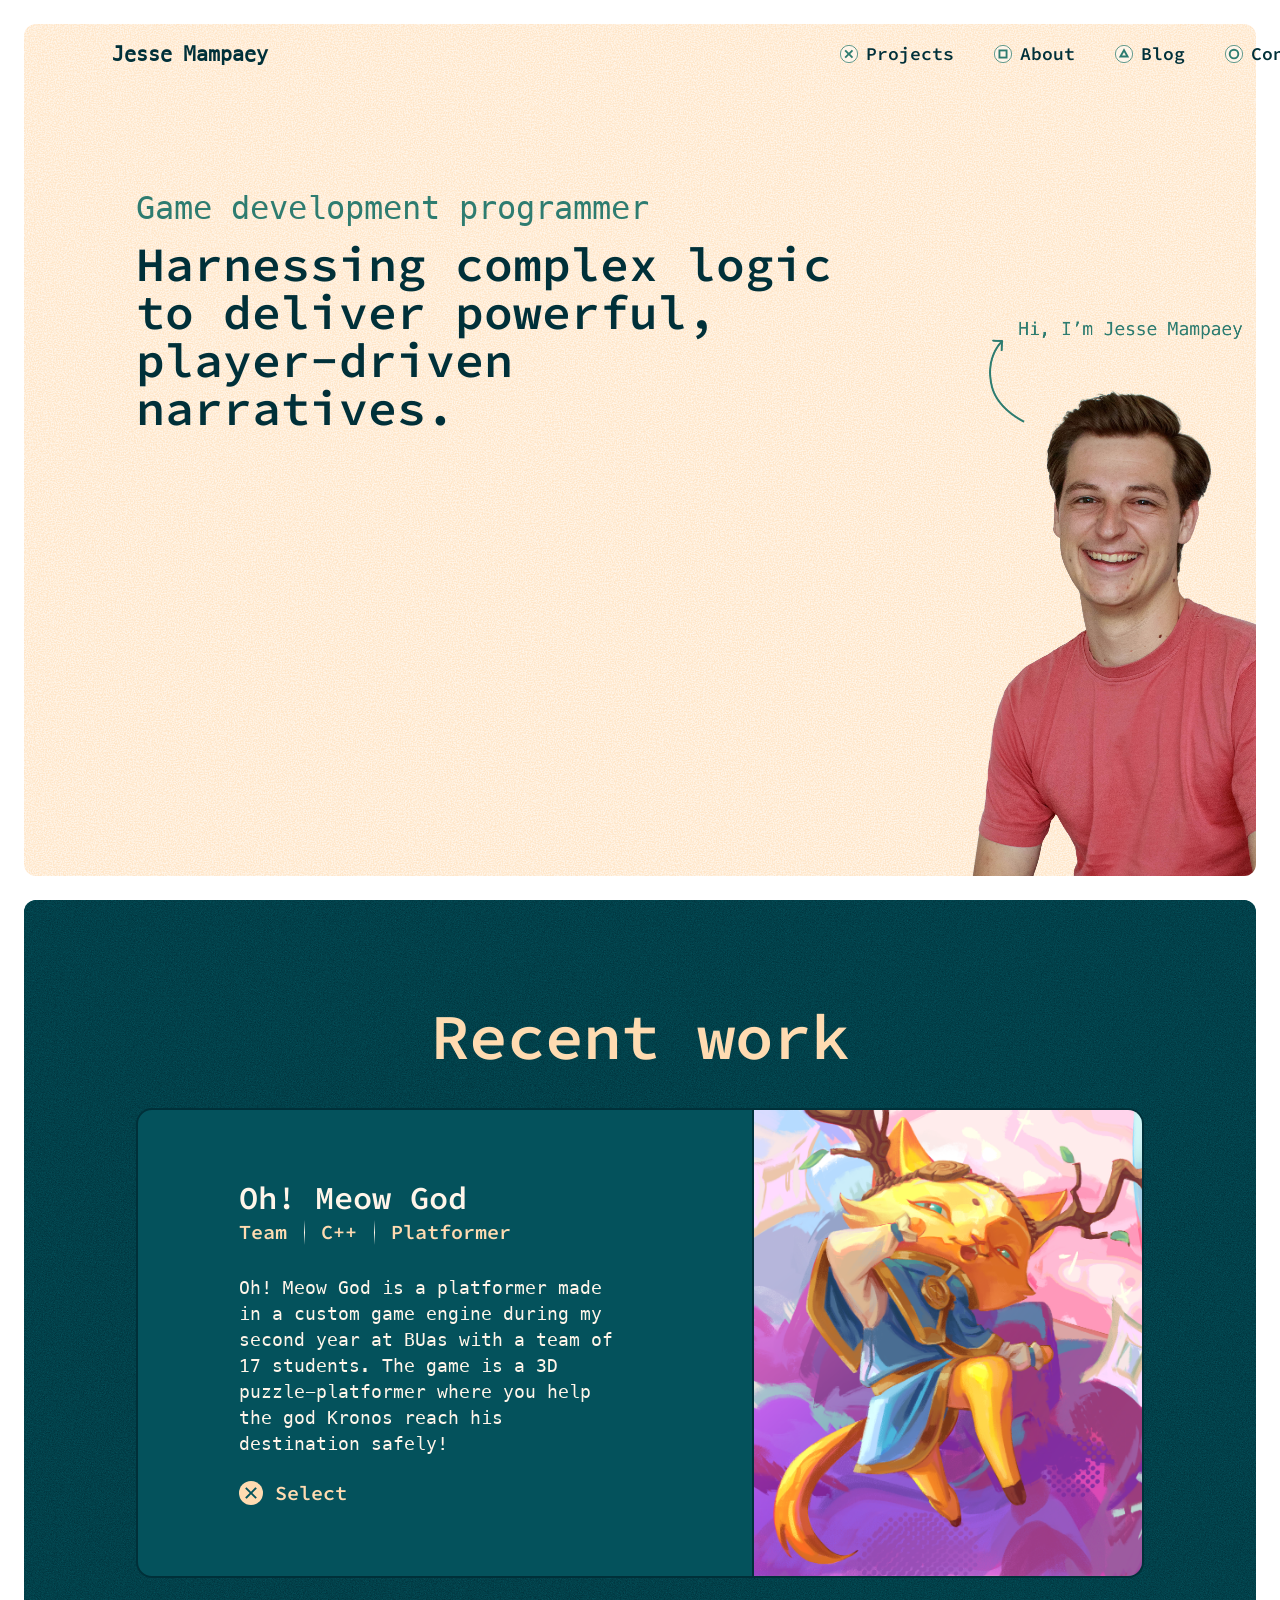
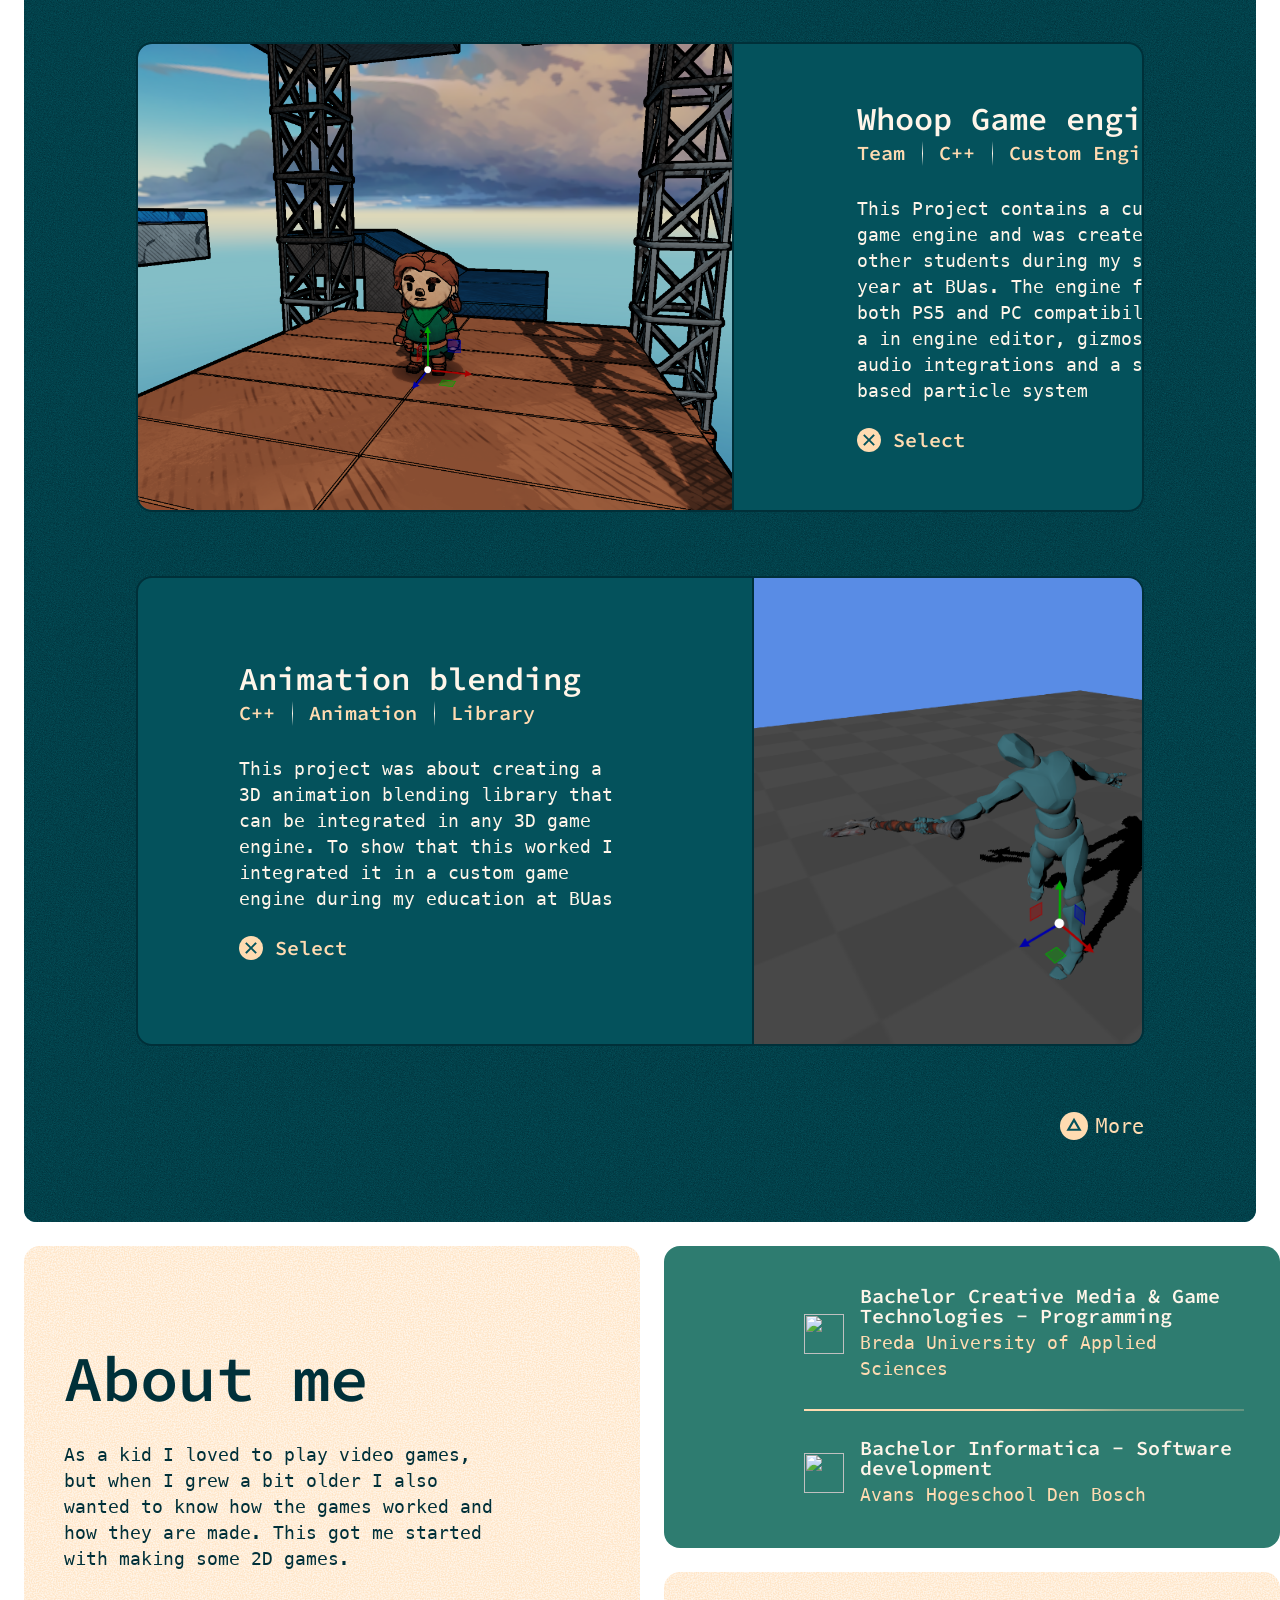
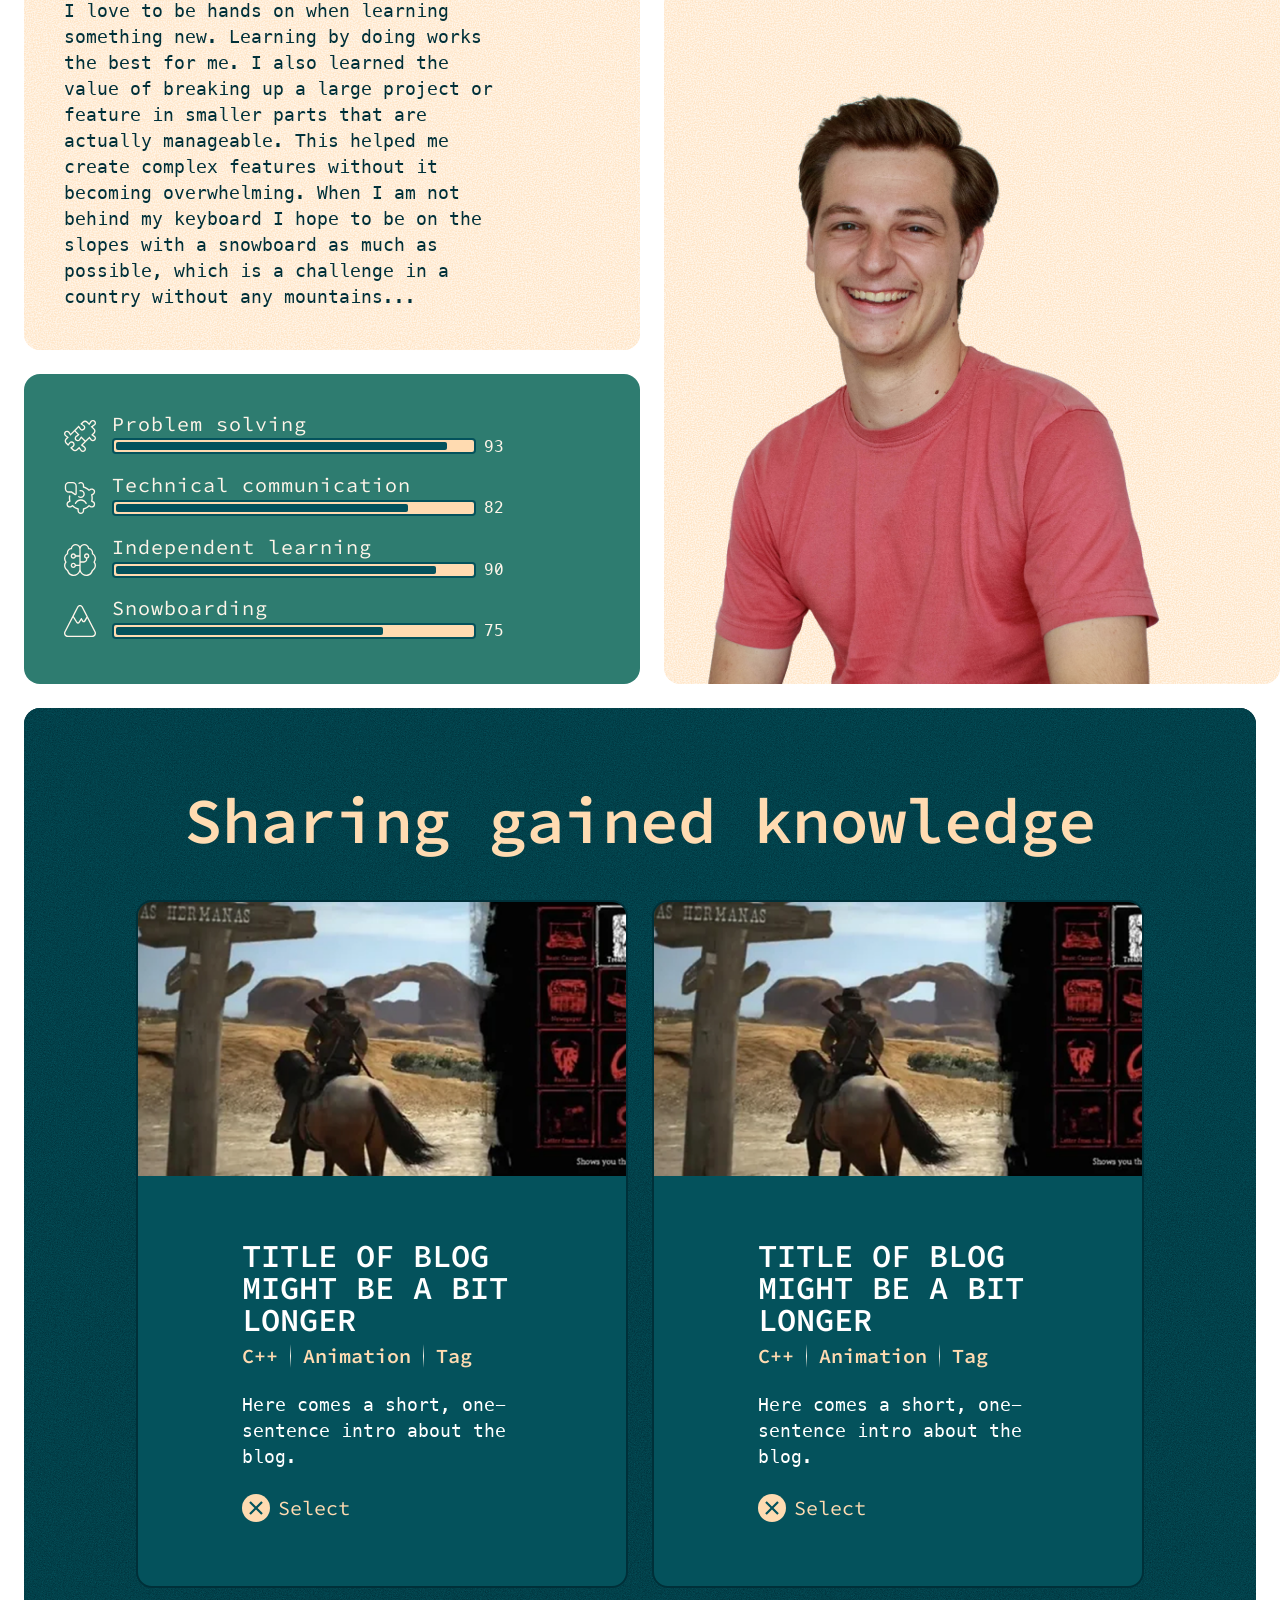
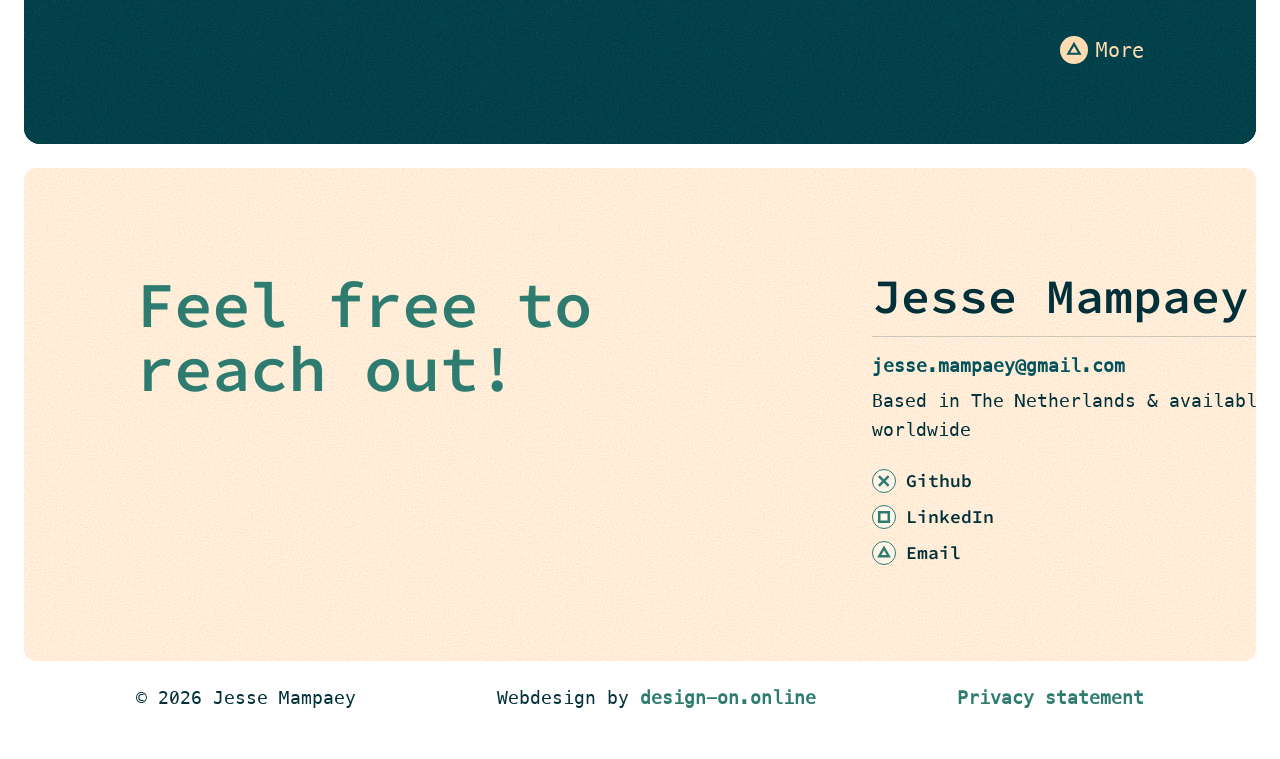
==== index.html @ 80bd66d3 "Updated icons" ====
<!DOCTYPE html>
<html lang="en">

<head>
    <meta charset="UTF-8">
    <meta name="viewport" content="width=device-width, initial-scale=1.0">
    <meta name="description" content="Game Programming Portfolio Jesse Mampaey">
    <title>Jesse Mampaey | Game Programmer</title>
    <link rel="stylesheet" href="css/style.css">
</head>

<body>
    <section class="homepage-wrapper noise-light">
        <nav class="main-nav">
            <div class="container">
                <a href="index.html" class="nav-logo col-6">Jesse Mampaey</a>
                <button class="nav-hamburger" aria-label="Toggle navigation" aria-expanded="false">
                    <span class="nav-hamburger-label">
                        <span class="nav-hamburger-label-text nav-hamburger-label-text--menu">Menu</span>
                        <span class="nav-hamburger-label-text nav-hamburger-label-text--close">Close</span>
                    </span>
                </button>
                <ul class="nav-links col-6">
                    <li>
                        <a href="projects.html">
                            <img src="assets/images/icons/x-button.svg" alt="" class="nav-icon">
                            Projects
                        </a>
                    </li>
                    <li>
                        <a href="#about">
                            <img src="assets/images/icons/square-button.svg" alt="" class="nav-icon">
                            About
                        </a>
                    </li>
                    <li>
                        <a href="#blog">
                            <img src="assets/images/icons/triangle-button.svg" alt="" class="nav-icon">
                            Blog
                        </a>
                    </li>
                    <li>
                        <a href="#contact">
                            <img src="assets/images/icons/circle-button.svg" alt="" class="nav-icon">
                            Contact
                        </a>
                    </li>
                </ul>
            </div>
        </nav>

        <section class="hero">
            <div class="container">
                <div class="hero-content col-7">
                    <h3>Game development programmer</h3>
                    <h2>
                        Harnessing complex logic to deliver powerful, player-driven narratives.
                    </h2>
                </div>
                <div class="col-1"></div>
                <div class="hero-image col-4">
                    <img src="assets/images/thumbnails/image-jesse2.png" alt="Jesse Mampaey">
                </div>
            </div>
        </section>
    </section>

    <section class="recent-work-wrapper noise">
        <div class="container">

            <h1>Recent work</h1>

            <div class="project">
                <a href="projects/oh_meow_god.html" class="project-link"></a>
                <div class="col-1"></div>
                <div class="project-content col-4">
                    <h2>Oh! Meow God</h2>
                    <div class="project-tags">
                        <div class="project-tag">
                            Team
                        </div>
                        <div class="project-tag">
                            C++
                        </div>
                        <div class="project-tag">
                            Platformer
                        </div>
                    </div>
                    <p>
                        Oh! Meow God is a platformer made in a custom game engine during my second year at BUas with a team of 17 students. The game is a 3D puzzle-platformer where you help the god Kronos reach his destination safely!
                    </p>
                    <a href="projects/oh_meow_god.html" class="select-project-button">Select</a>
                </div>
                <div class="col-1"></div>
                <div class="project-image-right col-6">
                    <img src="assets/images/projects/ohmeowgod/splash_art.png" alt="Oh! Meow God">
                </div>
            </div>


            <div class="project">
                <a href="projects/whoop_game_engine.html" class="project-link"></a>
                <div class="project-image-left col-6">
                    <img src="assets/images/projects/whoop/splash_art.png" alt="Whoop Game engine">
                </div>
                <div class="col-1"></div>
                <div class="project-content col-4">
                    <h2>Whoop Game engine</h2>
                    <div class="project-tags">
                        <div class="project-tag">
                            Team
                        </div>
                        <div class="project-tag">
                            C++
                        </div>
                        <div class="project-tag">
                            Custom Engine
                        </div>
                    </div>
                    <p>
                        This Project contains a custom 3D game engine and was created with 6 other students during my second year at BUas. The engine features both PS5 and PC compatibility with a in engine editor, gizmos, FMOD audio integrations and a sprite based particle system
                    </p>
                    <a href="projects/whoop_game_engine.html" class="select-project-button">Select</a>
                </div>
                <div class="col-1"></div>
            </div>


            <div class="project">
                <a href="projects/blendmotion.html" class="project-link"></a>
                <div class="col-1"></div>
                <div class="project-content col-4">
                    <h2>Animation blending</h2>
                    <div class="project-tags">
                        <div class="project-tag">
                            C++
                        </div>
                        <div class="project-tag">
                            Animation
                        </div>
                        <div class="project-tag">
                            Library
                        </div>
                    </div>
                    <p>
                        This project was about creating a 3D animation blending library that can be integrated in any 3D game engine. To show that this worked I integrated it in a custom game engine during my education at BUas
                    </p>
                    <a href="projects/blendmotion.html" class="select-project-button">Select</a>
                </div>
                <div class="col-1"></div>
                <div class="project-image-right col-6">
                    <img src="assets/images/projects/blendmotion/splash_art.png" alt="BlendMotion">
                </div>
            </div>

            <div class="blog-more-wrapper">
                <a href="projects.html" class="blog-more-btn">
                    More
                </a>
            </div>
        </div>
    </section>

    <section class="about-section" id="about">
        <div class="container about-debug-grid" aria-hidden="true"></div>
        <div class="half-container">
            <div class="about-content col-7 noise-light">
                <div class="half-container-left">

                    <h1>About me</h1>
                    <p>
                        As a kid I loved to play video games, but when I grew a bit older I also wanted to know how the games worked and how they are made. This got me started with making some 2D games.
                    </p>
                    <br>
                    <p>
                         I love to be hands on when learning something new. Learning by doing works the best for me. I also learned the value of breaking up a large project or feature in smaller parts that are actually manageable. This helped me create complex features without it becoming overwhelming. When I am not behind my keyboard I hope to be on the slopes with a snowboard as much as possible, which is a challenge in a country without any mountains...
                    </p>
                </div>
            </div>
            <div class="skills-card col-3">
                <div class="half-container-left">

                    <div class="skill-bar">
                        <img src="assets/icons/problem-solving.svg" alt="" class="skill-icon">
                        <div class="skill-content">
                            <span class="skill-name">Problem solving</span>
                            <div class="skill-bar-row">
                                <div class="progress-bar">
                                    <div class="progress-fill" style="width: 93%"></div>
                                </div>
                                <span class="skill-value">93</span>
                            </div>
                        </div>
                    </div>

                    <div class="skill-bar">
                        <img src="assets/icons/technical-comunication.svg" alt="" class="skill-icon">
                        <div class="skill-content">
                            <span class="skill-name">Technical communication</span>
                            <div class="skill-bar-row">
                                <div class="progress-bar">
                                    <div class="progress-fill" style="width: 82%"></div>
                                </div>
                                <span class="skill-value">82</span>
                            </div>
                        </div>
                    </div>

                    <div class="skill-bar">
                        <img src="assets/icons/independent-learner.svg" alt="" class="skill-icon">
                        <div class="skill-content">
                            <span class="skill-name">Independent learning</span>
                            <div class="skill-bar-row">
                                <div class="progress-bar">
                                    <div class="progress-fill" style="width: 90%"></div>
                                </div>
                                <span class="skill-value">90</span>
                            </div>
                        </div>
                    </div>

                    <div class="skill-bar">
                        <img src="assets/icons/snowboarding.svg" alt="" class="skill-icon">
                        <div class="skill-content">
                            <span class="skill-name">Snowboarding</span>
                            <div class="skill-bar-row">
                                <div class="progress-bar">
                                    <div class="progress-fill" style="width: 75%"></div>
                                </div>
                                <span class="skill-value">75</span>
                            </div>
                        </div>
                    </div>
                </div>
            </div>
        </div>

        <div class="half-container">
            <div class="education-card col-3">
                <div class="half-container-right">

                    <div class="education-item">
                        <img src="assets/icons/education-icon.svg" alt="" class="education-icon">
                        <div class="education-text">
                            <h4>Bachelor Creative Media & Game Technologies - Programming</h4>
                            <p>Breda University of Applied Sciences</p>
                        </div>
                    </div>
                    <div class="education-item">
                        <img src="assets/icons/education-icon.svg" alt="" class="education-icon">
                        <div class="education-text">
                            <h4>Bachelor Informatica - Software development</h4>
                            <p>Avans Hogeschool Den Bosch</p>
                        </div>
                    </div>
                </div>
            </div>
            <div class="photo-card col-7 noise-light">
                <img src="assets/images/thumbnails/image-jesse-aboutme6.png" alt="Jesse Mampaey">
            </div>
        </div>
    </section>

    <section class="sharing-knowledge noise" id="blog">
        <div class="container">
            <h2 class="sharing-knowledge-title">Sharing gained knowledge</h2>
            <div class="blog-cards">

                <div class="blog-card">
                    <div class="blog-card-thumbnail">
                        <img src="assets/images/thumbnails/project-template-image.png" alt="Blog thumbnail">
                    </div>
                    <div class="blog-card-body">
                        <h3 class="blog-card-title">Title of blog might be a bit longer</h3>
                        <div class="blog-card-tags">
                            <span class="blog-tag">C++</span>
                            <img src="assets/images/icons/tag-line.svg" alt="" class="tag-divider">
                            <span class="blog-tag">Animation</span>
                            <img src="assets/images/icons/tag-line.svg" alt="" class="tag-divider">
                            <span class="blog-tag">Tag</span>
                        </div>
                        <p class="blog-card-description">Here comes a short, one-sentence intro about the blog.</p>
                        <button class="blog-select-btn">
                            Select
                        </button>

                    </div>
                </div>

                <div class="blog-card">
                    <div class="blog-card-thumbnail">
                        <img src="assets/images/thumbnails/project-template-image.png" alt="Blog thumbnail">
                    </div>
                    <div class="blog-card-body">
                        <h3 class="blog-card-title">Title of blog might be a bit longer</h3>
                        <div class="blog-card-tags">
                            <span class="blog-tag">C++</span>
                            <img src="assets/images/icons/tag-line.svg" alt="" class="tag-divider">
                            <span class="blog-tag">Animation</span>
                            <img src="assets/images/icons/tag-line.svg" alt="" class="tag-divider">
                            <span class="blog-tag">Tag</span>
                        </div>
                        <p class="blog-card-description">Here comes a short, one-sentence intro about the blog.</p>
                        <button class="blog-select-btn">
                            Select
                        </button>
                    </div>
                </div>

            </div>
            <div class="blog-more-wrapper">
                <button class="blog-more-btn">
                    More
                </button>
            </div>
        </div>
    </section>

    <section class="contact noise-light" id="contact">
        <div class="container">
            <div class="contact-left col-6">
                <h2 class="contact-heading">Feel free to reach out!</h2>
            </div>
            <div class="contact-right col-6">
                <div class="contact-card">
                    <h3 class="contact-name">Jesse Mampaey</h3>
                    <div class="contact-divider"></div>
                    <p class="contact-email">jesse.mampaey@gmail.com</p>
                    <p class="contact-location">Based in The Netherlands & available worldwide</p>
                    <div class="contact-links">
                        <a href="https://github.com/jMampaey" class="contact-link">
                            <img src="assets/images/icons/x-button.svg" alt="" class="contact-icon">
                            Github
                        </a>
                        <a href="https://www.linkedin.com/in/jessemampaey/" class="contact-link">
                            <img src="assets/images/icons/square-button.svg" alt="" class="contact-icon">
                            LinkedIn
                        </a>
                        <a href="mailto:jesse.mampaey@gmail.com" class="contact-link">
                            <img src="assets/images/icons/triangle-button.svg" alt="" class="contact-icon">
                            Email
                        </a>
                    </div>
                </div>
            </div>
        </div>
    </section>

    <footer class="footer">
        <div class="container">
            <span class="footer-copyright">© 2026 Jesse Mampaey</span>
            <span class="footer-credit">Webdesign by <a href="https://design-on.online" class="footer-link">design-on.online</a></span>
            <a href="privacy.html" class="footer-link">Privacy statement</a>
        </div>
    </footer>
    <script src="js/main.js"></script>
</body>

</html>
---- css/style.css ----
/* Local fonts */
@font-face {
    font-family: 'Menlo';
    src: url('../assets/fonts/Menlo-Regular.ttf') format('truetype');
    font-weight: 400;
    font-style: normal;
    font-display: swap;
}

@font-face {
    font-family: 'Source Code Pro';
    src: url('../assets/fonts/SourceCodePro-Regular.ttf') format('truetype');
    font-weight: 400;
    font-style: normal;
    font-display: swap;
}

@font-face {
    font-family: 'Source Code Pro';
    src: url('../assets/fonts/SourceCodePro-Medium.ttf') format('truetype');
    font-weight: 500;
    font-style: normal;
    font-display: swap;
}

@font-face {
    font-family: 'Source Code Pro';
    src: url('../assets/fonts/SourceCodePro-SemiBold.ttf') format('truetype');
    font-weight: 600;
    font-style: normal;
    font-display: swap;
}

@font-face {
    font-family: 'Source Code Pro';
    src: url('../assets/fonts/SourceCodePro-Bold.ttf') format('truetype');
    font-weight: 700;
    font-style: normal;
    font-display: swap;
}

/* CSS Reset */
* {
    margin: 0;
    padding: 0;
    box-sizing: border-box;
}

html {
    font-size: 62.5%;
    scroll-behavior: smooth;
}

img {
    max-width: 100%;
    height: auto;
}

/* Prevent the mobile text-selection highlight / tap callout on anything clickable */
a,
button {
    -webkit-tap-highlight-color: transparent;
    -webkit-touch-callout: none;
    -webkit-user-select: none;
    user-select: none;
}

/* Color Variables */
:root {
    --darkest-green: #003039;
    --dark-green: #04525C;
    --green: #2E7C70;
    --cta-orange: #F3773B;
    --light-orange: #FFDBB1;
    --lightest-orange: #FFF5E9;
    --white: #FFFFFF;

    /* Font Variables */
    --font-primary: 'Menlo', 'Monaco', 'Courier New', monospace;
    --font-secondary: 'Source Code Pro', 'Menlo', monospace;
}

/* Base Styles */
body {
    font-family: var(--font-primary);
    font-size: 1.6rem;
    line-height: 1.6;
    margin: 0;
    padding: 24px;
    box-sizing: border-box;
    background-color: #ffffff;
}

body.nav-scroll-lock {
    overflow: hidden;
}

body::before {
    content: '';
    position: fixed;
    inset: 0;
    background-color: #ffffff;
    z-index: 40;
    opacity: 0;
    pointer-events: none;
    transition: opacity 0.35s ease;
}

body.nav-scroll-lock::before {
    opacity: 1;
}

/* Typography */
h1 {
    font-family: var(--font-secondary);
    font-size: 6.4rem;
    font-weight: 600;
    letter-spacing: 0;
    margin: 0;
    line-height: 1;
}

h2 {
    font-family: var(--font-secondary);
    font-size: 3.2rem;
    font-weight: 600;
    letter-spacing: 0;
    margin: 0;
    line-height: 1;
}

p {
    font-family: var(--font-primary);
    font-size: 1.6rem;
    line-height: 1.6;
    margin: 0;
}

/* homepage Wrapper */
.homepage-wrapper {
    background-color: var(--lightest-orange);
    border-radius: 12px;
    overflow: hidden;
    height: calc(100vh - 48px);
    position: relative;
    margin-top: 0;
    padding-top: 88px;
}

/* Noise with light orange color */
.noise-light::before {
    content: '';
    position: absolute;
    top: 0;
    left: 0;
    right: 0;
    bottom: 0;
    background-image: url('../assets/images/backgrounds/noise-light.png');
    background-repeat: repeat;
    opacity: 1;
    pointer-events: none;
    z-index: 1;
    border-radius: inherit;
}

.noise-light>* {
    position: relative;
    z-index: 2;
}

/* Add grain texture overlay to entire wrapper */
.noise::before {
    content: '';
    position: absolute;
    top: 0;
    left: 0;
    right: 0;
    bottom: 0;
    background-image: url('../assets/images/backgrounds/noise.png');
    background-repeat: repeat;
    opacity: 1;
    pointer-events: none;
    z-index: 1;
    border-radius: inherit;
}

.noise>* {
    position: relative;
    z-index: 2;
}

/* ===== 12 COLUMN FLEXBOX SYSTEM ===== */
.container {
    max-width: 1440px;
    margin: 0 auto;
    padding: 0 112px;
    display: flex;
    gap: 24px;
    /* justify-content: center; */
}

.half-container {
    display: flex;
    flex-direction: column;
    gap: 24px;
    width: 50%;
}

.half-container-left{
    width: 540px;
    margin-left: auto;
    padding-right: 100px;
}

.half-container-right{
    width: 540px;
    margin-right: auto;
    padding-left: 100px;
}

/* Column widths using flexbox */
.col-1 {
    flex: 0 0 79.33px;
}

.col-2 {
    flex: 0 0 calc((79.33px * 2) + 24px);
}

.col-3 {
    flex: 0 0 calc((79.33px * 3) + (24px * 2));
}

.col-4 {
    flex: 0 0 calc((79.33px * 4) + (24px * 3));
}

.col-5 {
    flex: 0 0 calc((79.33px * 5) + (24px * 4));
}

.col-6 {
    flex: 0 0 calc((79.33px * 6) + (24px * 5));
}

.col-7 {
    flex: 0 0 calc((79.33px * 7) + (24px * 6));
}

.col-8 {
    flex: 0 0 calc((79.33px * 8) + (24px * 7));
}

.col-9 {
    flex: 0 0 calc((79.33px * 9) + (24px * 8));
}

.col-10 {
    flex: 0 0 calc((79.33px * 10) + (24px * 9));
}

.col-11 {
    flex: 0 0 calc((79.33px * 11) + (24px * 10));
}

.col-12 {
    flex: 0 0 calc((79.33px * 12) + (24px * 11));
}

/* Debug: Show grid columns (uncomment to visualize) */

/* .container {
    position: relative;
}

.container::after {
    content: '';
    position: absolute;
    top: 0;
    left: 112px;
    width: calc(12 * 79.33px + 11 * 24px);
    max-width: calc(100% - 224px);
    height: 100%;
    pointer-events: none;
    z-index: 9999;
    background-image:
        repeating-linear-gradient(
            to right,
            rgba(255, 0, 0, 0.15) 0,
            rgba(255, 0, 0, 0.15) 79.33px,
            transparent 79.33px,
            transparent calc(79.33px + 24px)
        );
} */

/* Debug grid for project-page building blocks, matching .container's column positions exactly */

.debug-grid {
    position: relative;
}

body.show-grid .debug-grid::after {
    content: '';
    position: absolute;
    top: 0;
    left: max(112px, calc(50% - 608px));
    width: calc(12 * 79.33px + 11 * 24px);
    max-width: calc(100% - 224px);
    height: 100%;
    pointer-events: none;
    z-index: 9999;
    background-image:
        repeating-linear-gradient(
            to right,
            rgba(255, 0, 0, 0.15) 0,
            rgba(255, 0, 0, 0.15) 79.33px,
            transparent 79.33px,
            transparent calc(79.33px + 24px)
        );
}


/* ===== DEBUG MODE ===== */
/* Uncomment the section below to enable debug colors */
/*
.main-nav {
    background-color: rgba(255, 0, 0, 0.2) !important;
}

.nav-logo {
    background-color: rgba(0, 0, 255, 0.2) !important;
}

.nav-links {
    background-color: rgba(255, 255, 0, 0.2) !important;
}

.hero {
    background-color: rgba(255, 0, 255, 0.2) !important;
}

.hero-content {
    background-color: rgba(255, 128, 0, 0.2) !important;
}

.hero-image {
    background-color: rgba(128, 0, 255, 0.2) !important;
}
*/
/* ===== END DEBUG MODE ===== */

/* Navigation Bar */
.main-nav {
    position: fixed;
    top: 24px;
    left: 0;
    right: 0;
    z-index: 100;
    padding: 20px 0;
    background: none;
    transition: transform 0.3s ease, background-color 0.3s ease, backdrop-filter 0.3s ease;
}

.main-nav.nav-hidden {
    transform: translateY(-150%);
}

.main-nav::before {
    content: '';
    position: absolute;
    top: 0;
    bottom: 0;
    left: calc(max(112px, calc(50vw - 608px)) - 56px);
    right: calc(max(112px, calc(50vw - 608px)) - 56px);
    background-color: var(--lightest-orange);
    background-image: url('../assets/images/backgrounds/noise-light.png');
    background-repeat: repeat;
    border: 2px solid var(--light-orange);
    border-radius: 16px;
    z-index: -1;
    opacity: 0;
    transition: opacity 0.3s ease;
}

.main-nav.nav-scrolled::before {
    opacity: 1;
}

.main-nav--on-dark {
    left: 24px;
    right: 24px;
    background: none;
}

.main-nav.main-nav--on-dark::before {
    left: calc(max(112px, calc(50vw - 608px)) - 80px);
    right: calc(max(112px, calc(50vw - 608px)) - 80px);
    background-color: var(--dark-green);
    background-image: url('../assets/images/backgrounds/noise.png');
    border: 2px solid var(--darkest-green);
}

.nav-logo {
    font-family: var(--font-primary);
    font-size: 2rem;
    color: var(--darkest-green);
    font-weight: 700;
    letter-spacing: 0;
    line-height: 1;
    text-decoration: none;
}

.nav-links {
    display: flex;
    list-style: none;
    gap: 40px;
    align-items: center;
    justify-content: flex-end;
}

.nav-links a {
    font-family: var(--font-secondary);
    font-size: 1.8rem;
    font-weight: 600;
    letter-spacing: 0;
    line-height: 1;
    color: var(--darkest-green);
    text-decoration: none;
    display: flex;
    align-items: center;
    gap: 8px;
}

.nav-links li:nth-child(1) a:hover .nav-icon { content: url('../assets/images/icons/x-button-hover.svg'); }
.nav-links li:nth-child(2) a:hover .nav-icon { content: url('../assets/images/icons/square-button-hover.svg'); }
.nav-links li:nth-child(3) a:hover .nav-icon { content: url('../assets/images/icons/triangle-button-hover.svg'); }
.nav-links li:nth-child(4) a:hover .nav-icon { content: url('../assets/images/icons/circle-button-hover.svg'); }

.nav-icon {
    width: 18px;
    height: 18px;
    display: inline-flex;
    align-items: center;
    justify-content: center;
    transition: transform 0.3s ease;
}

.nav-links a:hover .nav-icon {
    transform: translateY(-3px);
    filter: drop-shadow(0 3px 0 var(--light-orange));
}

/* Responsive Navigation */
@media (max-width: 768px) {
    .nav-links {
        gap: 20px;
        flex-wrap: wrap;
        justify-content: center;
    }
}

/* Hero Section */
.hero {
    padding: 0;
    min-height: calc(100vh - 136px);
    display: flex;
    align-items: stretch;
}

.hero .container {
    min-height: calc(100vh - 136px);
    align-items: flex-end;
}

.hero-content {
    display: flex;
    flex-direction: column;
    gap: 16px;
    align-self: flex-start;
    padding-top: 80px;
}

.hero h3 {
    font-family: var(--font-primary);
    font-size: 3.2rem;
    color: var(--green);
    margin: 0;
    font-weight: 400;
    letter-spacing: 0;
    line-height: 1;
}

.hero h2 {
    font-family: var(--font-secondary);
    font-size: 4.8rem;
    font-weight: 600;
    line-height: 1;
    color: var(--darkest-green);
    margin: 0;
}

.hero-image {
    position: relative;
    align-self: flex-end;
}

.hero-image img {
    width: 100%;
    height: auto;
    object-fit: cover;
    display: block;
}

@media (max-width: 768px) {
    .hero {
        padding: 0;
    }
}


/* Recent work section */

.recent-work-wrapper {
    background-color: var(--dark-green);
    border-radius: 12px;
    overflow: hidden;
    margin: 24px auto 0;
    position: relative;
    display: flex;
}

.recent-work-wrapper--flush {
    margin-top: 0;
}

.main-nav--on-dark .nav-logo {
    color: var(--light-orange);
}

.main-nav--on-dark .nav-links a {
    color: var(--lightest-orange);
}

.main-nav--transparent {
    background: none;
}

.main-nav--transparent .nav-logo {
    color: var(--light-orange);
}

.main-nav--transparent .nav-links a {
    color: var(--lightest-orange);
}

.main-nav.main-nav--transparent::before {
    background-color: var(--dark-green);
    background-image: url('../assets/images/backgrounds/noise.png');
    border: 2px solid var(--darkest-green);
}

/* Project hero block */

.project-hero {
    position: relative;
    margin-top: 0;
    height: calc(100vh - 48px);
    background-size: cover;
    background-position: center;
    background-repeat: no-repeat;
    border-radius: 12px;
    overflow: hidden;
}

.project-hero-video {
    position: absolute;
    inset: 0;
    width: 100%;
    height: 100%;
    object-fit: cover;
    z-index: 0;
}

.project-hero-content {
    position: absolute;
    top: 0;
    left: 0;
    right: 0;
    bottom: 0;
    max-width: calc(1440px - 224px);
    margin: 0 auto;
    z-index: 1;
}

.project-hero-card {
    position: absolute;
    left: calc(50% + 12px + 79.33px + 24px);
    right: 0;
    bottom: 64px;
    background-color: rgba(255, 255, 255, 0.15);
    backdrop-filter: blur(12px);
    -webkit-backdrop-filter: blur(12px);
    border: 1px solid rgba(255, 255, 255, 0.25);
    border-radius: 16px;
    padding: 60px 52px;
}

.project-hero-card h2 {
    font-family: var(--font-secondary);
    font-size: 3.2rem;
    font-weight: 600;
    color: var(--light-orange);
    margin: 0 0 8px;
}

.project-hero-card .project-tags {
    margin-bottom: 24px;
}

.project-hero-card .project-tag {
    font-size: 2rem;
    color: var(--lightest-orange);
}

.info-row {
    display: flex;
    gap: 0;
    align-items: center;
    color: var(--lightest-orange);
}

.info-row .info-label {
    font-family: var(--font-secondary);
    font-size: 2rem;
    font-weight: 600;
    line-height: 1;
    color: var(--lightest-orange);
    flex: 0 0 116px;
    white-space: nowrap;
}

.info-separator {
    display: block;
    width: 2px;
    height: 37px;
    background-image: url('../assets/images/icons/tag-line.svg');
    background-size: contain;
    background-repeat: no-repeat;
    background-position: center;
    margin: 0 10px;
    flex-shrink: 0;
}

.info-row .info-value {
    white-space: nowrap;
    padding-left: 10px;
}

.info-row .info-value {
    font-family: var(--font-primary);
    font-size: 1.8rem;
    font-weight: 400;
    line-height: 1;
    color: var(--lightest-orange);
}

/* Project summary/background two-column block */

.project-info-section {
    display: flex;
    gap: 24px;
    margin: 24px 0 0;
}

.project-summary-card,
.project-detail-card {
    border-radius: 16px;
}

.project-summary-card {
    flex: 0 0 calc((79.33px * 7) + (24px * 6) + max(112px, calc(50% - 608px)));
}

.project-detail-card {
    flex: 1;
}

.project-summary-card {
    background-color: var(--green);
    padding: 150px 80px 150px max(112px, calc(50% - 608px));
}

.project-summary-card p {
    font-family: var(--font-primary);
    font-size: 3.2rem;
    font-weight: 400;
    line-height: 4.6rem;
    color: var(--lightest-orange);
    margin: 0;
}

.project-end-result-section {
    margin: 24px 0 0;
    border-radius: 16px;
    overflow: hidden;
}

.project-end-result-section .project-summary-card {
    flex: 1;
    padding: 100px max(112px, calc(50% - 608px));
}

.project-end-result-section .project-summary-card h3 {
    font-family: var(--font-secondary);
    font-size: 3.2rem;
    font-weight: 600;
    color: var(--light-orange);
    margin: 0 0 24px;
}

.project-end-result-section .project-summary-card p {
    font-family: var(--font-primary);
    font-size: 3.2rem;
    font-weight: 400;
    color: var(--lightest-orange);
    line-height: 4.6rem;
    margin: 0;
}

.project-detail-card {
    background-color: var(--dark-green);
    padding: 104px max(112px, calc(50% - 608px)) 104px 90px;
}

.project-detail-card h3 {
    font-family: var(--font-secondary);
    font-size: 3.2rem;
    font-weight: 600;
    color: var(--light-orange);
    margin: 0 0 16px;
}

.project-detail-card p {
    font-family: var(--font-primary);
    font-size: 1.8rem;
    font-weight: 400;
    color: var(--lightest-orange);
    line-height: 2.6rem;
    margin: 0;
}

.project-features-section {
    margin: 24px 0 0;
}

.project-features-section .project {
    border-radius: 16px;
    overflow: hidden;
    gap: 0;
    margin-bottom: 24px;
    position: relative;
}

.project-features-section .project:last-child {
    margin-bottom: 0;
}

.project-features-section > .code-section {
    margin-top: 24px;
    margin-bottom: 24px;
}

.project-features-section .project-content {
    flex: 0 0 calc(max(112px, calc(50% - 608px)) + 6 * 79.33px + 6 * 24px);
    padding-top: 90px;
    padding-bottom: 90px;
}

/* IMAGE RIGHT variant: content is first child, image on the right */
.project-features-section .project-content:first-child {
    padding-left: max(112px, calc(50% - 608px));
    padding-right: 90px;
}

/* IMAGE LEFT variant: content is last child, image on the left */
.project-features-section .project-content:last-child {
    padding-left: 90px;
    padding-right: max(112px, calc(50% - 608px));
    margin-left: auto;
}

.project-features-section .project-content h2 {
    font-family: var(--font-secondary);
    font-size: 3.2rem;
    font-weight: 600;
    color: var(--light-orange);
    margin: 0 0 24px;
}

.project-features-section .project-content p {
    font-family: var(--font-primary);
    font-size: 1.8rem;
    font-weight: 400;
    color: var(--lightest-orange);
    line-height: 2.6rem;
    margin: 0 0 24px;
}

.project-features-section .project-image-right {
    position: absolute;
    top: 0;
    right: 0;
    bottom: 0;
    width: calc(100% - (max(112px, calc(50% - 608px)) + 6 * 79.33px + 6 * 24px));
    border: none;
}

.project-features-section .project-image-left {
    position: absolute;
    top: 0;
    left: 0;
    bottom: 0;
    width: calc(100% - (max(112px, calc(50% - 608px)) + 6 * 79.33px + 6 * 24px));
    border: none;
}

/* Feature showcase block: image + two-column detail card */

.feature-showcase {
    margin: 24px 0 0;
    border-radius: 16px;
    overflow: hidden;
}

.feature-showcase-image {
    width: 100%;
    height: 800px;
    display: block;
    object-fit: cover;
}

.feature-showcase-media {
    position: relative;
    height: 800px;
    overflow: hidden;
}

.feature-showcase-media .feature-showcase-image {
    position: absolute;
    left: 50%;
    bottom: -180px;
    transform: translateX(-50%);
    width: 100%;
    max-width: 2560px;
    height: calc(2560px * 800 / 1496);
}

.feature-showcase-card {
    background-color: var(--dark-green);
    padding: 90px max(112px, calc(50% - 608px));
}

.feature-showcase-card h2 {
    font-family: var(--font-secondary);
    font-size: 3.2rem;
    font-weight: 600;
    color: var(--light-orange);
    margin: 0 0 24px;
}

.feature-showcase-columns {
    display: flex;
    gap: calc(2 * 79.33px + 3 * 24px);
}

.feature-showcase-column {
    flex: 0 0 calc(5 * 79.33px + 4 * 24px);
}

.feature-showcase-column h3 {
    font-family: var(--font-secondary);
    font-size: 2rem;
    font-weight: 700;
    color: var(--light-orange);
    margin: 24px 0 8px;
}

.feature-showcase-column h3:first-child {
    margin-top: 0;
}

.feature-showcase-column p {
    font-family: var(--font-primary);
    font-size: 1.8rem;
    font-weight: 400;
    color: var(--lightest-orange);
    line-height: 2.6rem;
    margin: 0;
}

.project-features-section .project {
    transition: none;
    border: none;
}

.project-features-section .project:hover {
    border: none;
    box-shadow: none;
    transform: none;
}

/* Code snippet block: text + syntax-highlighted code */

.code-section {
    display: flex;
    gap: 0;
    margin: 24px 0 0;
    border-radius: 16px;
    overflow: hidden;
}

.code-section .project-detail-card {
    flex: 1;
    background-color: var(--dark-green);
    background-image: url('../assets/images/backgrounds/noise.png');
    background-repeat: repeat;
    border-radius: 0;
    padding: 90px 80px 90px max(112px, calc(50vw - 608px));
}

.code-section .project-detail-card h3 {
    font-family: var(--font-secondary);
    font-size: 3.2rem;
    font-weight: 600;
    color: var(--light-orange);
    margin: 0 0 24px;
}

.code-section .project-detail-card p {
    font-family: var(--font-primary);
    font-size: 1.8rem;
    font-weight: 400;
    color: var(--lightest-orange);
    line-height: 2.6rem;
    margin: 0 0 16px;
}

.code-card {
    position: relative;
    flex: 1;
    background-color: var(--darkest-green);
    border-radius: 0;
    padding: 60px max(112px, calc(50vw - 608px)) 60px 80px;
    overflow: auto;
}

.code-section.code-section--reverse .project-detail-card {
    order: 2;
    padding: 90px max(112px, calc(50vw - 608px)) 90px 80px;
}

.code-section.code-section--reverse .code-card {
    order: 1;
    padding: 60px 80px 60px max(112px, calc(50vw - 608px));
}

.code-block {
    position: relative;
    background-color: var(--dark-green);
    border-radius: 8px;
    padding: 24px;
    overflow: auto;
}

.code-video {
    position: relative;
    flex: 1;
    overflow: hidden;
}

/* Variant: text column stays fixed-width (matching the split used in
   project-features-section) and the video fills the remaining space. */
.code-section--media .project-detail-card {
    flex: 0 0 calc(max(112px, calc(50% - 608px)) + 6 * 79.33px + 6 * 24px);
}

.code-video video {
    width: auto;
    max-width: none;
    height: 100%;
    object-fit: cover;
    object-position: -128px center;
    display: block;
}

.copy-code-button {
    position: absolute;
    top: 12px;
    right: 12px;
    font-family: var(--font-secondary);
    font-size: 1.4rem;
    font-weight: 600;
    color: var(--lightest-orange);
    background-color: var(--darkest-green);
    border: none;
    border-radius: 6px;
    padding: 4px 10px;
    cursor: pointer;
    opacity: 0.8;
}

.copy-code-button:hover {
    opacity: 1;
    background-color: var(--green);
}

.code-block pre {
    margin: 0;
    background: none !important;
    counter-reset: line-counter;
}

.code-line {
    display: block;
    counter-increment: line-counter;
}

.code-line::before {
    content: counter(line-counter);
    display: inline-block;
    width: 2.4rem;
    margin-right: 1.6rem;
    text-align: right;
    color: rgba(255, 255, 255, 0.25);
    user-select: none;
}

.code-card code {
    font-size: 1.4rem;
}

.recent-work-wrapper .container {
    flex-direction: column;
    padding-bottom: 80px;
}

.recent-work-wrapper .project:last-of-type {
    margin-bottom: 0;
}

.recent-work-wrapper .blog-more-wrapper {
    margin-top: 0;
}

.recent-work-wrapper h1 {
    color: var(--light-orange);
    display: flex;
    justify-content: center;
    margin-top: 104px;
    margin-bottom: 16px;
}

.project {
    position: relative;
    background-color: var(--dark-green);
    display: flex;
    gap: 22px;
    margin-bottom: 40px;
    border-radius: 16px;
    border: solid 2px var(--darkest-green);
    overflow: hidden;
    min-height: 470px;
    transition: border-color 0.3s ease, transform 0.3s ease, box-shadow 0.3s ease;
}

.project-features-section .project {
    background-image: url('../assets/images/backgrounds/noise.png');
    background-repeat: repeat;
}

.project-features-section .project--darkest {
    background-color: var(--darkest-green);
    background-image: none;
}

.project:hover {
    border: 2px solid var(--cta-orange);
    box-shadow: 0 8px 0 0 var(--cta-orange);
    transform: translateY(-8px);
}


.project-link {
    position: absolute;
    inset: 0;
    z-index: 10;
}

.project-content {
    display: flex;
    flex-direction: column;
    justify-content: center;
}

.project-content h2 {
    color: var(--lightest-orange);
}

.project-tags {
    display: flex;
    gap: 16px;
    flex-wrap: nowrap;
    align-items: center;
}

.project-tag {
    font-family: var(--font-secondary);
    font-size: 2rem;
    font-weight: 600;
    line-height: 1;
    color: var(--light-orange);
    padding: 0;
    border: none;
    display: flex;
    align-items: center;
}

.project-tag:not(:last-child)::after {
    content: '';
    display: inline-block;
    width: 2px;
    height: 37px;
    background-image: url('../assets/images/icons/tag-line.svg');
    background-size: contain;
    background-repeat: no-repeat;
    background-position: center;
    vertical-align: middle;
    margin-left: 16px;
}

.project-content p {
    color: var(--lightest-orange);
    margin-top: 24px;
    font-size: 1.8rem;
    line-height: 2.6rem;
}

.select-project-button {
    font-family: var(--font-secondary);
    font-size: 2rem;
    font-weight: 600;
    line-height: 1;
    color: var(--light-orange);
    background: transparent;
    border: none;
    padding: 0;
    cursor: pointer;
    text-decoration: none;
    display: inline-flex;
    align-items: center;
    gap: 12px;
    margin-top: 24px;
}

.select-project-button::before {
    content: '';
    width: 24px;
    height: 24px;
    background-image: url('../assets/images/icons/x-button-color.svg');
    background-size: contain;
    background-repeat: no-repeat;
    background-position: center;
    transition: transform 0.3s ease;
}

.project:hover .select-project-button::before,
.select-project-button:hover::before {
    background-image: url('../assets/images/icons/x-button-color-hover.svg');
    filter: drop-shadow(0 3px 0 var(--lightest-orange));
    transform: translateY(-3px);
}

.project-image-right {
    position: relative;
    z-index: 0;
    overflow: hidden;
    border-left: 2px solid var(--darkest-green);
}

.project-image-right img,
.project-image-right video {
    width: 100%;
    height: 100%;
    object-fit: cover;
    display: block;
    border-radius: 0 14px 14px 0;
}

.project-image-right.project-image-right--crop-left img,
.project-image-right.project-image-right--crop-left video {
    width: auto;
    max-width: none;
    object-position: left center;
}

.project-image-left {
    position: relative;
    z-index: 0;
    overflow: hidden;
    border-right: 2px solid var(--darkest-green);
}

.project-image-left img,
.project-image-left video {
    width: 100%;
    height: 100%;
    object-fit: cover;
    display: block;
    border-radius: 14px 0 0 14px;
}

.project-image-left.project-image-left--crop-right img,
.project-image-left.project-image-left--crop-right video {
    position: absolute;
    top: 0;
    right: 0;
    width: auto;
    max-width: none;
}

/* About Section */
.about-section {
    display: flex;
    gap: 24px;
    position: relative;
    margin-top: 24px;
}

.about-debug-grid {
    position: absolute;
    top: 0;
    left: 0;
    right: 0;
    bottom: 0;
    pointer-events: none;
}

.about-content {
    background-color: var(--lightest-orange);
    display: flex;
    flex-direction: column;
    gap: 24px;
    padding: 100px 40px 40px;
    border-radius: 16px;
    position: relative;
}

.about-content h1 {
    color: var(--darkest-green);
    text-align: left;
    margin: 0 0 32px 0;
}

.about-content h3 {
    font-family: var(--font-secondary);
    font-size: 2rem;
    font-weight: 600;
    line-height: 1;
    color: var(--darkest-green);
    margin: 24px 0 8px 0;
}

.about-content p {
    color: var(--darkest-green);
    font-size: 1.8rem;
    line-height: 2.6rem;
    margin: 0;
}


.education-card {
    background-color: var(--green);
    padding: 40px;
    border-radius: 16px;
    display: flex;
    flex-direction: column;
}

.education-item {
    display: flex;
    gap: 16px;
    align-items: center;
    padding: 27px 0;
    border-bottom: 2px solid transparent;
    border-image: linear-gradient(to right, #FFDBB1 50%, rgba(255, 219, 177, 0.5) 72%, rgba(255, 219, 177, 0.25) 100%) 1;
}

.education-item:first-child {
    padding-top: 0;
}

.education-item:last-child {
    border-bottom: none;
    padding-bottom: 0;
}

.education-icon {
    width: 40px;
    height: 40px;
    flex-shrink: 0;
}

.education-text h4 {
    font-family: var(--font-secondary);
    font-size: 2rem;
    font-weight: 600;
    line-height: 1;
    color: var(--lightest-orange);
    margin: 0 0 4px 0;
}

.education-text p {
    font-family: var(--font-primary);
    font-size: 1.8rem;
    line-height: 2.6rem;
    color: var(--light-orange);
    margin: 0;
}

/* Legal / long-form text pages (privacy statement, etc.) */
/* Page chrome (wide dark-green wrapper with grain) is the shared
   .recent-work-wrapper.noise pattern used by the Projects page - see
   "Recent work section" above. .legal-content is just the content card
   that sits inside it, styled like the site's other green cards
   (.skills-card / .education-card). */
.legal-content {
    background-color: var(--green);
    display: flex;
    flex-direction: column;
    gap: 24px;
    width: 100%;
    max-width: 900px;
    margin: 0 auto;
    padding: 40px;
    border-radius: 16px;
    position: relative;
    margin-bottom: 16px;
}

.legal-content .legal-updated {
    font-family: var(--font-primary);
    font-size: 1.4rem;
    color: var(--light-orange);
    margin: 0 0 8px 0;
}

.legal-content h2 {
    font-family: var(--font-secondary);
    font-size: 2.2rem;
    font-weight: 600;
    line-height: 1.2;
    color: var(--lightest-orange);
    margin: 16px 0 4px 0;
}

.legal-content p {
    color: var(--light-orange);
    font-size: 1.8rem;
    line-height: 2.6rem;
    margin: 0;
}

.legal-content ul {
    margin: 0;
    padding-left: 24px;
    display: flex;
    flex-direction: column;
    gap: 8px;
}

.legal-content li {
    color: var(--light-orange);
    font-size: 1.8rem;
    line-height: 2.6rem;
}

.legal-content a {
    color: var(--cta-orange);
}

.photo-card {
    border-radius: 16px;
    overflow: hidden;
    background-color: var(--lightest-orange);
    display: flex;
    flex-direction: column;
    flex-grow: 1;
    gap: 24px;
    position: relative;
}

.photo-card img {
    width: 100%;
    height: 100%;
    object-fit: contain;
    object-position: 32px center;
    display: block;
}

.skills-card {
    background-color: var(--green);
    padding: 40px;
    border-radius: 16px;
    display: flex;
    flex-direction: column;
    flex-grow: 1;
    gap: 16px;
}

.skills-card .half-container-left {
    display: flex;
    flex-direction: column;
    gap: 16px;
}

.skill-bar {
    display: grid;
    grid-template-columns: auto 1fr;
    gap: 16px;
    align-items: center;
}

.skill-content {
    display: flex;
    flex-direction: column;
}

.skill-bar-row {
    display: grid;
    grid-template-columns: 1fr auto;
    gap: 8px;
    align-items: center;
}


.skill-icon {
    width: 32px;
    height: 32px;
    color: var(--lightest-orange);
}

.skill-name {
    font-family: var(--font-secondary);
    font-size: 2rem;
    font-weight: 400;
    line-height: 1;
    color: var(--lightest-orange);
    letter-spacing: 0.05em;
}

.progress-bar {
    height: 16px;
    background-color: var(--light-orange);
    border-radius: 4px;
    border: 2px solid var(--dark-green);
    padding: 2px;
    position: relative;
}

.progress-fill {
    height: 100%;
    background-color: var(--dark-green);
    border-radius: 2px;
    transition: width 0.3s ease;
}

.skill-value {
    font-family: var(--font-primary);
    font-size: 1.6rem;
    font-weight: 400;
    color: var(--lightest-orange);
    text-align: right;
}

/* Sharing Knowledge Section */
.sharing-knowledge {
    background-color: var(--darkest-green);
    border-radius: 16px;
    padding: 80px 0;
    margin-top: 24px;
    position: relative;
}

.sharing-knowledge .container {
    flex-direction: column;
    gap: 48px;
}

.sharing-knowledge-title {
    font-size: 6.4rem;
    line-height: 1;
    color: var(--light-orange);
    text-align: center;
}

.blog-cards {
    display: flex;
    gap: 24px;
}

.blog-card {
    flex: 1;
    background-color: var(--dark-green);
    border-radius: 16px;
    overflow: hidden;
    border: solid 2px var(--darkest-green);
    transition: border-color 0.3s ease, transform 0.3s ease, box-shadow 0.3s ease;
}

.blog-card:hover {
    border: 2px solid var(--cta-orange);
    box-shadow: 0 8px 0 0 var(--cta-orange);
    transform: translateY(-8px);
}

.blog-card-thumbnail {
    width: 100%;
    aspect-ratio: 16 / 9;
    overflow: hidden;
}

.blog-card-thumbnail img {
    width: 100%;
    height: 100%;
    object-fit: cover;
    display: block;
}

.blog-card-body {
    padding: 64px 104px;
    display: flex;
    flex-direction: column;
}


.blog-card-title {
    font-family: var(--font-secondary);
    font-size: 3.2rem;
    font-weight: 600;
    line-height: 1;
    color: var(--white);
    text-transform: uppercase;
    margin-bottom: 8px;
}

.blog-card-tags {
    display: flex;
    align-items: center;
    gap: 12px;
    margin-bottom: 24px;
}

.blog-tag {
    font-family: var(--font-secondary);
    font-size: 2rem;
    font-weight: 600;
    line-height: 1;
    color: var(--light-orange);
}

.tag-divider {
    height: 24px;
}

.blog-card-description {
    font-family: var(--font-primary);
    font-size: 1.8rem;
    color: var(--white);
    line-height: 2.6rem;
    margin-bottom: 24px;
}

.blog-select-btn {
    display: flex;
    align-items: center;
    gap: 8px;
    background: none;
    border: none;
    cursor: pointer;
    color: var(--light-orange);
    font-family: var(--font-secondary);
    font-size: 2rem;
    font-weight: 400;
    line-height: 1;
    padding: 0;
}

.blog-select-btn::before {
    content: '';
    width: 28px;
    height: 28px;
    background-image: url('../assets/images/icons/x-button-color.svg');
    background-size: contain;
    background-repeat: no-repeat;
    background-position: center;
    transition: transform 0.3s ease;
}

.blog-card:hover .blog-select-btn::before,
.blog-select-btn:hover::before {
    background-image: url('../assets/images/icons/x-button-color-hover.svg');
    filter: drop-shadow(0 3px 0 var(--lightest-orange));
    transform: translateY(-3px);
}

.blog-more-wrapper {
    display: flex;
    justify-content: flex-end;
}

.blog-more-btn {
    display: flex;
    align-items: center;
    gap: 8px;
    background: none;
    text-decoration: none;
    border: none;
    cursor: pointer;
    color: var(--light-orange);
    font-family: var(--font-primary);
    font-size: 2rem;
    padding: 0;
}

.blog-more-btn::before {
    content: '';
    width: 28px;
    height: 28px;
    background-image: url('../assets/images/icons/triangle-button-color.svg');
    background-size: contain;
    background-repeat: no-repeat;
    background-position: center;
    transition: transform 0.3s ease;
}

.blog-more-btn:hover::before {
    background-image: url('../assets/images/icons/triangle-button-color-hover.svg');
    transform: translateY(-3px);
    filter: drop-shadow(0 3px 0 var(--lightest-orange));
}

/* Contact Section */
.contact {
    background-color: var(--lightest-orange);
    border-radius: 12px;
    margin: 24px auto 0;
    position: relative;
    overflow: hidden;
}

.contact .container {
    align-items: flex-start;
    padding: 104px 112px 96px;
}

.contact-left {
    display: flex;
    align-items: flex-start;
}

.contact-heading {
    font-family: var(--font-secondary);
    font-size: 6.4rem;
    font-weight: 600;
    color: var(--green);
    line-height: 1;
    margin: 0;
}

.contact-right {
    display: flex;
    justify-content: flex-end;
}

.contact-card {
    display: flex;
    flex-direction: column;
    gap: 8px;
    width: 100%;
    max-width: 480px;
}

.contact-name {
    font-family: var(--font-secondary);
    font-size: 4.8rem;
    font-weight: 600;
    line-height: 1;
    color: var(--darkest-green);
    margin: 0;
}

.contact-divider {
    width: 100%;
    height: 1px;
    background-color: var(--darkest-green);
    opacity: 0.2;
    margin: 8px 0;
}

.contact-email {
    font-family: var(--font-primary);
    font-size: 1.8rem;
    font-weight: 700;
    line-height: 2.6rem;
    color: var(--dark-green);
    margin: 0;
}

.contact-location {
    font-family: var(--font-primary);
    font-size: 1.8rem;
    color: var(--darkest-green);
    margin: 0;
}

.contact-links {
    display: flex;
    flex-direction: column;
    gap: 12px;
    margin-top: 16px;
}

.contact-link {
    display: flex;
    align-items: center;
    gap: 10px;
    font-family: var(--font-secondary);
    font-size: 1.8rem;
    font-weight: 600;
    line-height: 1;
    color: var(--darkest-green);
    text-decoration: none;
}



.contact-links a:nth-child(1):hover .contact-icon { content: url('../assets/images/icons/x-button-hover.svg'); }
.contact-links a:nth-child(2):hover .contact-icon { content: url('../assets/images/icons/square-button-hover.svg'); }
.contact-links a:nth-child(3):hover .contact-icon { content: url('../assets/images/icons/triangle-button-hover.svg'); }

.contact-icon {
    width: 24px;
    height: 24px;
    transition: transform 0.3s ease;
}

.contact-link:hover .contact-icon {
    transform: translateY(-3px);
    filter: drop-shadow(0 3px 0 var(--light-orange));
}

/* Footer */
.footer .container {
    justify-content: space-between;
    align-items: center;
    padding: 24px 112px;
}

.footer-copyright,
.footer-credit {
    font-family: var(--font-primary);
    font-size: 1.8rem;
    line-height: 2.6rem;
    color: var(--darkest-green);
}

.footer-link {
    font-family: var(--font-primary);
    font-size: 1.8rem;
    font-weight: 700;
    line-height: 2.6rem;
    color: var(--green);
    text-decoration: none;
}

/* ===== RESPONSIVE — 768px ===== */
@media (max-width: 768px) {

    body {
        padding: 8px;
    }

    .homepage-wrapper {
        height: calc(100vh - 16px);
        max-height: none;
    }

    .legal-content {
        padding: 24px;
    }


    /* --- Nav --- */
    .main-nav::before,
    .main-nav.main-nav--on-dark::before,
    .main-nav.main-nav--transparent::before {
        left: 8px;
        right: 8px;
    }

    .main-nav .container {
        position: relative;
        align-items: center;
        padding: 0 32px;
    }

    .main-nav--on-dark {
        left: 0;
        right: 0;
    }

    .nav-logo {
        position: relative;
        flex: 1;
        z-index: 60;
    }

    .nav-hamburger {
        position: relative;
        display: flex;
        align-items: center;
        justify-content: center;
        background: none;
        border: none;
        cursor: pointer;
        padding: 8px 0;
        z-index: 60;
    }

    .nav-hamburger-label {
        display: inline-grid;
        text-align: right;
    }

    .nav-hamburger-label-text {
        grid-area: 1 / 1;
        font-family: var(--font-secondary);
        font-size: 1.8rem;
        font-weight: 600;
        letter-spacing: 0;
        line-height: 1;
        color: var(--dark-green);
        transition: opacity 0.3s ease;
    }

    .main-nav--on-dark .nav-hamburger-label-text,
    .main-nav--transparent .nav-hamburger-label-text {
        color: var(--lightest-orange);
    }

    .nav-hamburger-label-text--close {
        opacity: 0;
    }

    .nav-hamburger[aria-expanded="true"] .nav-hamburger-label-text--menu {
        opacity: 0;
    }

    .nav-hamburger[aria-expanded="true"] .nav-hamburger-label-text--close {
        opacity: 1;
    }

    .nav-links {
        display: flex;
        position: fixed;
        top: 8px;
        left: 8px;
        right: 8px;
        bottom: 8px;
        flex-direction: column;
        justify-content: center;
        gap: 24px;
        padding: 24px;
        background-color: var(--lightest-orange);
        background-image: url('../assets/images/backgrounds/noise-light.png');
        background-repeat: repeat;
        border: none;
        border-radius: 12px;
        z-index: 50;
        opacity: 0;
        visibility: hidden;
        clip-path: inset(0 0 100% 0);
        transition: opacity 0.35s ease, clip-path 0.35s ease, visibility 0s linear 0.35s;
    }

    .nav-links.nav-open {
        opacity: 1;
        visibility: visible;
        clip-path: inset(0 0 0% 0);
        transition: opacity 0.35s ease, clip-path 0.35s ease;
    }

    .nav-links li {
        width: 100%;
    }

    .nav-links .nav-icon {
        width: 24px;
        height: 24px;
    }

    .main-nav--on-dark .nav-links,
    .main-nav--transparent .nav-links {
        background-color: var(--dark-green);
        background-image: url('../assets/images/backgrounds/noise.png');
    }

    /* --- Hero --- */
    .hero {
        min-height: calc(100vh - 104px);
    }

    .hero .container {
        flex-direction: column;
        align-items: flex-start;
        justify-content: space-between;
        min-height: unset;
        padding: 0 16px;
        gap: 0;
    }

    .hero-content {
        flex: 0 0 auto;
        width: 100%;
        padding-top: 16px;
        padding-bottom: 24px;
    }

    .hero h3 {
        font-size: 1.8rem;
    }

    .hero h2 {
        font-size: 2.8rem;
    }

    .hero-image {
        flex: 0 0 auto;
        width: 100%;
        align-self: auto;
    }

    /* --- Spacers --- */
    .col-1 {
        display: none;
    }

    /* --- Projects --- */
    .recent-work-wrapper .container {
        padding: 0 16px;
        gap: 0;
    }

    .recent-work-wrapper .project:last-child {
        margin-bottom: 16px;
    }

    .recent-work-wrapper h1 {
        font-size: 3.6rem;
        margin-bottom: 32px;
    }

    .project {
        flex-direction: column;
        margin-bottom: 0;
    }

    .recent-work-wrapper .project + .project {
        margin-top: 16px;
    }

    .recent-work-wrapper .blog-more-wrapper {
        margin-top: 16px;
    }

    /* --- More button (shared) --- */
    .blog-more-wrapper {
        margin-top: 16px;
        margin-bottom: 40px;
    }

    .project-content {
        flex: 0 0 auto;
        width: 100%;
        padding: 32px 24px;
    }

    .project-content h2 {
        font-size: 2rem;
    }

    .project-tag {
        font-size: 1.5rem;
    }

    .project-content p {
        font-size: 1.4rem;
        line-height: 2.1rem;
    }

    .select-project-button {
        font-size: 1.5rem;
    }

    .blog-more-btn {
        font-size: 1.5rem;
    }

    .project-image-right,
    .project-image-left {
        flex: 0 0 auto;
        width: 100%;
        height: 220px;
        order: -1;
        border-left: none;
        border-right: none;
        border-bottom: 2px solid var(--darkest-green);
        border-radius: 12px 12px 0 0;
    }

    .project-image-right img,
    .project-image-left img {
        border-radius: 12px 12px 0 0;
    }

    /* --- About --- */
    .about-section {
        flex-direction: column;
        gap: 8px;
    }

    .photo-card img {
        object-position: center;
    }

    .about-content h1 {
        font-size: 3.6rem;
    }

    .about-content p {
        font-size: 1.4rem;
        line-height: 2.1rem;
    }

    .education-text h4 {
        font-size: 1.5rem;
    }

    .education-text p {
        font-size: 1.4rem;
        line-height: 2.1rem;
    }

    .skill-name {
        font-size: 1.5rem;
    }

    .skill-value {
        font-size: 1.4rem;
        line-height: 2.1rem;
    }

    .half-container {
        display: contents;
    }

    .half-container-left,
    .half-container-right {
        width: 100%;
        margin: 0;
        padding: 32px 24px;
    }

    .about-content .half-container-left {
        padding: 0 24px;
    }

    .education-card .half-container-right {
        padding: 40px 16px;
    }

    .about-content,
    .skills-card,
    .education-card,
    .photo-card {
        flex: 0 0 auto;
        width: 100%;
    }

    .about-content,
    .skills-card,
    .education-card {
        padding: 0;
    }

    .about-content  { order: 1; }
    .education-card { order: 2; }
    .photo-card     { order: 3; }
    .skills-card    { order: 4; }

    /* --- Blog --- */
    .sharing-knowledge .container {
        padding: 0 16px;
        gap: 0;
    }

    .sharing-knowledge-title {
        font-size: 3.6rem;
        margin-bottom: 32px;
    }

    .blog-cards {
        flex-direction: column;
        gap: 32px;
    }

    .blog-card-thumbnail {
        height: 220px;
    }

    .blog-card-body {
        padding: 32px 24px;
    }

    .blog-card-title {
        font-size: 2rem;
    }

    .blog-tag {
        font-size: 1.5rem;
    }

    .blog-card-description {
        font-size: 1.4rem;
        line-height: 2.1rem;
    }

    .blog-select-btn {
        font-size: 1.5rem;
    }

    .blog-more-wrapper {
        justify-content: center;
    }


    /* --- Contact --- */
    .contact .container {
        flex-direction: column;
        padding: 48px 16px;
    }

    .contact-left,
    .contact-right {
        flex: 0 0 auto;
        width: 100%;
    }

    .contact-right {
        justify-content: flex-start;
    }

    .contact-card {
        max-width: 100%;
        padding-left: 0;
        padding-right: 0;
    }

    .contact-heading {
        padding-left: 0;
        font-size: 3.6rem;
    }

    .contact-name {
        font-size: 2.8rem;
    }

    .contact-email {
        font-size: 1.4rem;
        line-height: 2.1rem;
    }

    .contact-location {
        font-size: 1.4rem;
        line-height: 2.1rem;
    }

    .contact-link {
        font-size: 1.4rem;
        line-height: 2.1rem;
    }

    /* --- Section gaps --- */
    .recent-work-wrapper,
    .about-section,
    .sharing-knowledge,
    .contact {
        margin-top: 8px;
    }

    .recent-work-wrapper--flush {
        margin-top: 0;
        padding-top: 66px;
    }

    .recent-work-wrapper + .footer {
        margin-top: 8px;
    }

    /* --- Section title top spacing --- */
    .recent-work-wrapper h1 {
        margin-top: 40px;
    }

    .about-content {
        padding-top: 40px;
        padding-bottom: 40px;
    }

    .sharing-knowledge {
        padding-top: 40px;
        padding-bottom: 0;
    }

    .contact .container {
        padding-top: 64px;
    }

    /* --- Footer --- */
    .footer .container {
        flex-direction: column;
        align-items: center;
        text-align: center;
        gap: 16px;
        padding: 24px;
    }

    .footer-copyright,
    .footer-credit,
    .footer-link {
        font-size: 1.4rem;
        line-height: 2.1rem;
    }

    /* --- Project detail pages --- */
    .project-hero {
        height: calc(100vh - 104px);
    }

    /* The source trailer has black letterbox bars baked into the footage;
       zoom past them so they get cropped off by .project-hero's overflow:hidden. */
    .project-hero-video {
        transform: scale(1.12);
    }

    .project-hero-video.project-hero-video--whoop {
        transform: translateY(-32px) scale(1.12);
    }

    .project-hero-video.project-hero-video--blendmotion {
        transform: translateY(-24px) scale(1.12);
    }

    .project-hero-card {
        left: 16px;
        right: 16px;
        bottom: 16px;
        padding: 32px 24px;
    }

    .project-hero-card h2 {
        font-size: 2rem;
    }

    .project-hero-card .project-tags {
        margin-bottom: 16px;
    }

    .project-hero-card .project-tag {
        font-size: 1.5rem;
    }

    .info-row .info-label {
        font-size: 1.5rem;
        flex: 0 0 90px;
    }

    .info-separator {
        height: 28px;
        margin: 0 8px;
    }

    .info-row .info-value {
        font-size: 1.4rem;
    }

    .project-info-section {
        flex-direction: column;
        gap: 8px;
        margin-top: 8px;
    }

    .project-summary-card,
    .project-detail-card {
        padding: 32px 24px;
    }

    .project-summary-card p {
        font-size: 1.8rem;
        line-height: 2.6rem;
    }

    .project-detail-card h3 {
        font-size: 2rem;
    }

    .project-detail-card p {
        font-size: 1.4rem;
        line-height: 2.1rem;
    }

    .project-features-section {
        margin-top: 8px;
    }

    .project-features-section .project {
        flex-direction: column;
        margin-bottom: 16px;
    }

    .project-features-section > .code-section {
        margin-top: 16px;
        margin-bottom: 16px;
    }

    .project-features-section .project-content {
        flex: 0 0 auto;
        width: 100%;
        padding: 32px 24px;
    }

    .project-features-section .project-content:first-child,
    .project-features-section .project-content:last-child {
        padding: 32px 24px;
        margin-left: 0;
    }

    .project-features-section .project-content h2 {
        font-size: 2rem;
    }

    .project-features-section .project-content p {
        font-size: 1.4rem;
        line-height: 2.1rem;
    }

    .project-features-section .project-image-right,
    .project-features-section .project-image-left {
        position: static;
        width: 100%;
        height: 220px;
        order: -1;
    }

    /* Curve editor image: show only the left half of the source image,
       stretched to fill the full width of the section. The source also has
       a solid black margin baked into its top ~20px, cropped off here too. */
    .project-features-section .project-image-right.project-image-right--crop-left {
        height: auto;
        aspect-ratio: 750 / 732;
    }

    .project-features-section .project-image-right.project-image-right--crop-left img {
        display: block;
        width: 200%;
        max-width: none;
        height: auto;
        border-radius: 0;
        transform: translateY(-2.66%);
    }

    /* In engine editor image: crop 20% off the top, 55% off the right,
       and 22.5% off the bottom, stretched to fill the full section width. */
    .project-features-section .project-image-right.project-image-right--editor-crop {
        height: auto;
        aspect-ratio: 675 / 432.4;
    }

    .project-features-section .project-image-right.project-image-right--editor-crop img {
        display: block;
        width: 222.222%;
        max-width: none;
        height: auto;
        transform: translateY(-20%);
        border-radius: 0;
    }

    /* Bone masking video: keep the left 50% of the frame, stretched to
       fill the full section width. */
    .project-features-section .project-image-right.project-image-right--bonemasking {
        height: auto;
        aspect-ratio: 960 / 1080;
    }

    .project-features-section .project-image-right.project-image-right--bonemasking video {
        display: block;
        position: static;
        width: 200%;
        max-width: none;
        height: auto;
        transform: translateX(0px);
        border-radius: 0;
    }

    /* Undo/Redo image: show only the right half of the source image,
       stretched to fill the full width of the section. */
    .project-features-section .project-image-left.project-image-left--crop-right {
        height: auto;
    }

    .project-features-section .project-image-left.project-image-left--crop-right img {
        display: block;
        position: static;
        width: 200%;
        max-width: none;
        height: auto;
        transform: translateX(-50%);
        border-radius: 0;
    }

    /* Scene serialization image: crop 50% off the left, 20% off the top,
       and 20% off the bottom. */
    .project-features-section .project-image-left.project-image-left--scene-crop {
        height: auto;
        aspect-ratio: 750 / 451.2;
    }

    .project-features-section .project-image-left.project-image-left--scene-crop img {
        display: block;
        position: static;
        width: 200%;
        max-width: none;
        height: auto;
        transform: translate(-50%, -20%);
        border-radius: 0;
    }

    /* Layered masks video: temporarily shown uncropped, full width, at its
       natural aspect ratio while we decide how to crop it. */
    /* Animation statemachines video: crop 2/3 off the left, keeping the
       right third, stretched to fill the full section width. */
    .project-features-section .project-image-left.project-image-left--layeredmasks {
        height: auto;
        aspect-ratio: 768 / 1080;
    }

    .project-features-section .project-image-left.project-image-left--layeredmasks video {
        display: block;
        position: static;
        width: 250%;
        max-width: none;
        height: auto;
        transform: translateX(-60%);
        border-radius: 0;
    }

    .code-section {
        flex-direction: column;
    }

    .code-section .project-detail-card,
    .code-section.code-section--reverse .project-detail-card {
        padding: 32px 24px;
        order: 0;
    }

    .code-section .project-detail-card h3 {
        font-size: 2rem;
    }

    .code-section .project-detail-card p {
        font-size: 1.4rem;
        line-height: 2.1rem;
    }

    .code-card,
    .code-section.code-section--reverse .code-card {
        padding: 24px;
        order: 0;
    }

    .code-card code {
        font-size: 1.3rem;
    }

    .code-section--media .project-detail-card {
        flex: 0 0 auto;
        width: 100%;
    }

    /* Blend space visualizer video: temporarily shown uncropped, full width,
       at its natural aspect ratio while we decide how to crop it. */
    /* Blend space visualizer video: crop 10% off the left and 35% off the
       right, stretched to fill the full section width. */
    .code-video {
        height: auto;
        aspect-ratio: 904.2 / 878;
    }

    .code-video video {
        display: block;
        width: 181.818%;
        max-width: none;
        height: auto;
        transform: translateX(-10%);
        object-position: center;
    }

    .feature-showcase {
        margin-top: 8px;
    }

    /* Asset browser image: crop 25% off the left, 20% off the right, and
       10% off the top, stretched to fill the full section width. */
    .asset-browser-media {
        overflow: hidden;
        height: auto;
        aspect-ratio: 1245.2 / 561.6;
    }

    .asset-browser-media .feature-showcase-image {
        display: block;
        position: static;
        width: 181.818%;
        max-width: none;
        height: auto;
        transform: translate(-25%, -10%);
    }

    .feature-showcase-media {
        height: auto;
        aspect-ratio: 11 / 15;
    }

    /* Animation Syncing video: show only the center third of the source,
       stretched to fill the full width of the section, with the top 15%
       of that crop trimmed off too. */
    .feature-showcase-media .feature-showcase-image {
        display: block;
        position: static;
        width: 300%;
        max-width: none;
        height: auto;
        transform: translate(-33.333%, -15%);
    }

    /* 2D Triangulation video: temporarily shown uncropped, full width, at
       its natural aspect ratio while we decide how to crop it. */
    /* 2D blendspaces video: crop 30% off the left and 30% off the right,
       and crop down to just the 3D viewport at the top (the rest of the
       frame below is an empty gray panel), stretched to fill the section. */
    .feature-showcase-media.feature-showcase-media--2dtriangulation {
        height: auto;
        aspect-ratio: 768 / 860;
    }

    .feature-showcase-media.feature-showcase-media--2dtriangulation .feature-showcase-image {
        display: block;
        position: static;
        width: 250%;
        max-width: none;
        height: auto;
        transform: translate(-30%, -0.37%);
    }

    .feature-showcase-card {
        padding: 32px 24px;
    }

    .feature-showcase-card h2 {
        font-size: 2rem;
    }

    .feature-showcase-columns {
        flex-direction: column;
        gap: 24px;
    }

    .feature-showcase-column {
        flex: 1 1 auto;
    }

    .feature-showcase-column h3 {
        font-size: 1.6rem;
    }

    .feature-showcase-column p {
        font-size: 1.4rem;
        line-height: 2.1rem;
    }

    .project-end-result-section {
        margin-top: 8px;
    }

    .project-end-result-section .project-summary-card {
        padding: 32px 24px;
    }

    .project-end-result-section .project-summary-card h3 {
        font-size: 2rem;
        margin-bottom: 16px;
    }

    .project-end-result-section .project-summary-card p {
        font-size: 1.8rem;
        line-height: 2.6rem;
    }
}

/* Hide hamburger on desktop */
@media (min-width: 769px) {
    .nav-hamburger {
        display: none;
    }
}
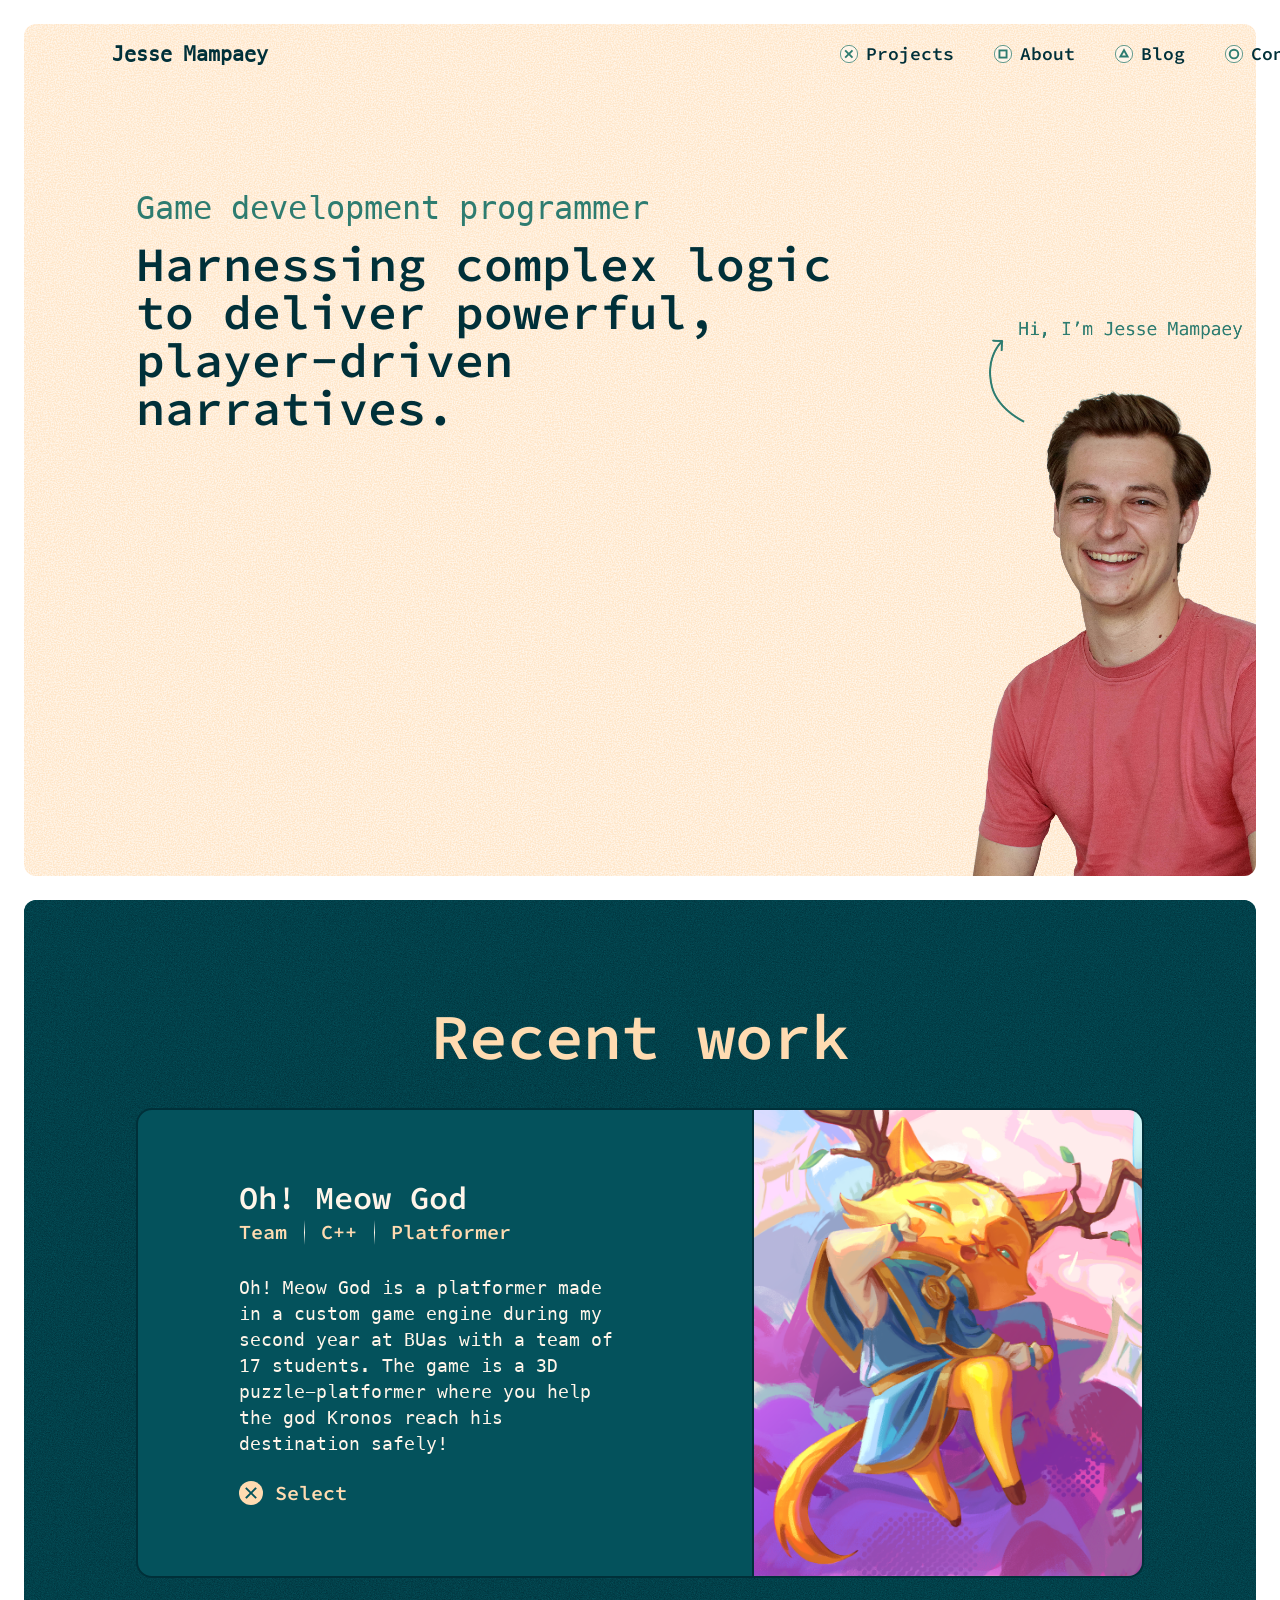
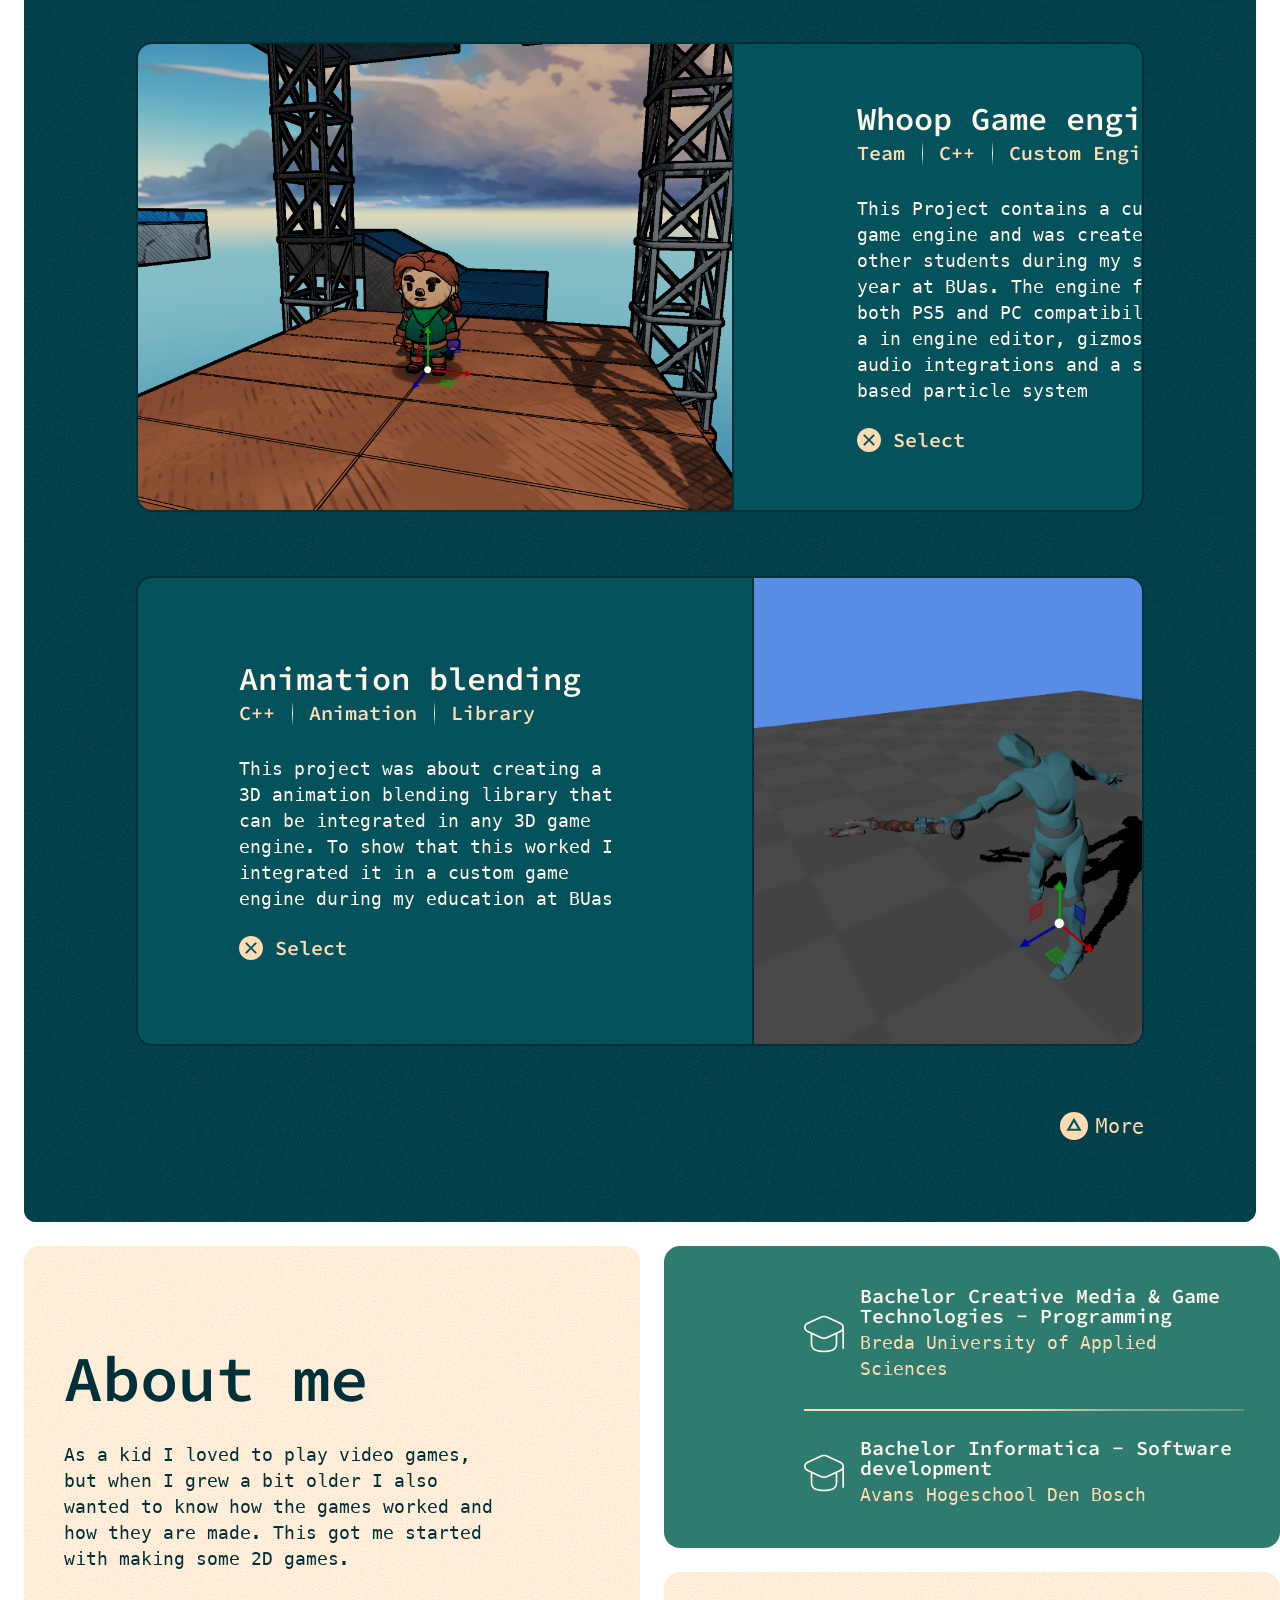
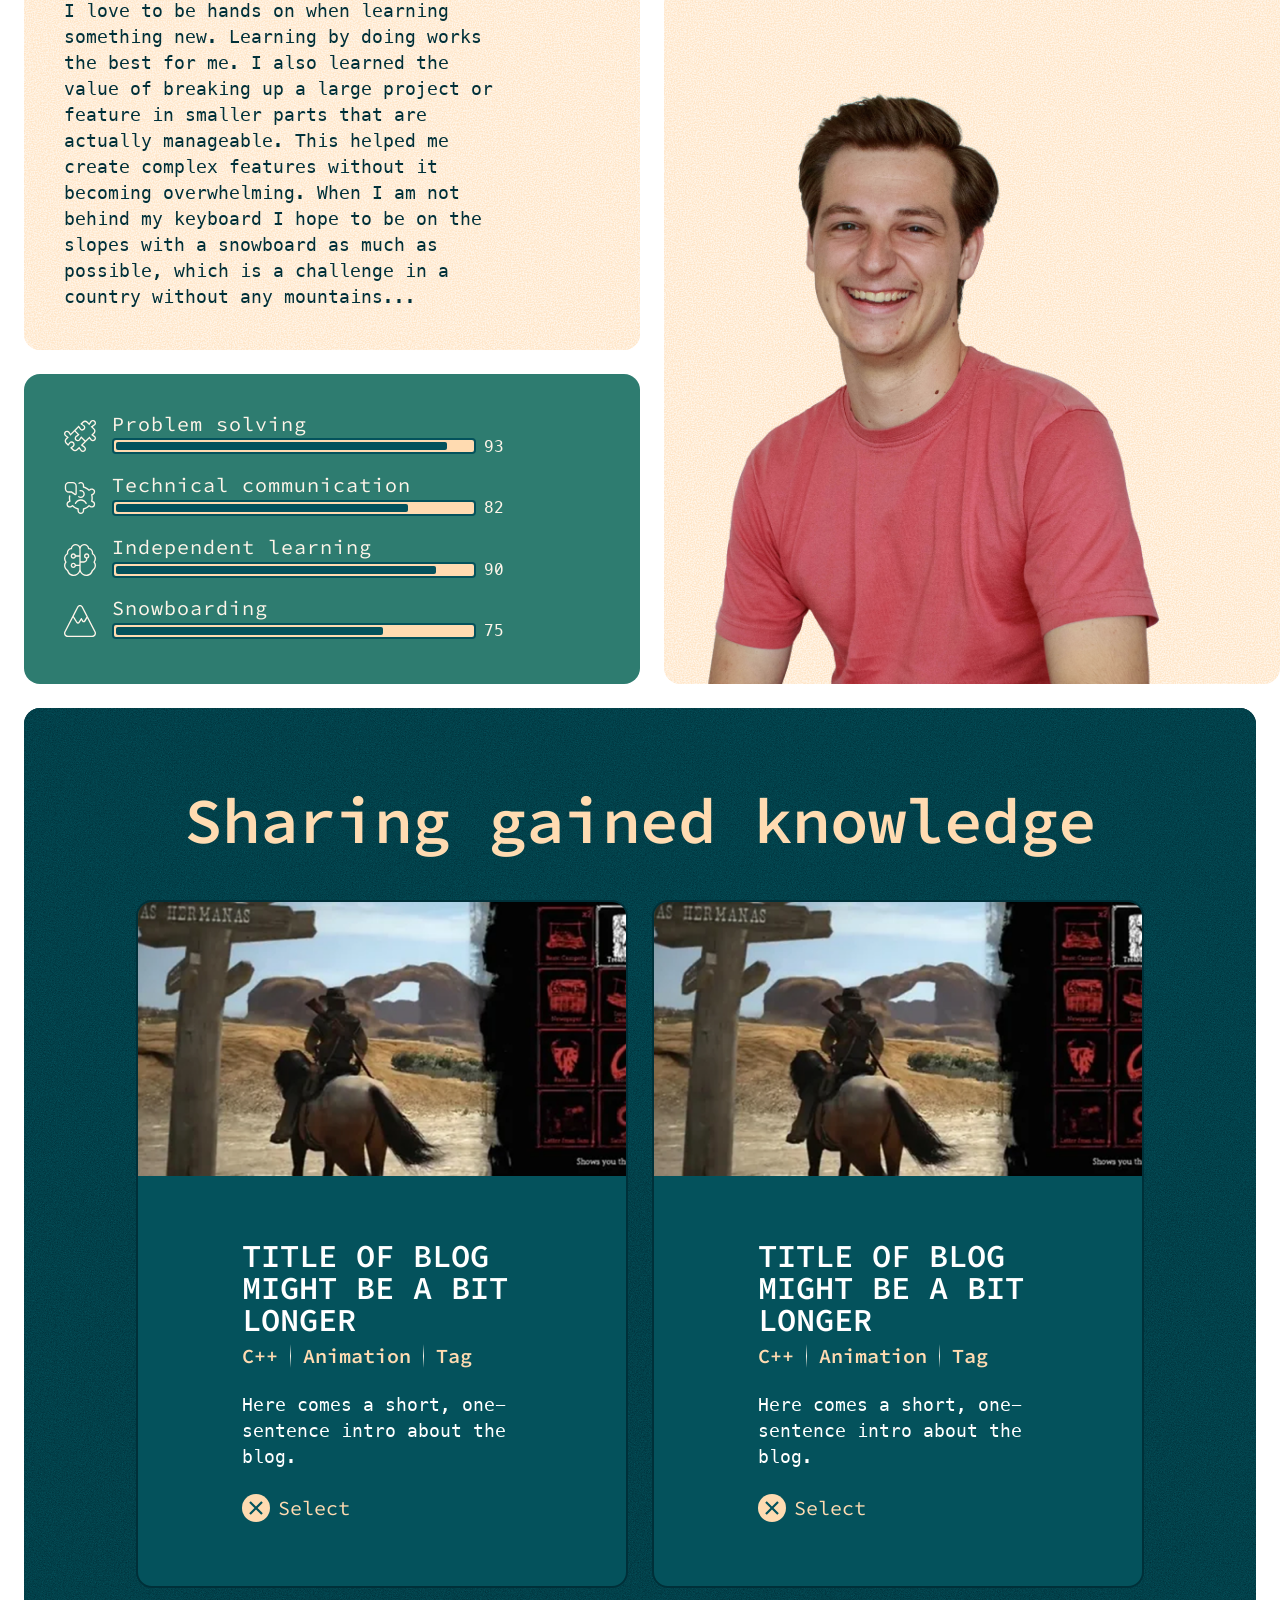
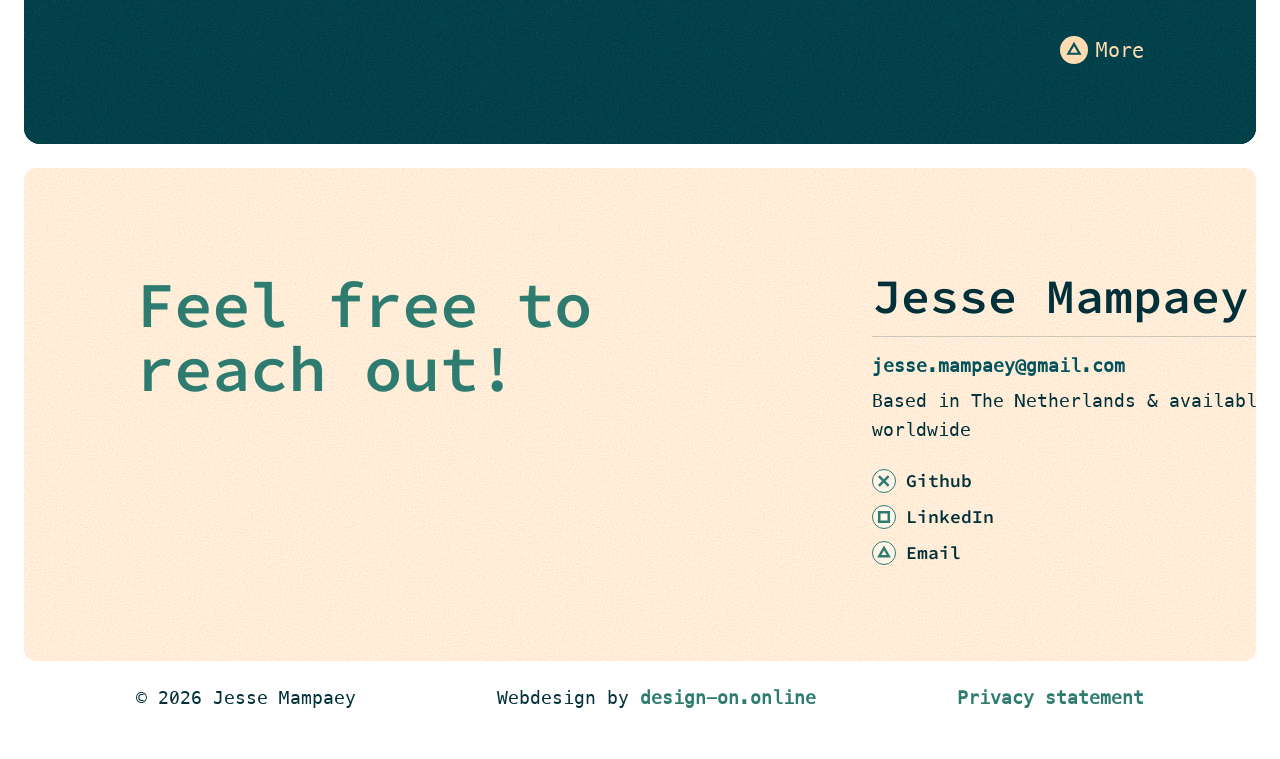
==== commit 0ec60c69: "Education icon" ====
--- a/index.html
+++ b/index.html
@@ -240,14 +240,14 @@
                 <div class="half-container-right">
 
                     <div class="education-item">
-                        <img src="assets/icons/education-icon.svg" alt="" class="education-icon">
+                        <img src="assets/icons/education.svg" alt="" class="education-icon">
                         <div class="education-text">
                             <h4>Bachelor Creative Media & Game Technologies - Programming</h4>
                             <p>Breda University of Applied Sciences</p>
                         </div>
                     </div>
                     <div class="education-item">
-                        <img src="assets/icons/education-icon.svg" alt="" class="education-icon">
+                        <img src="assets/icons/education.svg" alt="" class="education-icon">
                         <div class="education-text">
                             <h4>Bachelor Informatica - Software development</h4>
                             <p>Avans Hogeschool Den Bosch</p>
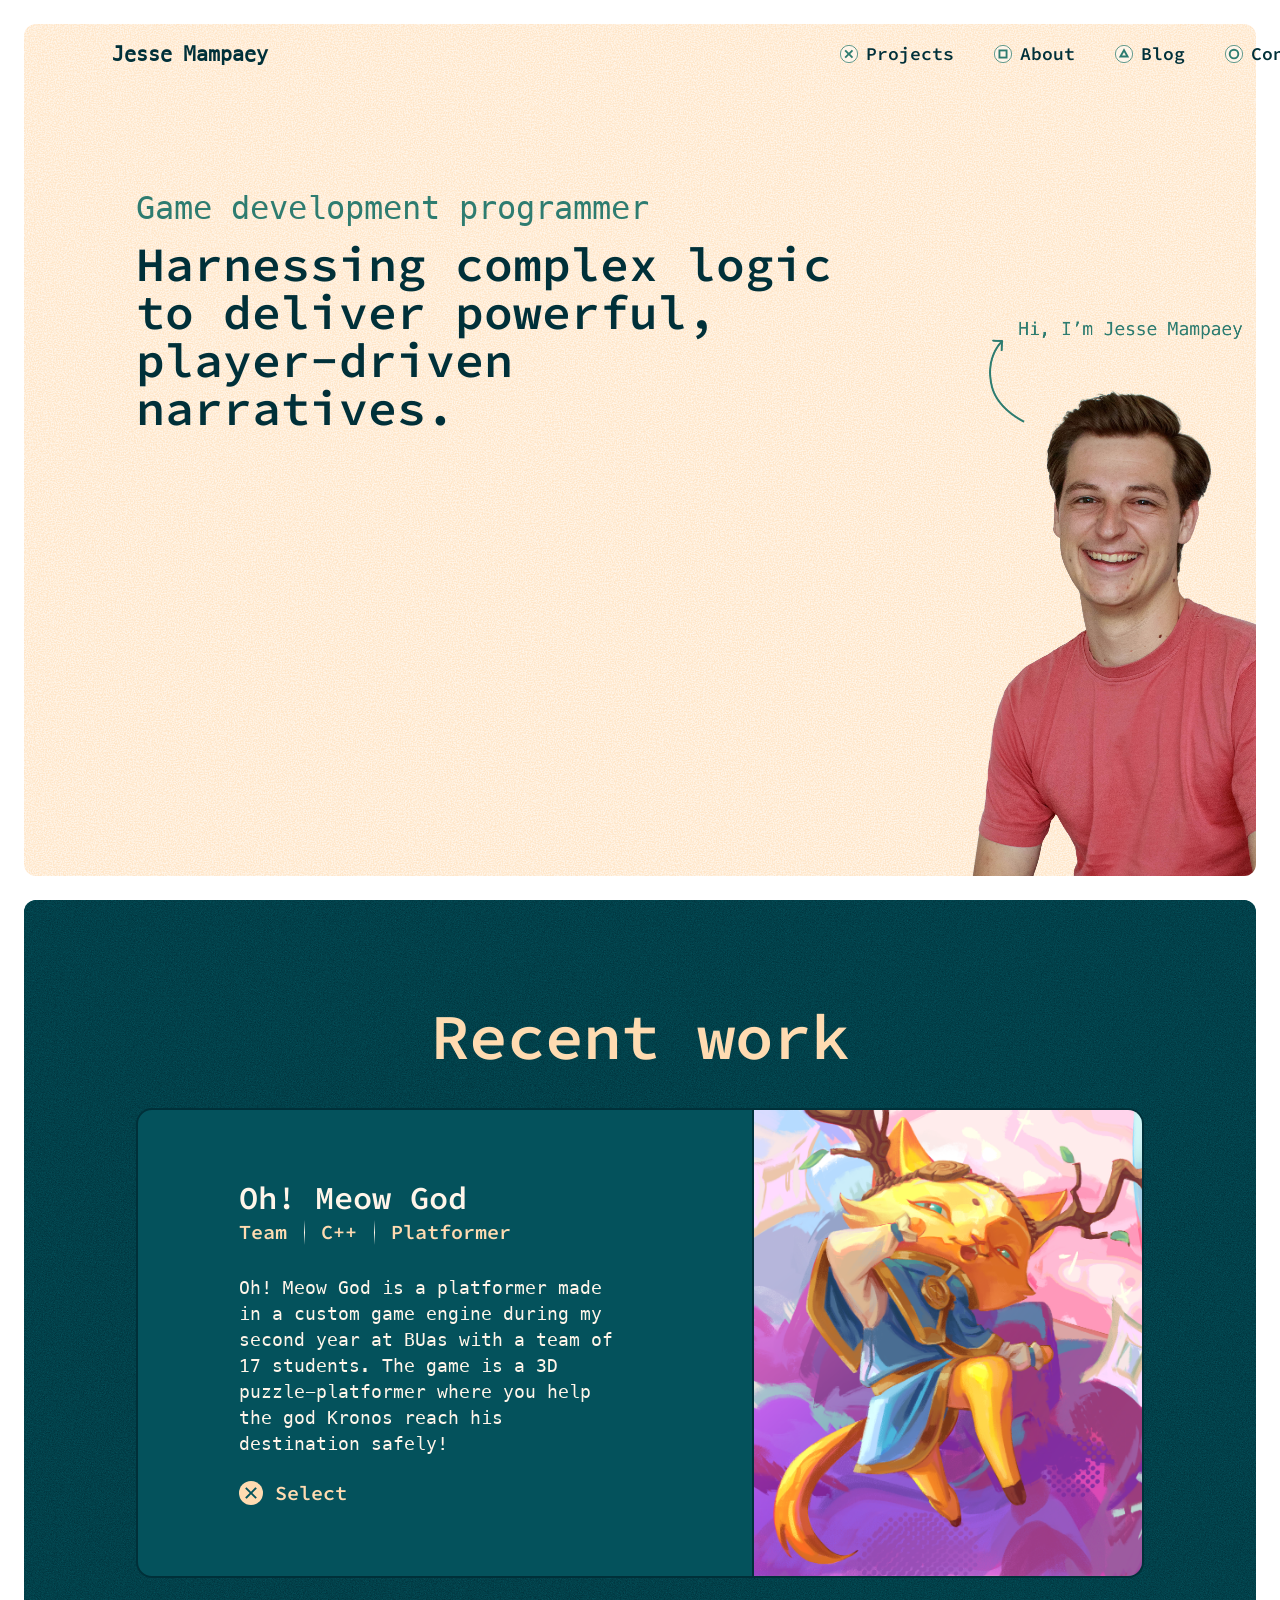
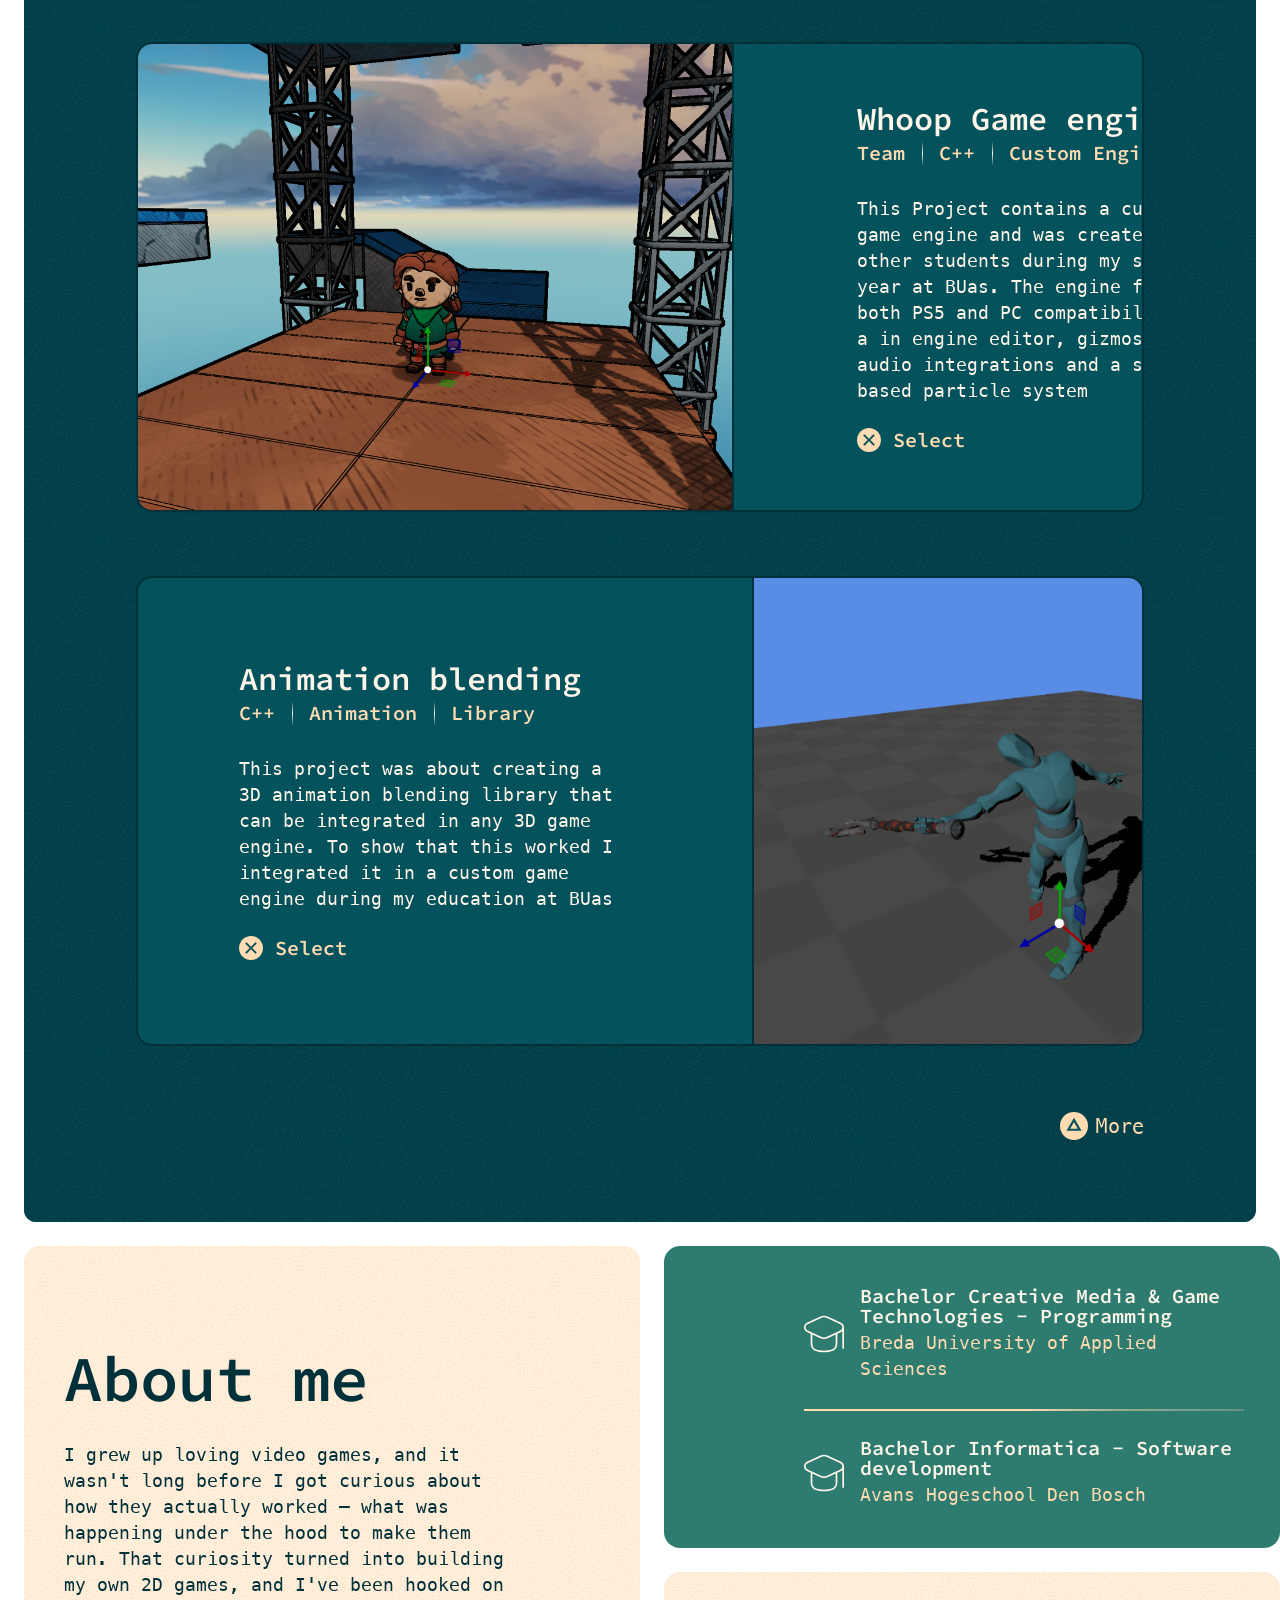
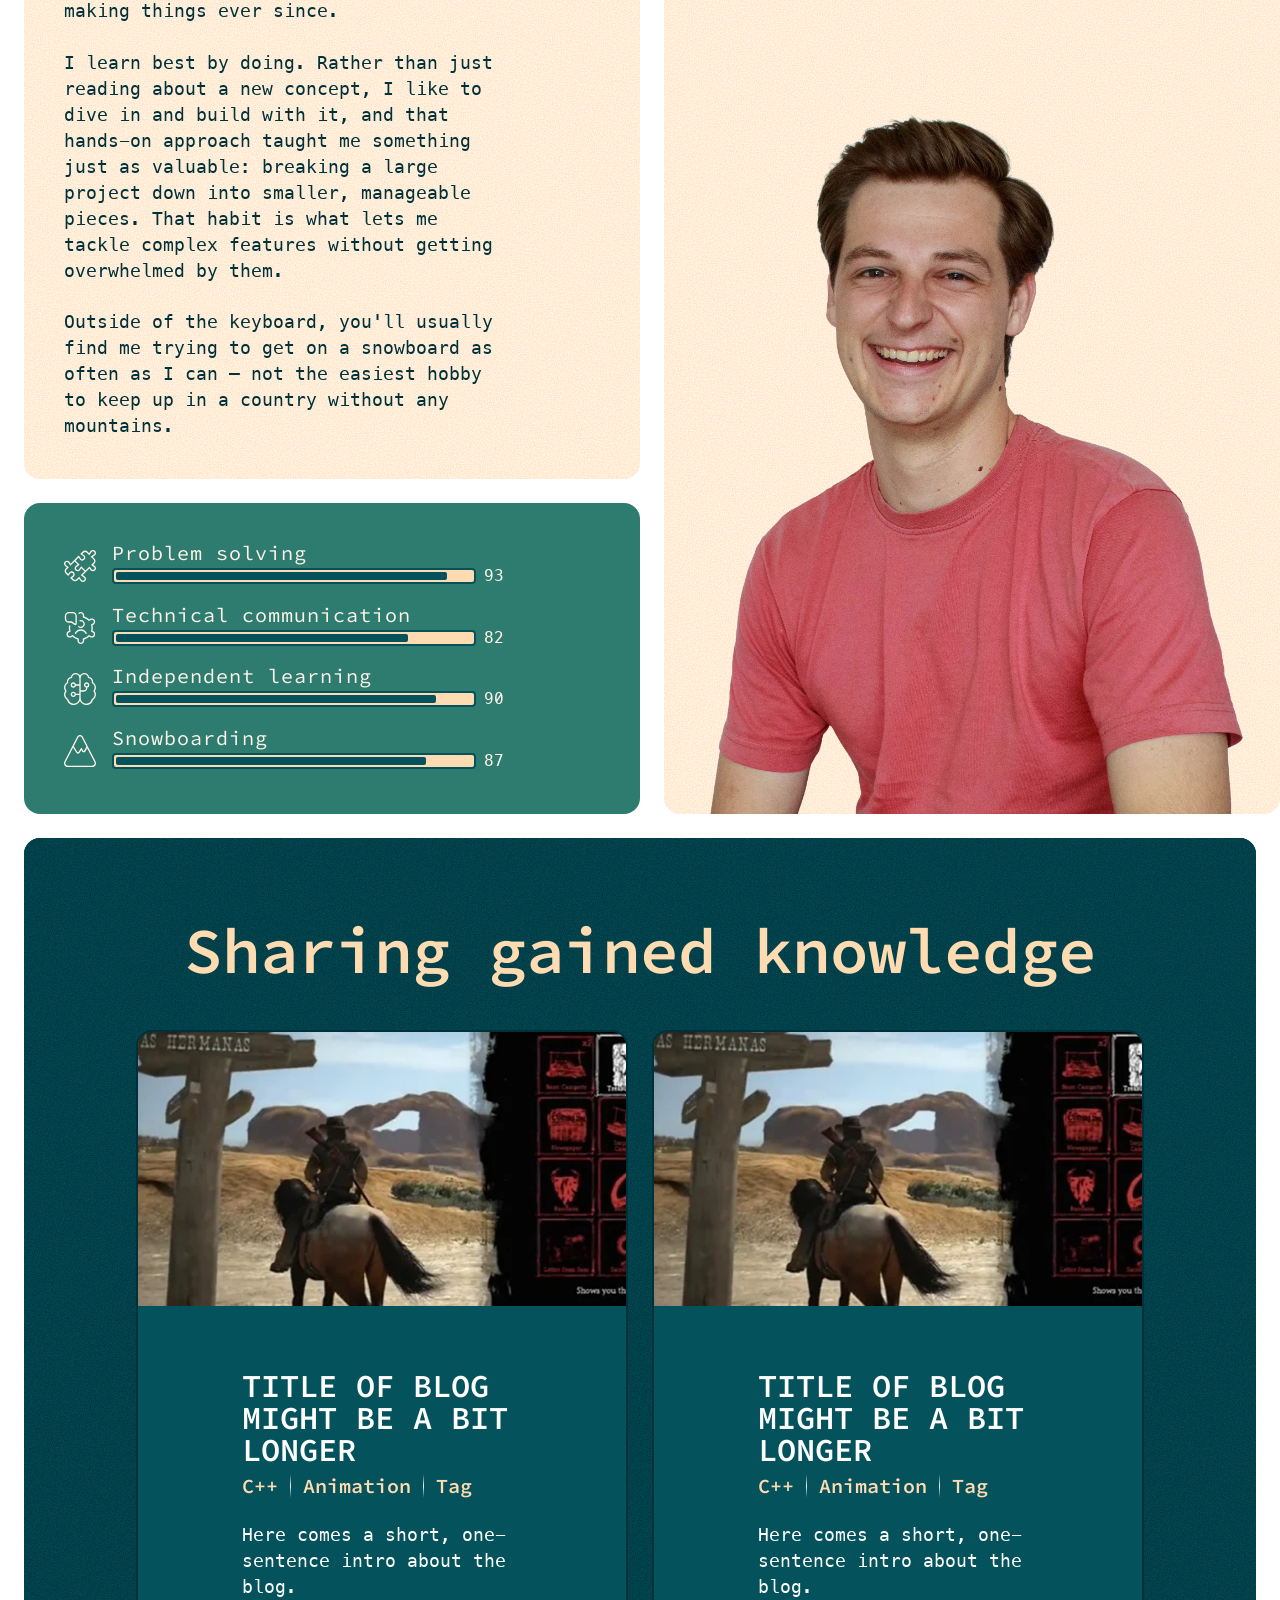
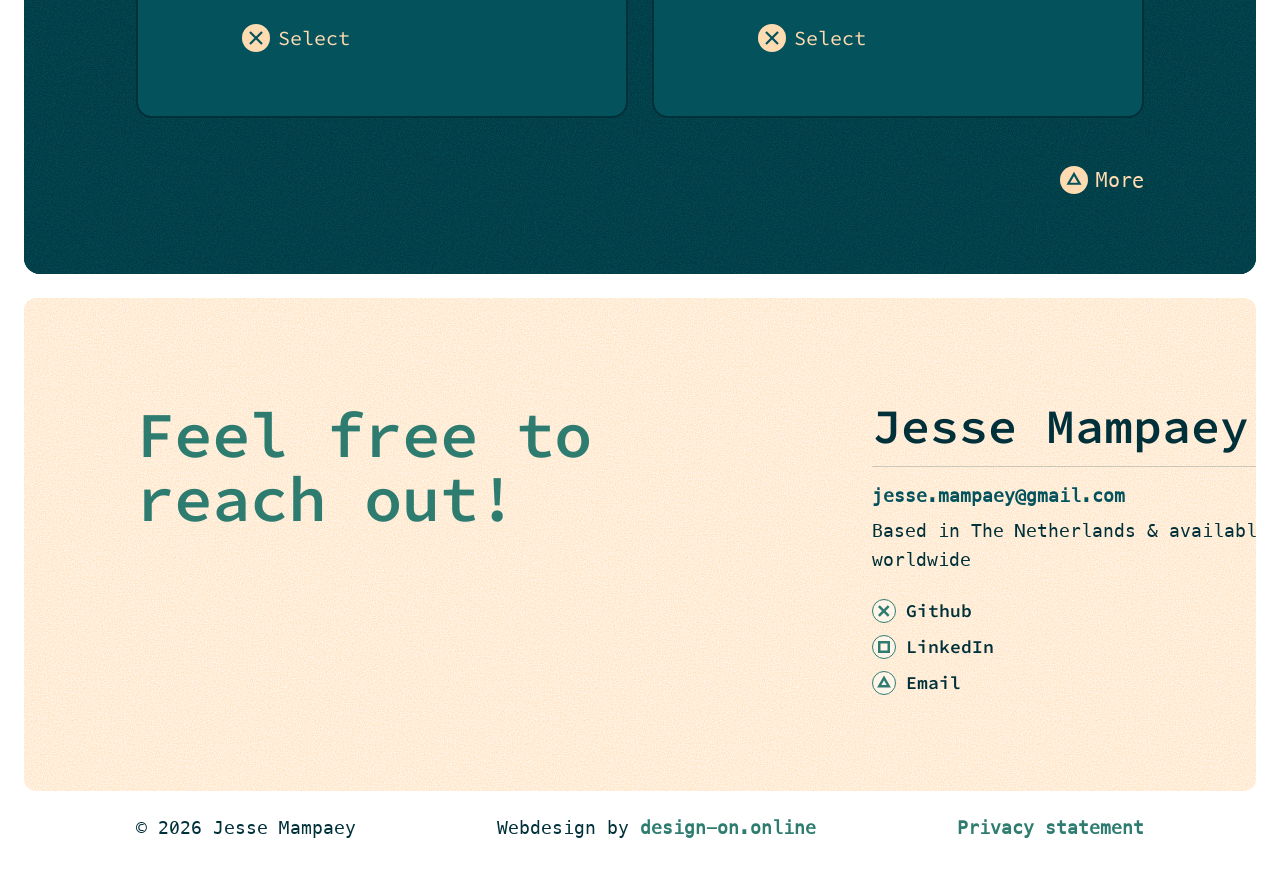
==== commit a694e8da: "Update index.html" ====
--- a/index.html
+++ b/index.html
@@ -169,11 +169,15 @@
 
                     <h1>About me</h1>
                     <p>
-                        As a kid I loved to play video games, but when I grew a bit older I also wanted to know how the games worked and how they are made. This got me started with making some 2D games.
+                        I grew up loving video games, and it wasn't long before I got curious about how they actually worked — what was happening under the hood to make them run. That curiosity turned into building my own 2D games, and I've been hooked on making things ever since.
                     </p>
                     <br>
                     <p>
-                         I love to be hands on when learning something new. Learning by doing works the best for me. I also learned the value of breaking up a large project or feature in smaller parts that are actually manageable. This helped me create complex features without it becoming overwhelming. When I am not behind my keyboard I hope to be on the slopes with a snowboard as much as possible, which is a challenge in a country without any mountains...
+                        I learn best by doing. Rather than just reading about a new concept, I like to dive in and build with it, and that hands-on approach taught me something just as valuable: breaking a large project down into smaller, manageable pieces. That habit is what lets me tackle complex features without getting overwhelmed by them.
+                    </p>
+                    <br>
+                    <p>
+                        Outside of the keyboard, you'll usually find me trying to get on a snowboard as often as I can — not the easiest hobby to keep up in a country without any mountains.
                     </p>
                 </div>
             </div>
@@ -225,9 +229,9 @@
                             <span class="skill-name">Snowboarding</span>
                             <div class="skill-bar-row">
                                 <div class="progress-bar">
-                                    <div class="progress-fill" style="width: 75%"></div>
+                                    <div class="progress-fill" style="width: 87%"></div>
                                 </div>
-                                <span class="skill-value">75</span>
+                                <span class="skill-value">87</span>
                             </div>
                         </div>
                     </div>
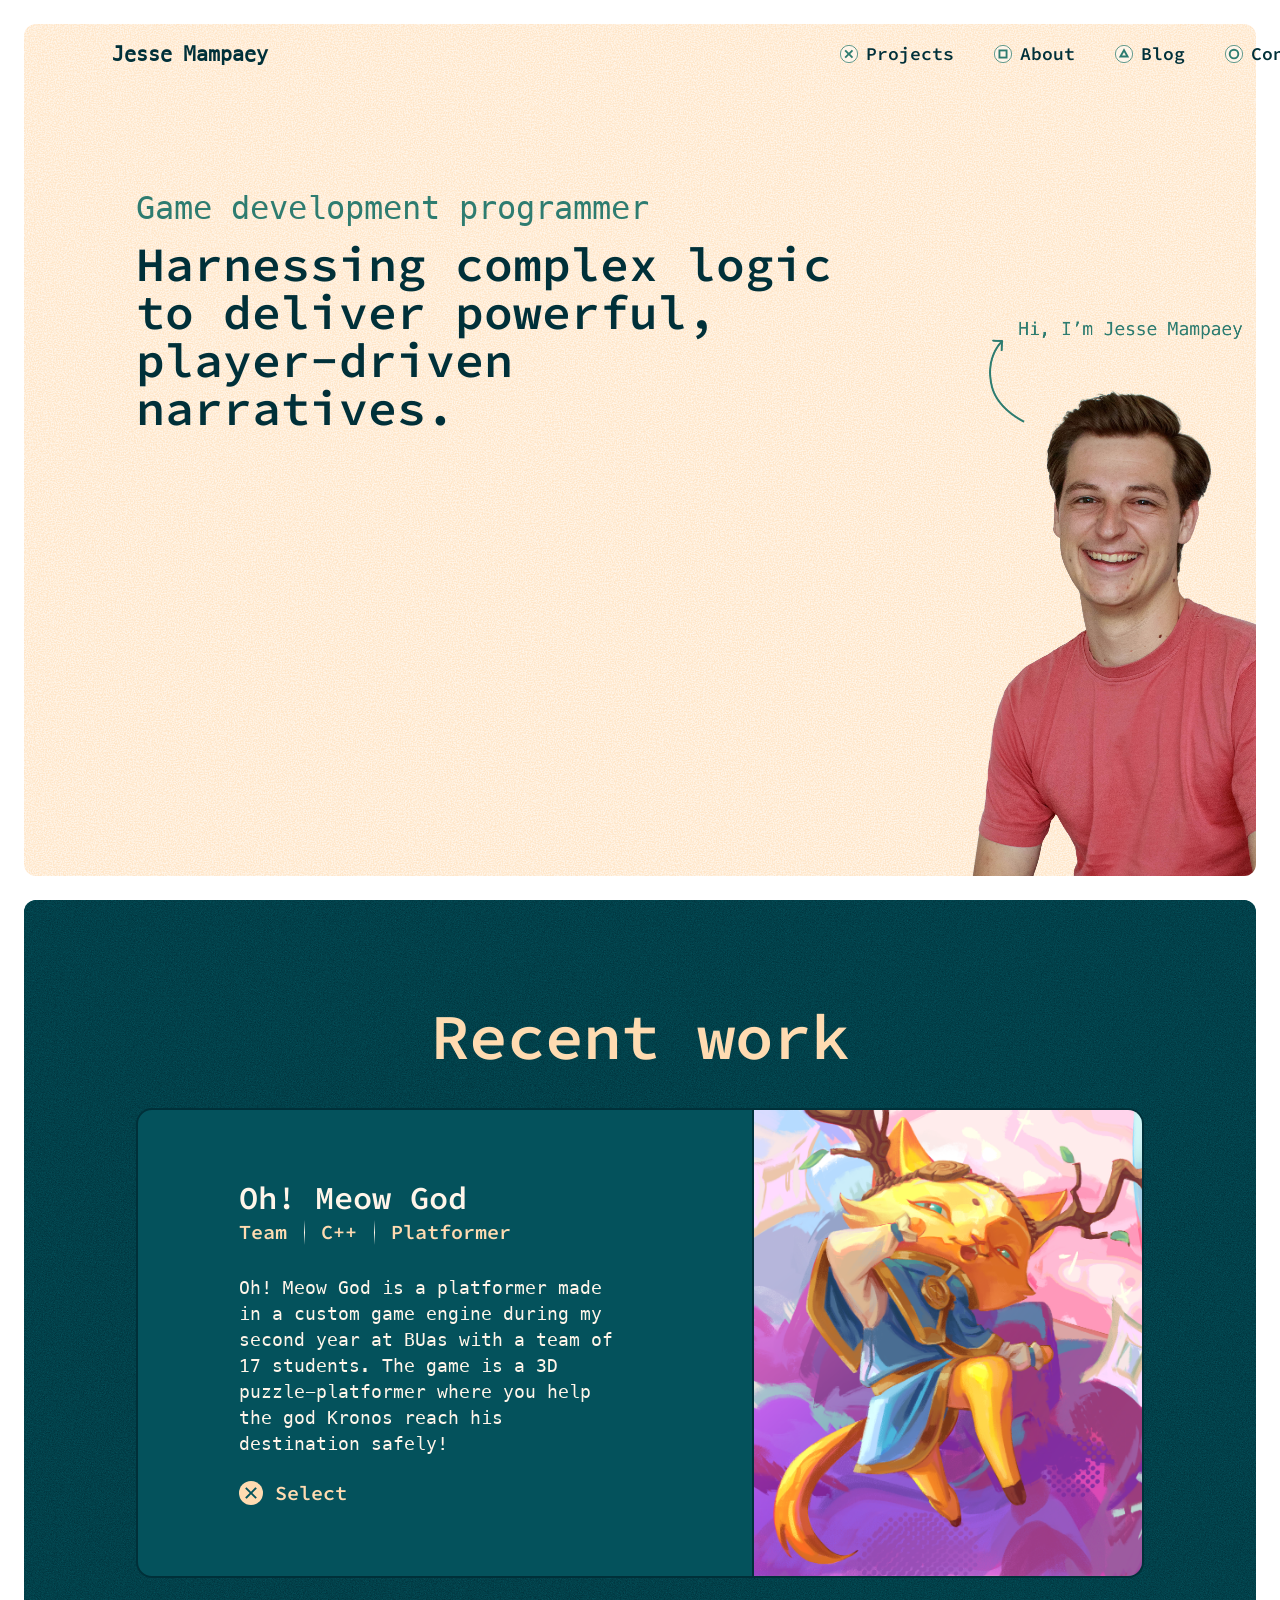
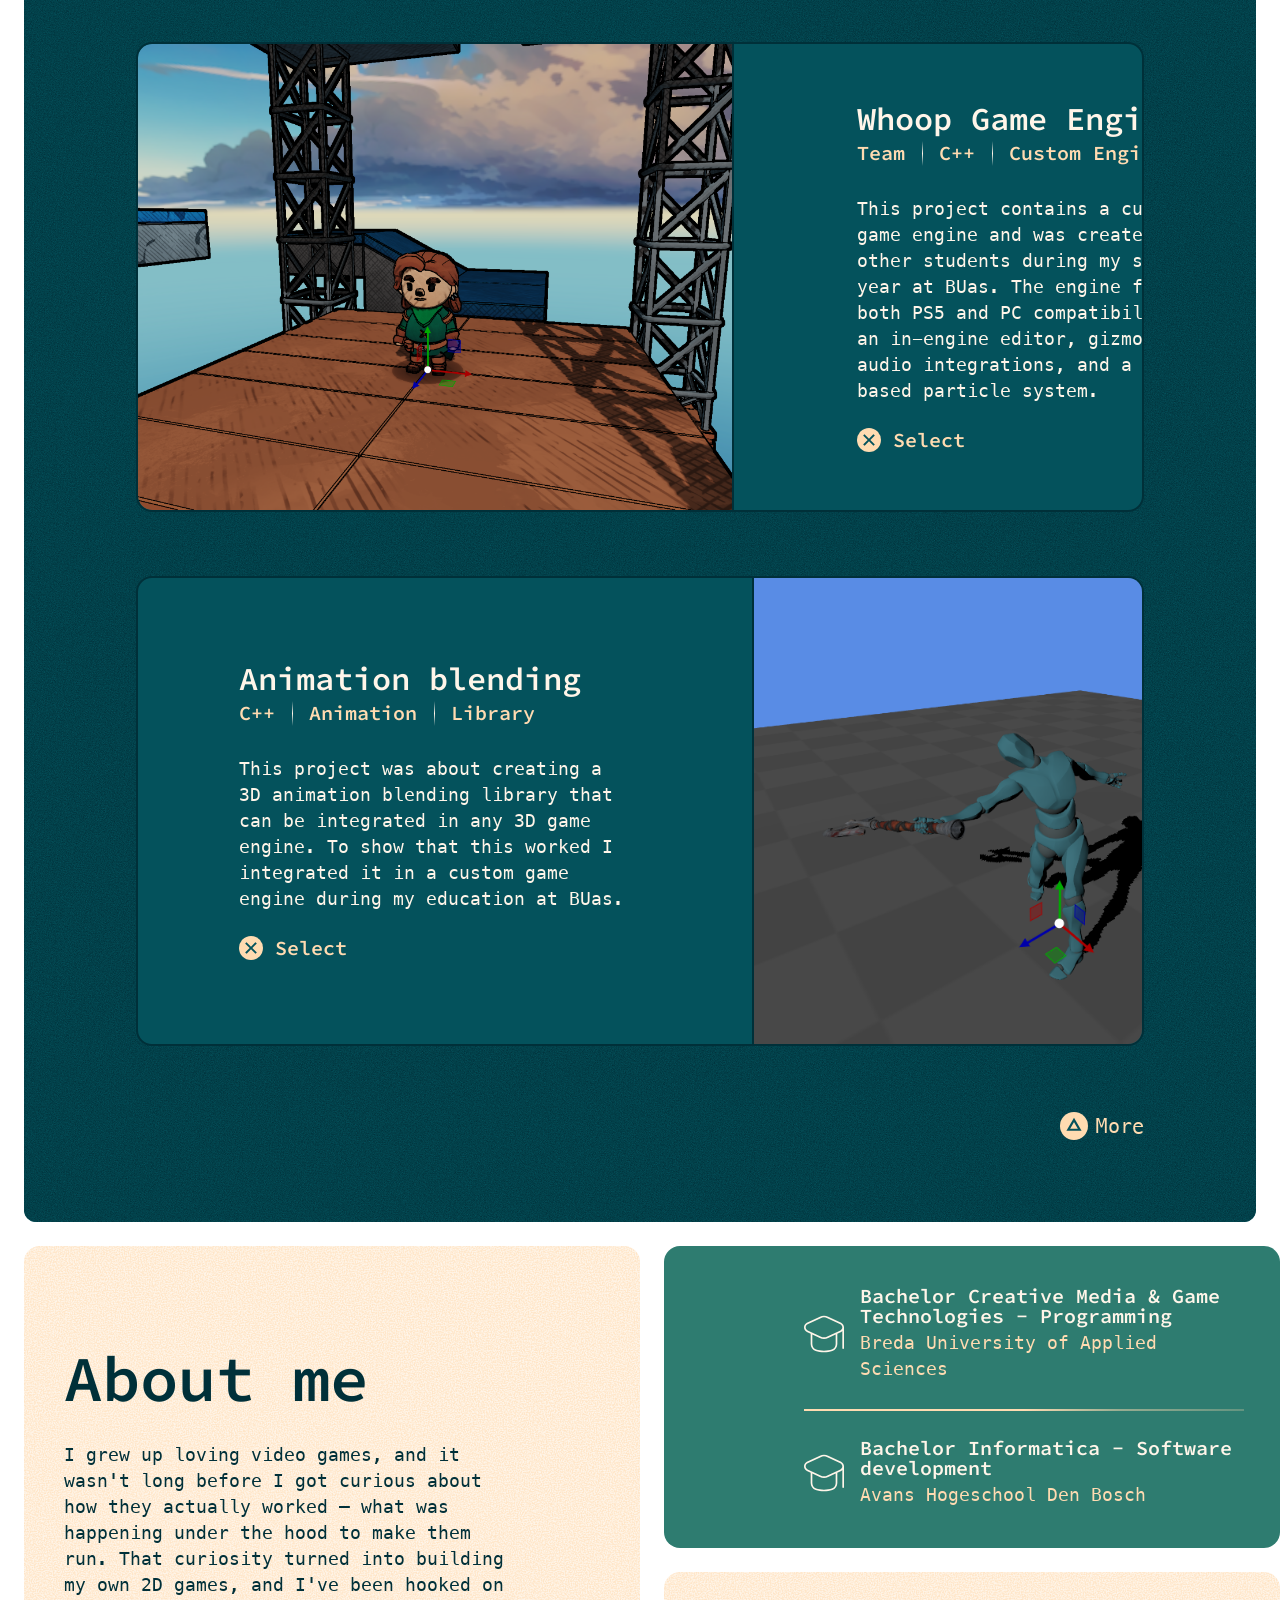
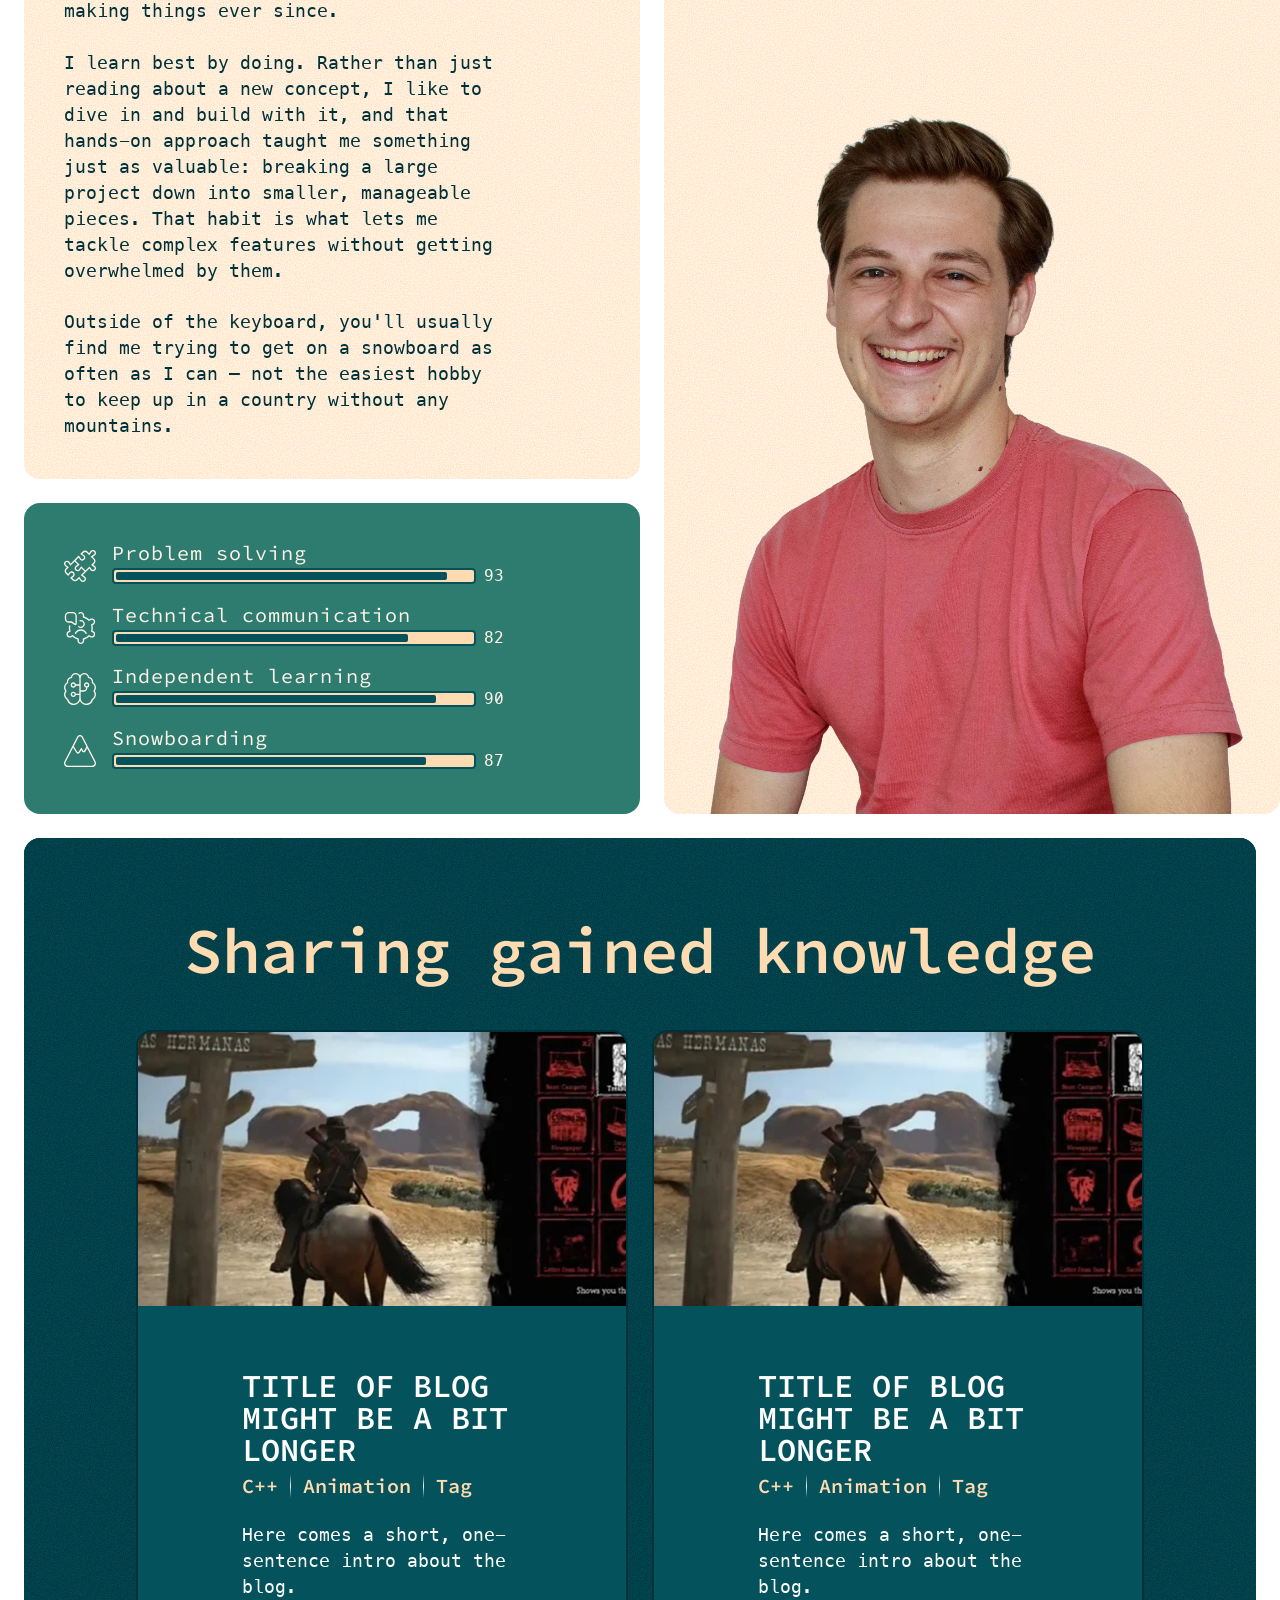
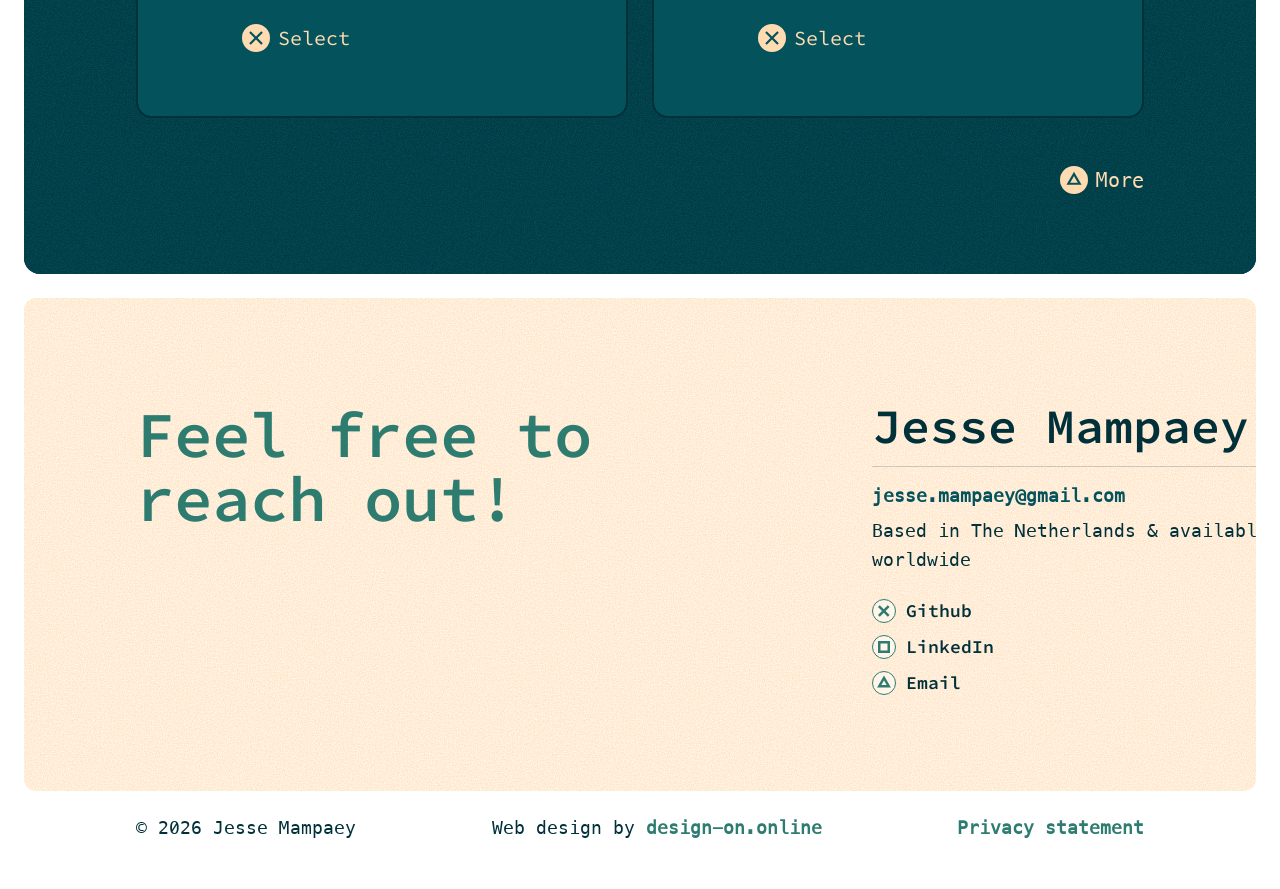
==== commit d7792749: "Made things more consistent" ====
--- a/index.html
+++ b/index.html
@@ -105,7 +105,7 @@
                 </div>
                 <div class="col-1"></div>
                 <div class="project-content col-4">
-                    <h2>Whoop Game engine</h2>
+                    <h2>Whoop Game Engine</h2>
                     <div class="project-tags">
                         <div class="project-tag">
                             Team
@@ -118,7 +118,7 @@
                         </div>
                     </div>
                     <p>
-                        This Project contains a custom 3D game engine and was created with 6 other students during my second year at BUas. The engine features both PS5 and PC compatibility with a in engine editor, gizmos, FMOD audio integrations and a sprite based particle system
+                        This project contains a custom 3D game engine and was created with 6 other students during my second year at BUas. The engine features both PS5 and PC compatibility with an in-engine editor, gizmos, FMOD audio integrations, and a sprite-based particle system.
                     </p>
                     <a href="projects/whoop_game_engine.html" class="select-project-button">Select</a>
                 </div>
@@ -143,7 +143,7 @@
                         </div>
                     </div>
                     <p>
-                        This project was about creating a 3D animation blending library that can be integrated in any 3D game engine. To show that this worked I integrated it in a custom game engine during my education at BUas
+                        This project was about creating a 3D animation blending library that can be integrated in any 3D game engine. To show that this worked I integrated it in a custom game engine during my education at BUas.
                     </p>
                     <a href="projects/blendmotion.html" class="select-project-button">Select</a>
                 </div>
@@ -353,7 +353,7 @@
     <footer class="footer">
         <div class="container">
             <span class="footer-copyright">© 2026 Jesse Mampaey</span>
-            <span class="footer-credit">Webdesign by <a href="https://design-on.online" class="footer-link">design-on.online</a></span>
+            <span class="footer-credit">Web design by <a href="https://design-on.online" class="footer-link">design-on.online</a></span>
             <a href="privacy.html" class="footer-link">Privacy statement</a>
         </div>
     </footer>
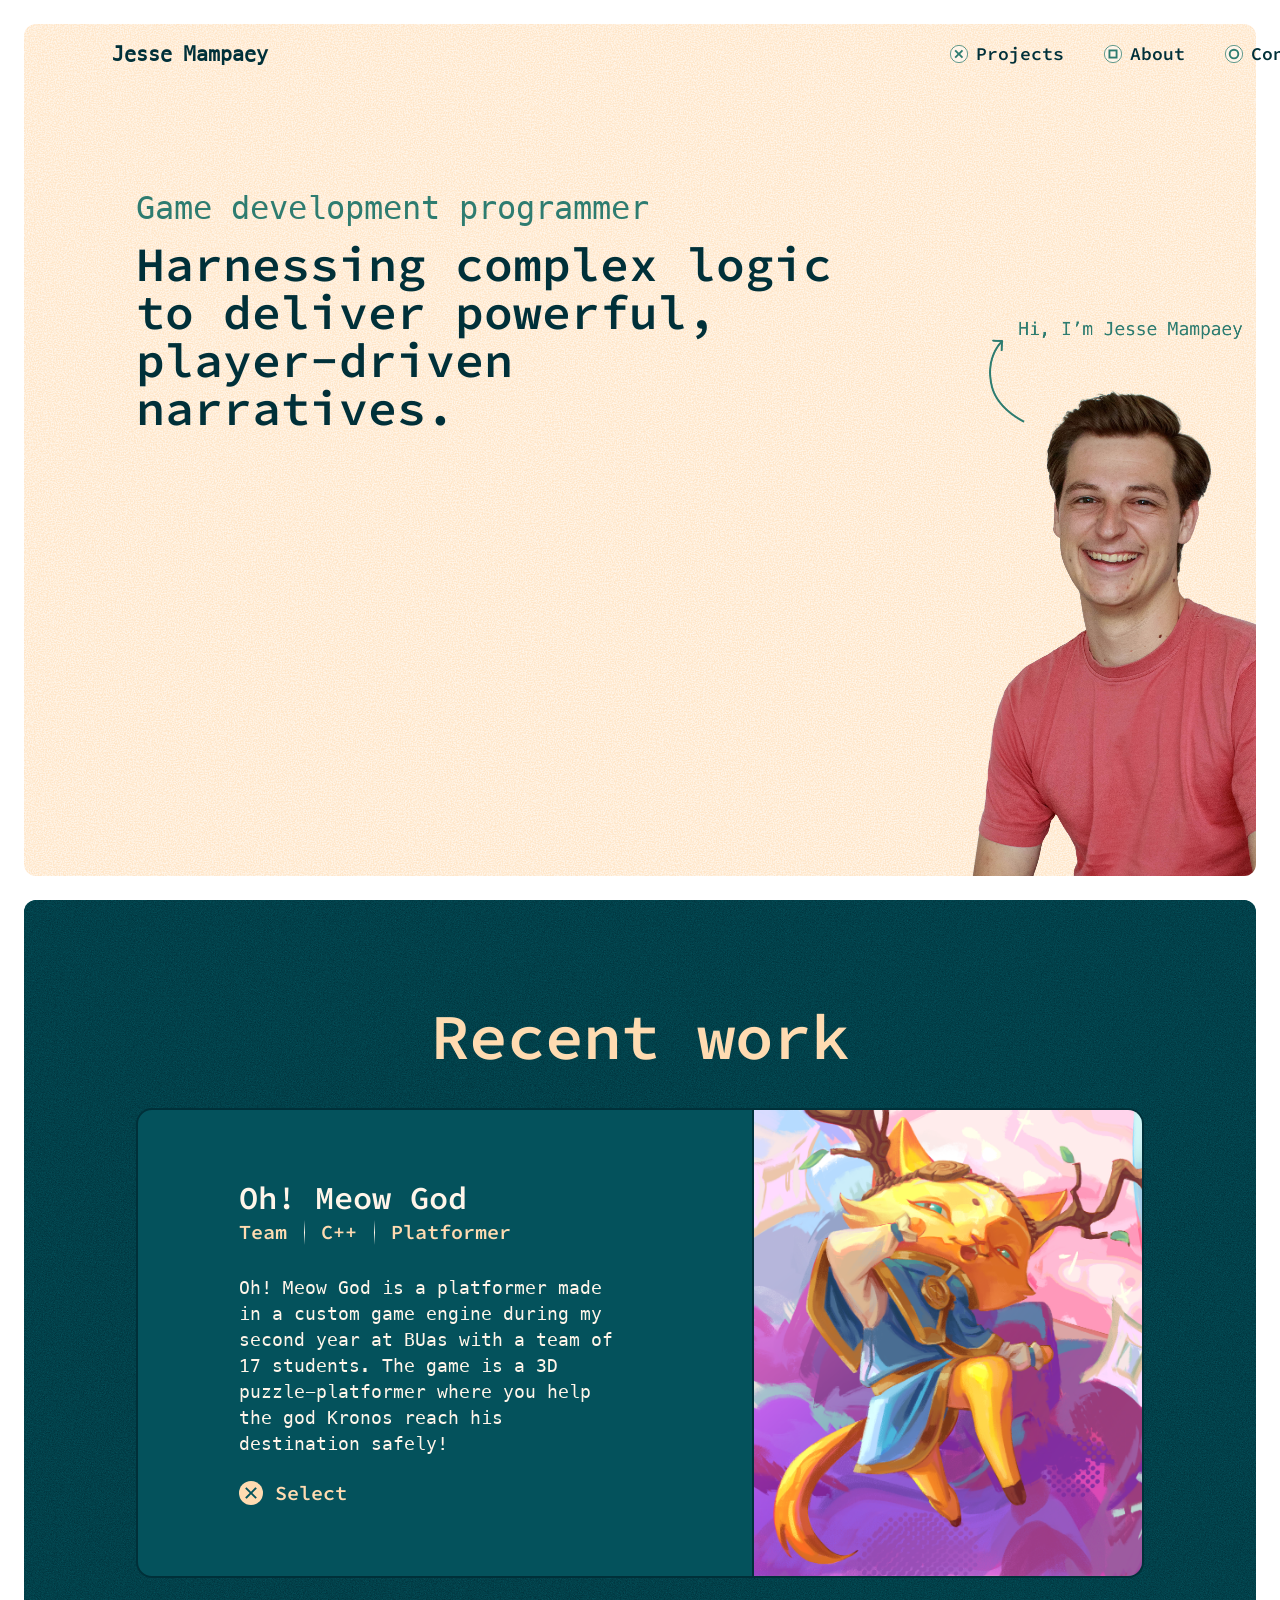
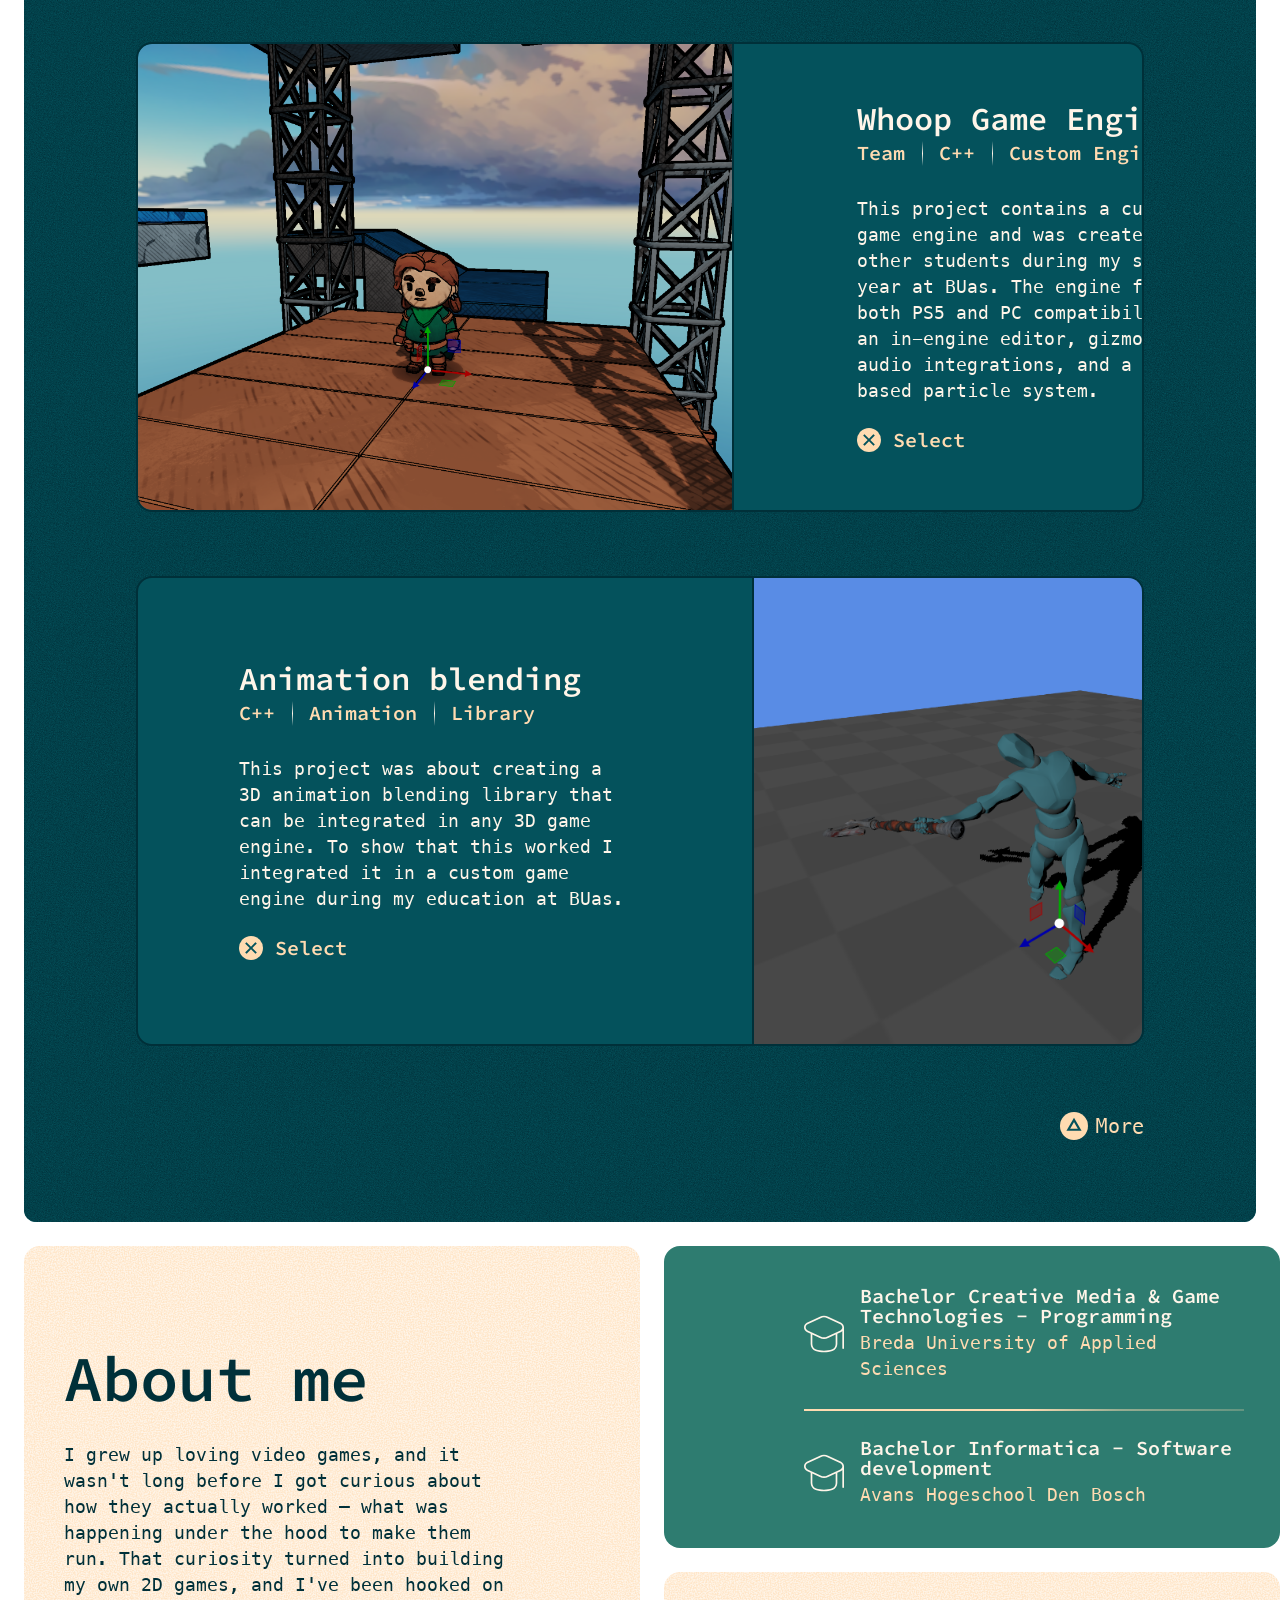
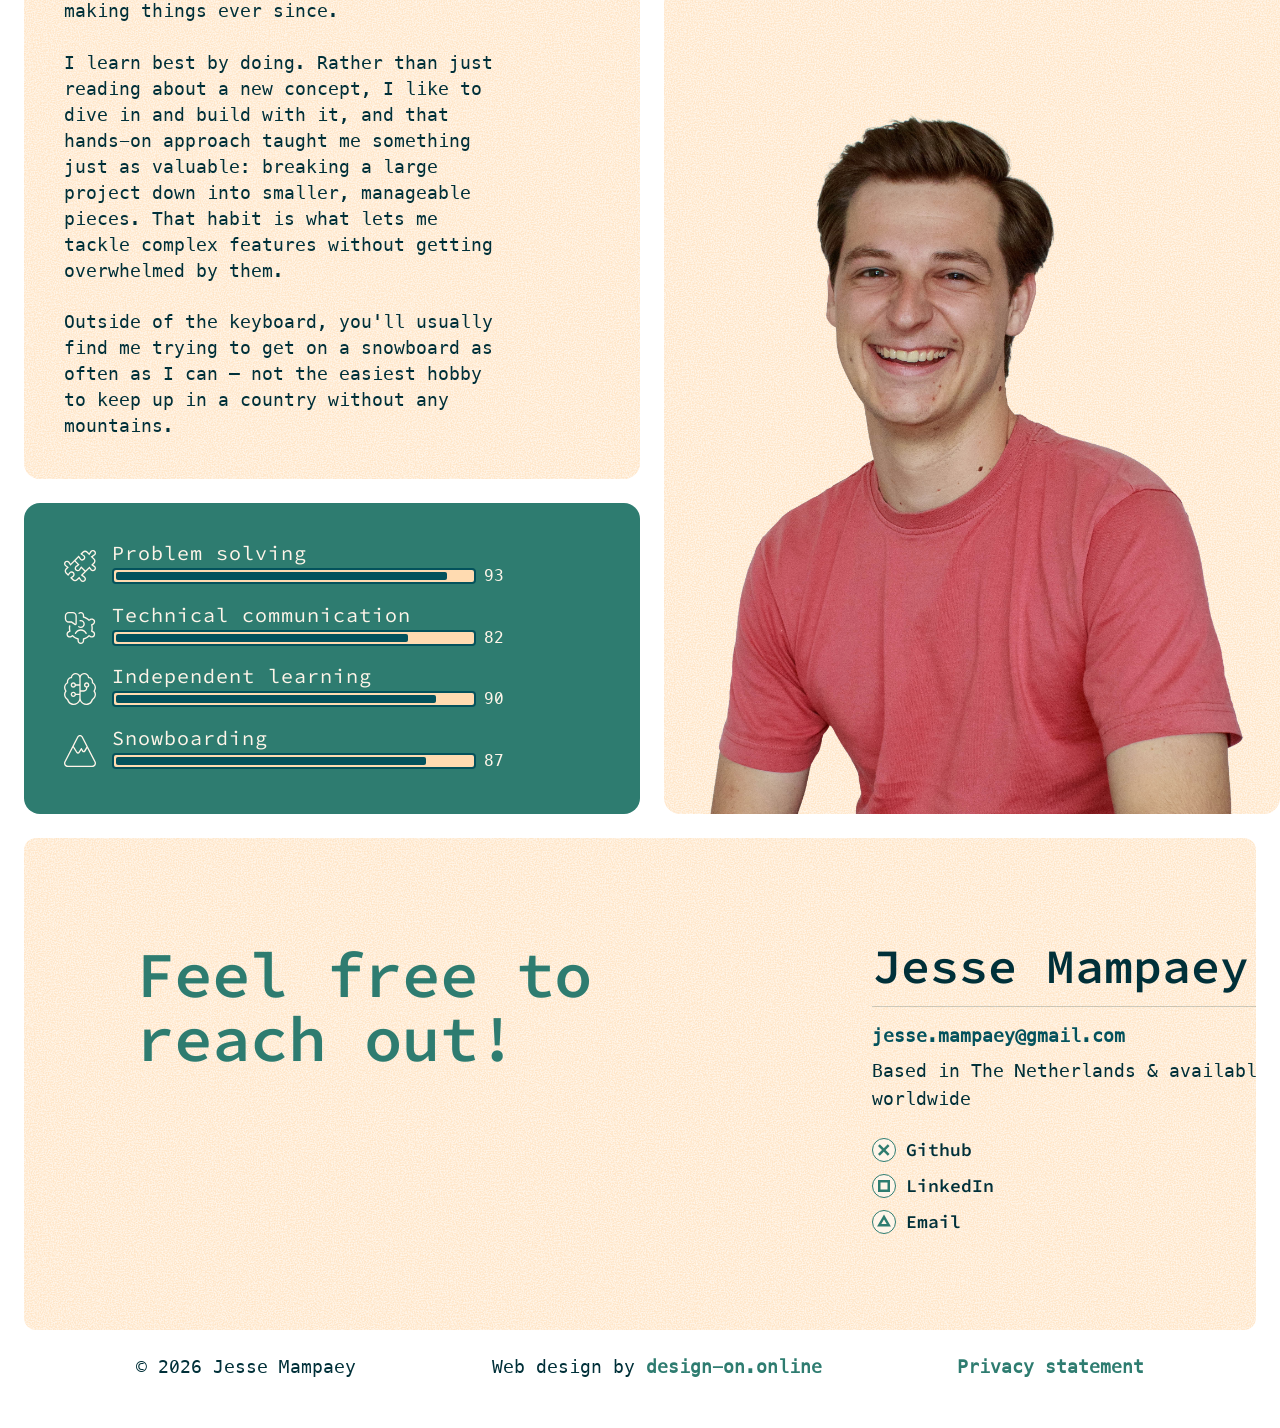
==== commit f7846f5c: "Removed unused things" ====
--- a/index.html
+++ b/index.html
@@ -34,12 +34,6 @@
                         </a>
                     </li>
                     <li>
-                        <a href="#blog">
-                            <img src="assets/images/icons/triangle-button.svg" alt="" class="nav-icon">
-                            Blog
-                        </a>
-                    </li>
-                    <li>
                         <a href="#contact">
                             <img src="assets/images/icons/circle-button.svg" alt="" class="nav-icon">
                             Contact
@@ -265,61 +259,6 @@
         </div>
     </section>
 
-    <section class="sharing-knowledge noise" id="blog">
-        <div class="container">
-            <h2 class="sharing-knowledge-title">Sharing gained knowledge</h2>
-            <div class="blog-cards">
-
-                <div class="blog-card">
-                    <div class="blog-card-thumbnail">
-                        <img src="assets/images/thumbnails/project-template-image.png" alt="Blog thumbnail">
-                    </div>
-                    <div class="blog-card-body">
-                        <h3 class="blog-card-title">Title of blog might be a bit longer</h3>
-                        <div class="blog-card-tags">
-                            <span class="blog-tag">C++</span>
-                            <img src="assets/images/icons/tag-line.svg" alt="" class="tag-divider">
-                            <span class="blog-tag">Animation</span>
-                            <img src="assets/images/icons/tag-line.svg" alt="" class="tag-divider">
-                            <span class="blog-tag">Tag</span>
-                        </div>
-                        <p class="blog-card-description">Here comes a short, one-sentence intro about the blog.</p>
-                        <button class="blog-select-btn">
-                            Select
-                        </button>
-
-                    </div>
-                </div>
-
-                <div class="blog-card">
-                    <div class="blog-card-thumbnail">
-                        <img src="assets/images/thumbnails/project-template-image.png" alt="Blog thumbnail">
-                    </div>
-                    <div class="blog-card-body">
-                        <h3 class="blog-card-title">Title of blog might be a bit longer</h3>
-                        <div class="blog-card-tags">
-                            <span class="blog-tag">C++</span>
-                            <img src="assets/images/icons/tag-line.svg" alt="" class="tag-divider">
-                            <span class="blog-tag">Animation</span>
-                            <img src="assets/images/icons/tag-line.svg" alt="" class="tag-divider">
-                            <span class="blog-tag">Tag</span>
-                        </div>
-                        <p class="blog-card-description">Here comes a short, one-sentence intro about the blog.</p>
-                        <button class="blog-select-btn">
-                            Select
-                        </button>
-                    </div>
-                </div>
-
-            </div>
-            <div class="blog-more-wrapper">
-                <button class="blog-more-btn">
-                    More
-                </button>
-            </div>
-        </div>
-    </section>
-
     <section class="contact noise-light" id="contact">
         <div class="container">
             <div class="contact-left col-6">
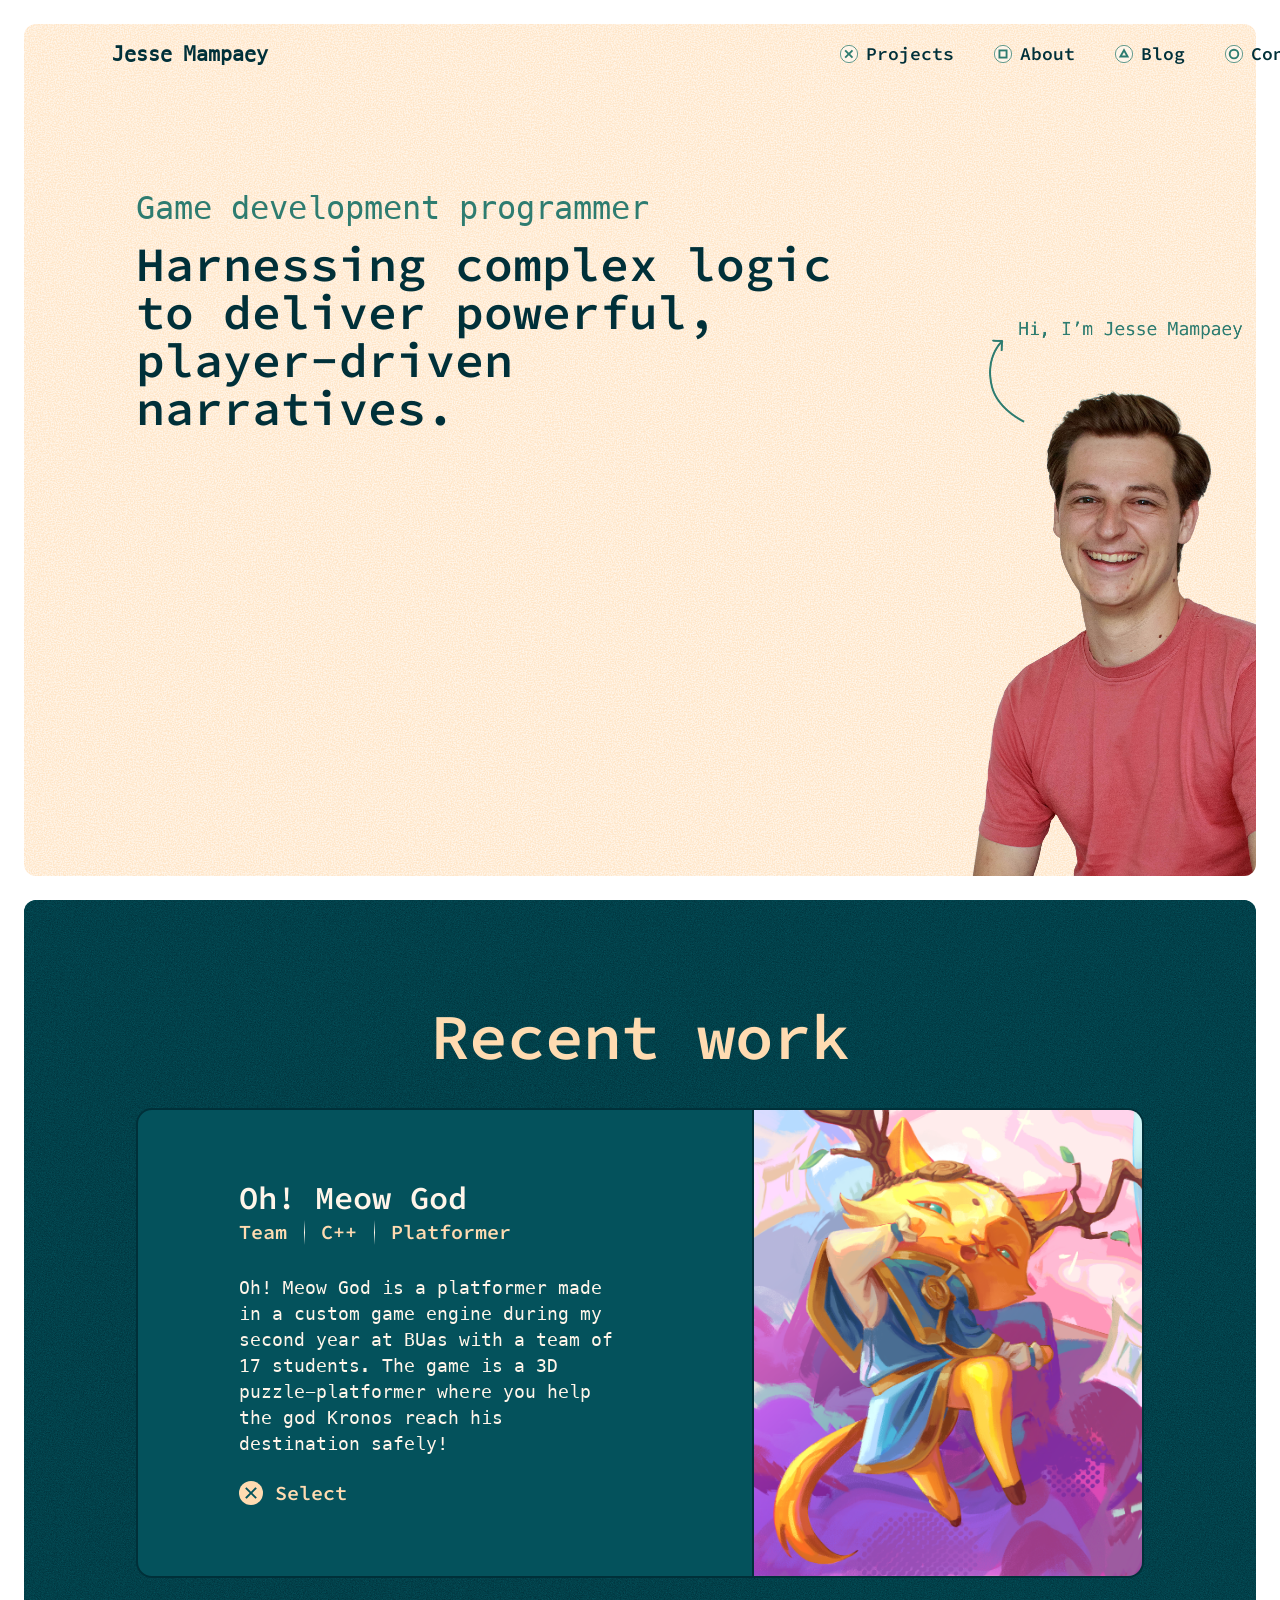
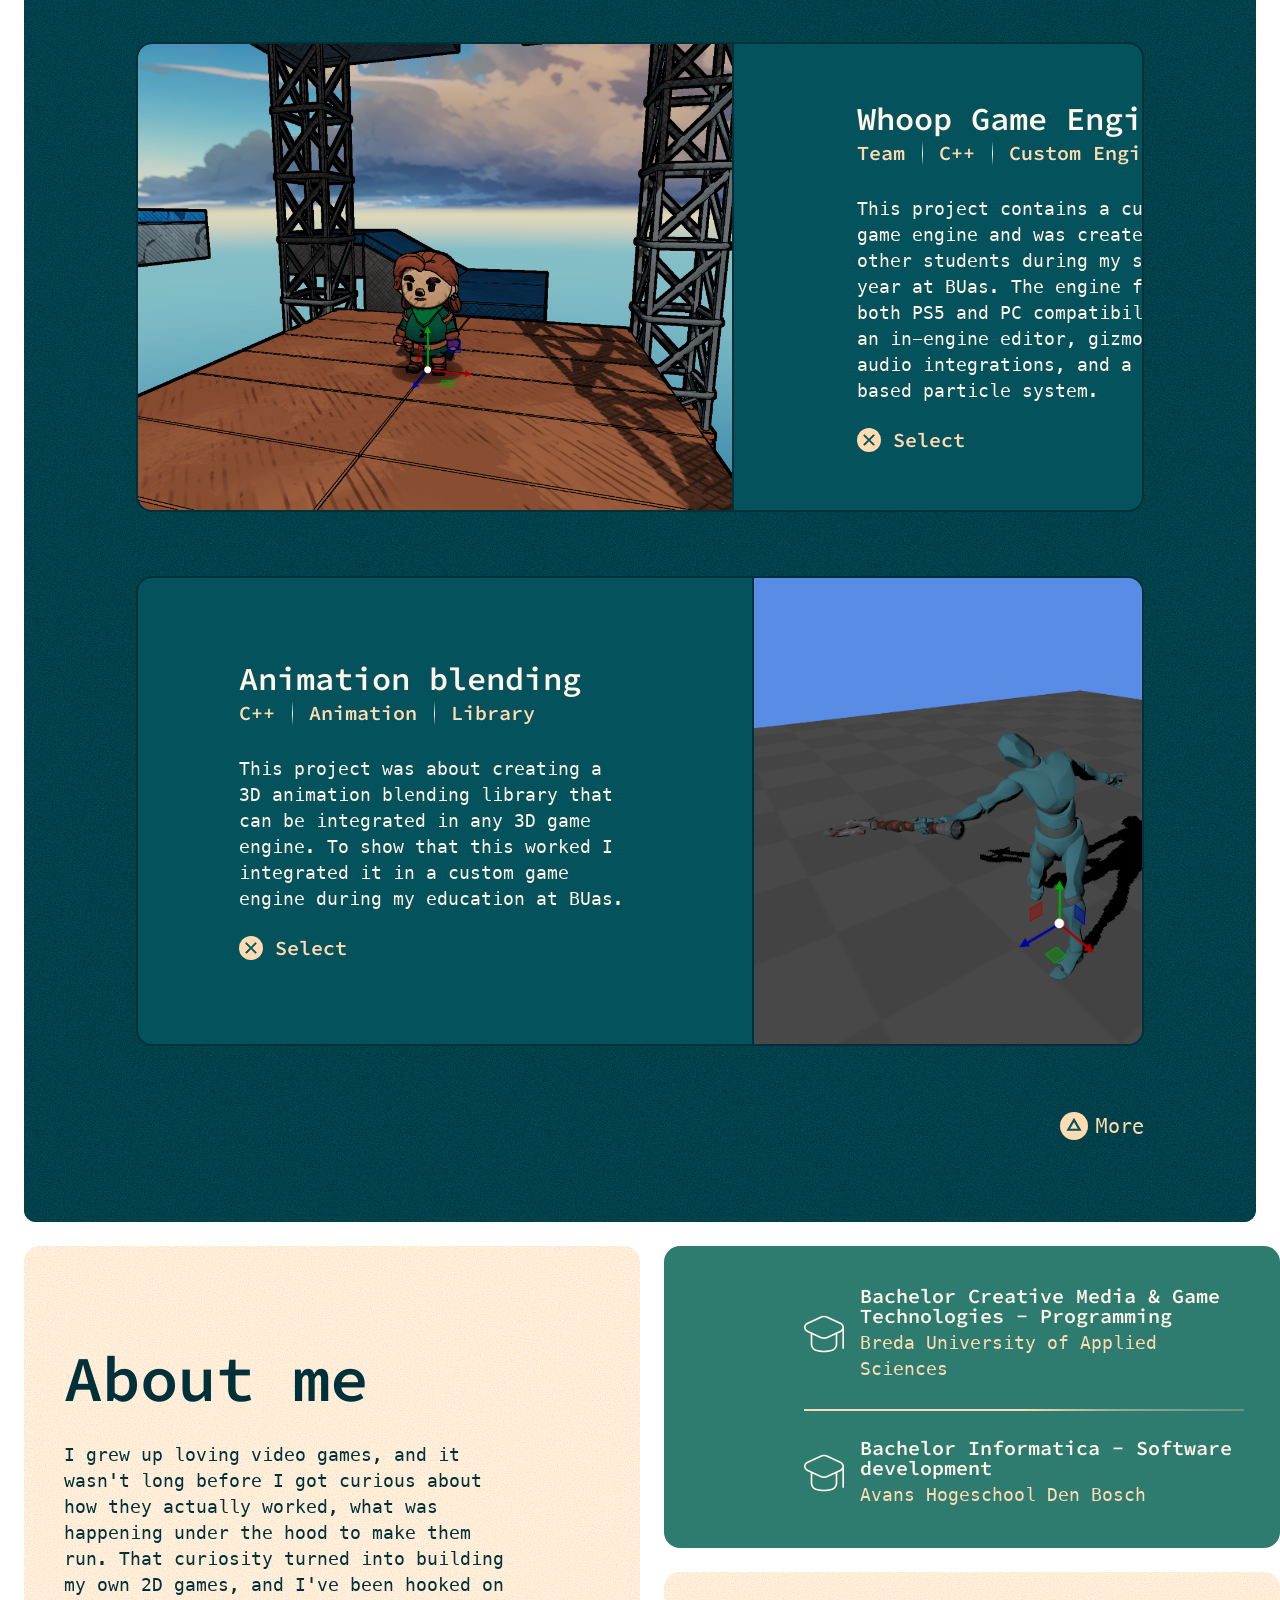
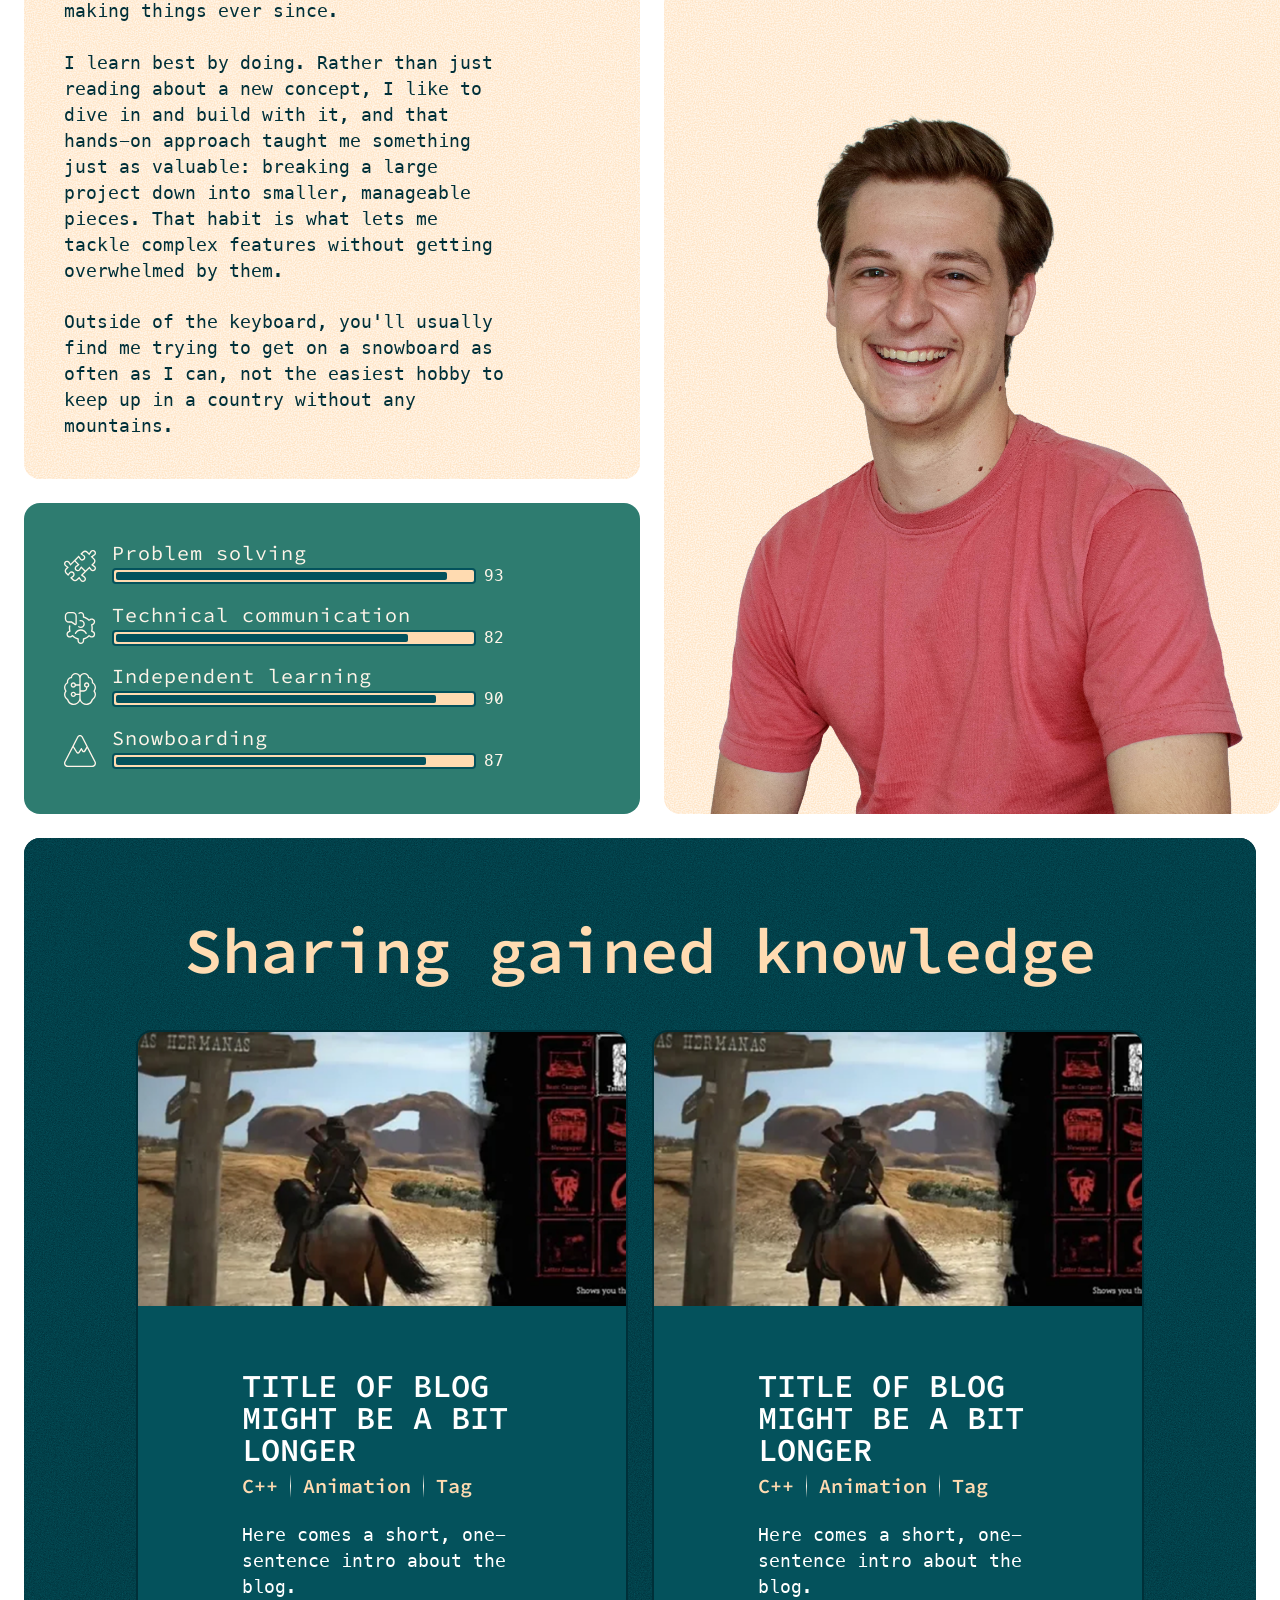
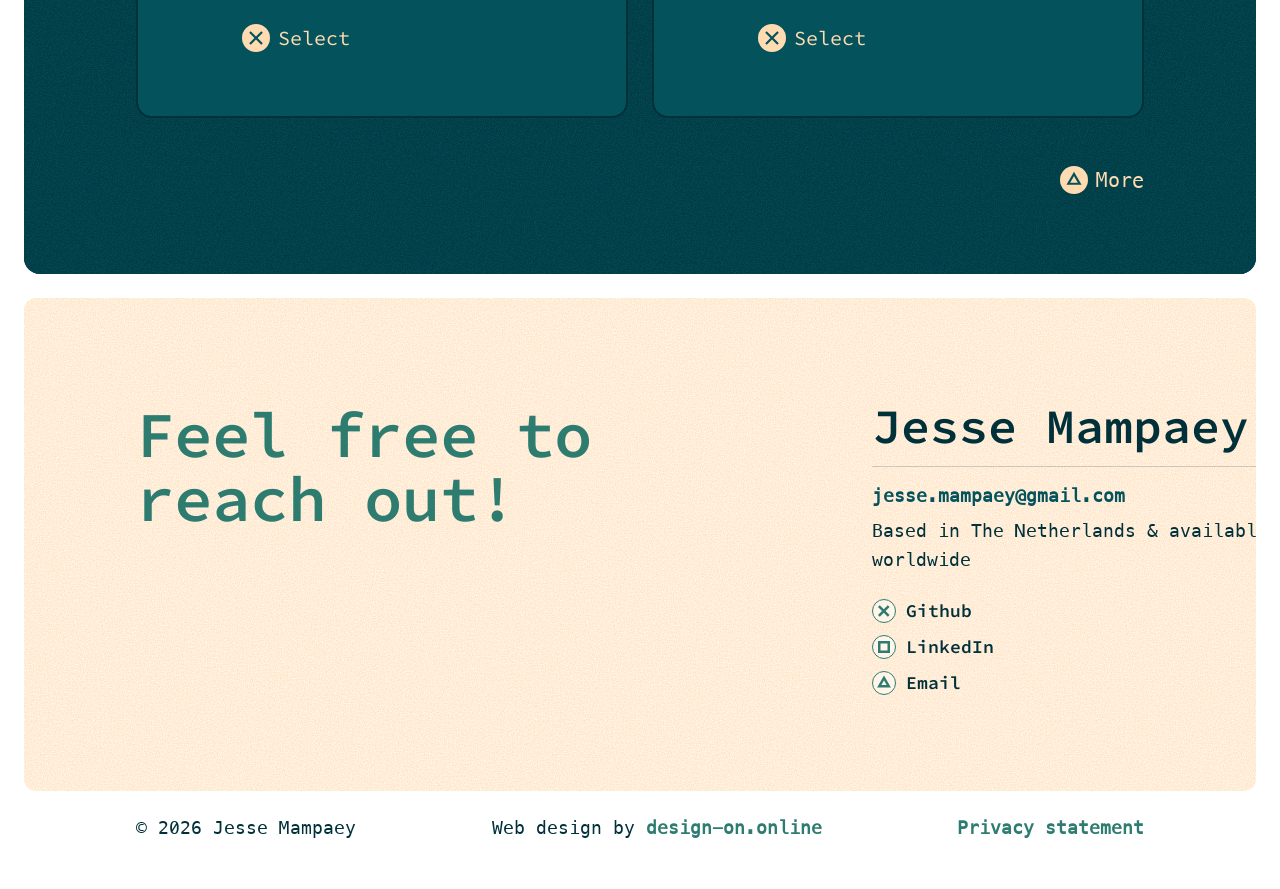
==== commit 143c0f53: "Added favicon" ====
--- a/index.html
+++ b/index.html
@@ -6,6 +6,7 @@
     <meta name="viewport" content="width=device-width, initial-scale=1.0">
     <meta name="description" content="Game Programming Portfolio Jesse Mampaey">
     <title>Jesse Mampaey | Game Programmer</title>
+    <link rel="icon" type="image/svg+xml" href="assets/images/icons/favicon.svg">
     <link rel="stylesheet" href="css/style.css">
 </head>
 
@@ -34,6 +35,12 @@
                         </a>
                     </li>
                     <li>
+                        <a href="#blog">
+                            <img src="assets/images/icons/triangle-button.svg" alt="" class="nav-icon">
+                            Blog
+                        </a>
+                    </li>
+                    <li>
                         <a href="#contact">
                             <img src="assets/images/icons/circle-button.svg" alt="" class="nav-icon">
                             Contact
@@ -163,7 +170,7 @@
 
                     <h1>About me</h1>
                     <p>
-                        I grew up loving video games, and it wasn't long before I got curious about how they actually worked — what was happening under the hood to make them run. That curiosity turned into building my own 2D games, and I've been hooked on making things ever since.
+                        I grew up loving video games, and it wasn't long before I got curious about how they actually worked, what was happening under the hood to make them run. That curiosity turned into building my own 2D games, and I've been hooked on making things ever since.
                     </p>
                     <br>
                     <p>
@@ -171,7 +178,7 @@
                     </p>
                     <br>
                     <p>
-                        Outside of the keyboard, you'll usually find me trying to get on a snowboard as often as I can — not the easiest hobby to keep up in a country without any mountains.
+                        Outside of the keyboard, you'll usually find me trying to get on a snowboard as often as I can, not the easiest hobby to keep up in a country without any mountains.
                     </p>
                 </div>
             </div>
@@ -259,6 +266,61 @@
         </div>
     </section>
 
+    <section class="sharing-knowledge noise" id="blog">
+        <div class="container">
+            <h2 class="sharing-knowledge-title">Sharing gained knowledge</h2>
+            <div class="blog-cards">
+
+                <div class="blog-card">
+                    <div class="blog-card-thumbnail">
+                        <img src="assets/images/thumbnails/project-template-image.png" alt="Blog thumbnail">
+                    </div>
+                    <div class="blog-card-body">
+                        <h3 class="blog-card-title">Title of blog might be a bit longer</h3>
+                        <div class="blog-card-tags">
+                            <span class="blog-tag">C++</span>
+                            <img src="assets/images/icons/tag-line.svg" alt="" class="tag-divider">
+                            <span class="blog-tag">Animation</span>
+                            <img src="assets/images/icons/tag-line.svg" alt="" class="tag-divider">
+                            <span class="blog-tag">Tag</span>
+                        </div>
+                        <p class="blog-card-description">Here comes a short, one-sentence intro about the blog.</p>
+                        <button class="blog-select-btn">
+                            Select
+                        </button>
+
+                    </div>
+                </div>
+
+                <div class="blog-card">
+                    <div class="blog-card-thumbnail">
+                        <img src="assets/images/thumbnails/project-template-image.png" alt="Blog thumbnail">
+                    </div>
+                    <div class="blog-card-body">
+                        <h3 class="blog-card-title">Title of blog might be a bit longer</h3>
+                        <div class="blog-card-tags">
+                            <span class="blog-tag">C++</span>
+                            <img src="assets/images/icons/tag-line.svg" alt="" class="tag-divider">
+                            <span class="blog-tag">Animation</span>
+                            <img src="assets/images/icons/tag-line.svg" alt="" class="tag-divider">
+                            <span class="blog-tag">Tag</span>
+                        </div>
+                        <p class="blog-card-description">Here comes a short, one-sentence intro about the blog.</p>
+                        <button class="blog-select-btn">
+                            Select
+                        </button>
+                    </div>
+                </div>
+
+            </div>
+            <div class="blog-more-wrapper">
+                <button class="blog-more-btn">
+                    More
+                </button>
+            </div>
+        </div>
+    </section>
+
     <section class="contact noise-light" id="contact">
         <div class="container">
             <div class="contact-left col-6">
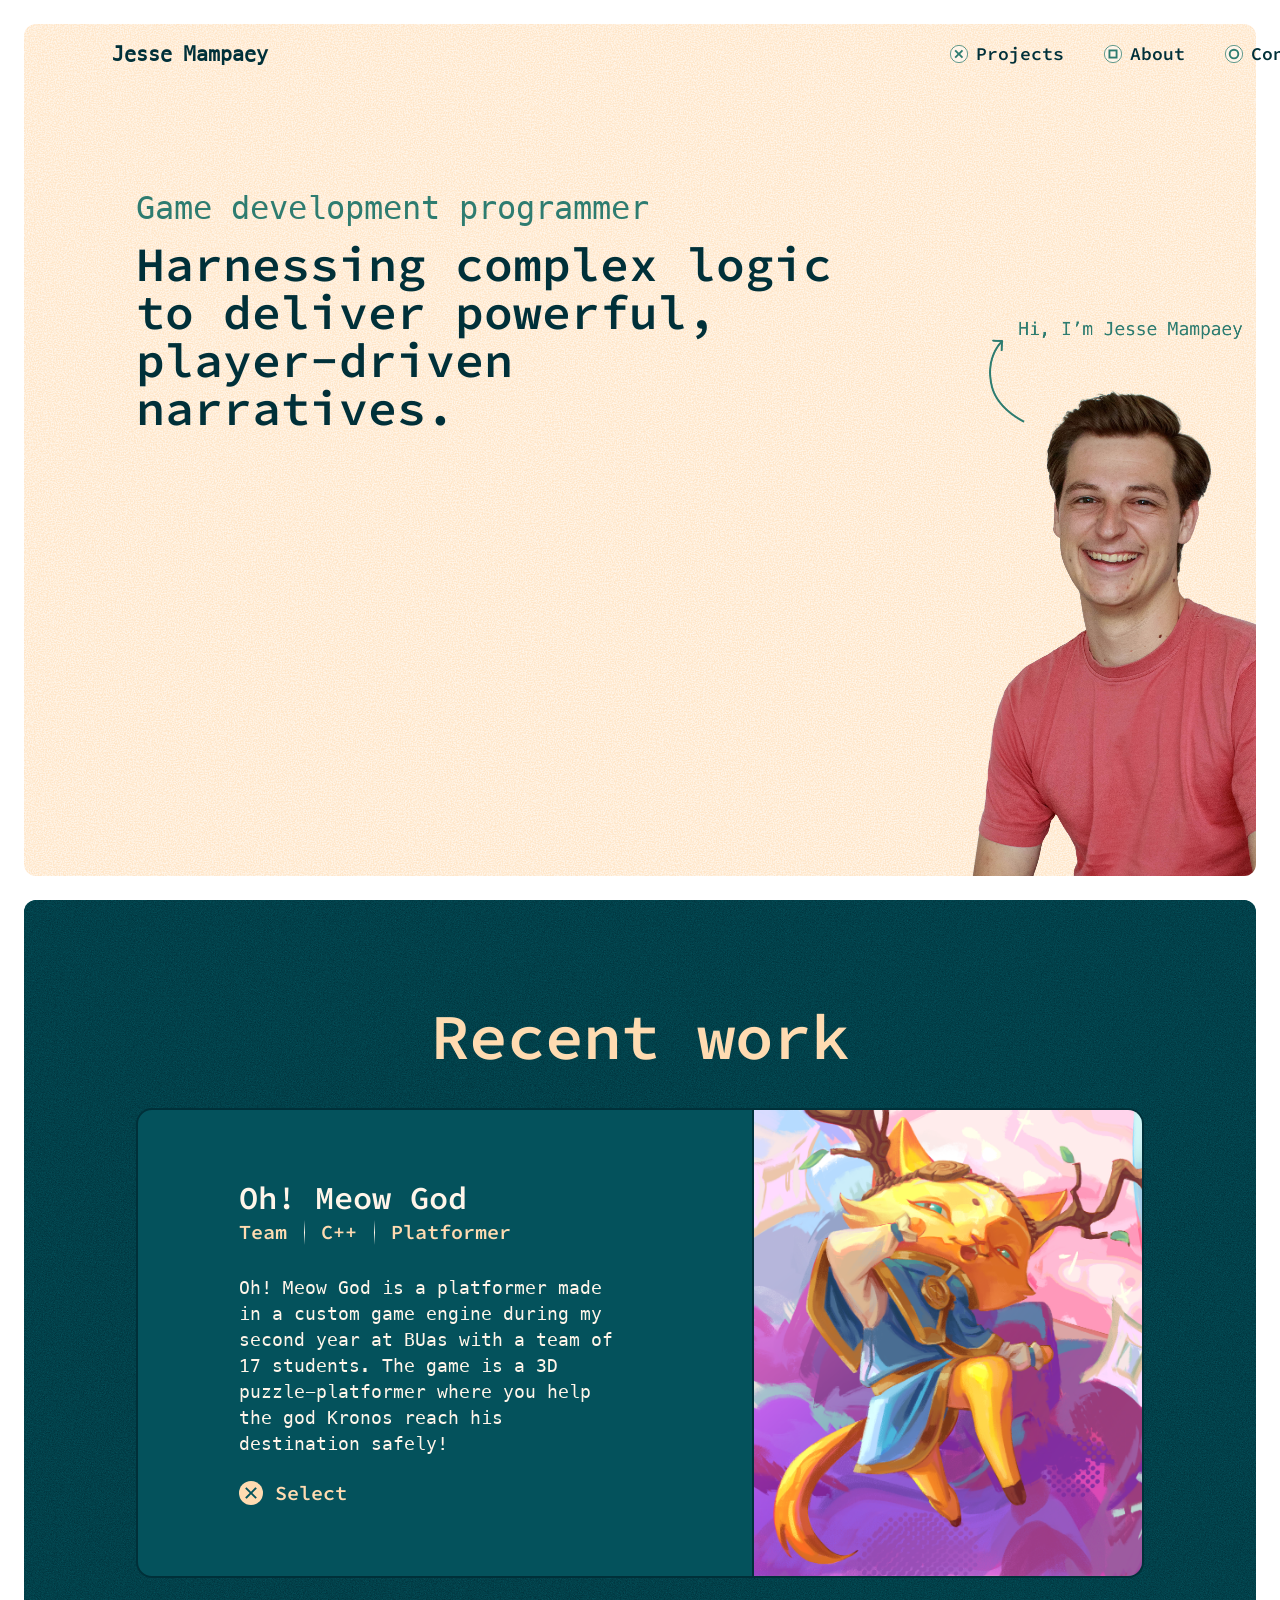
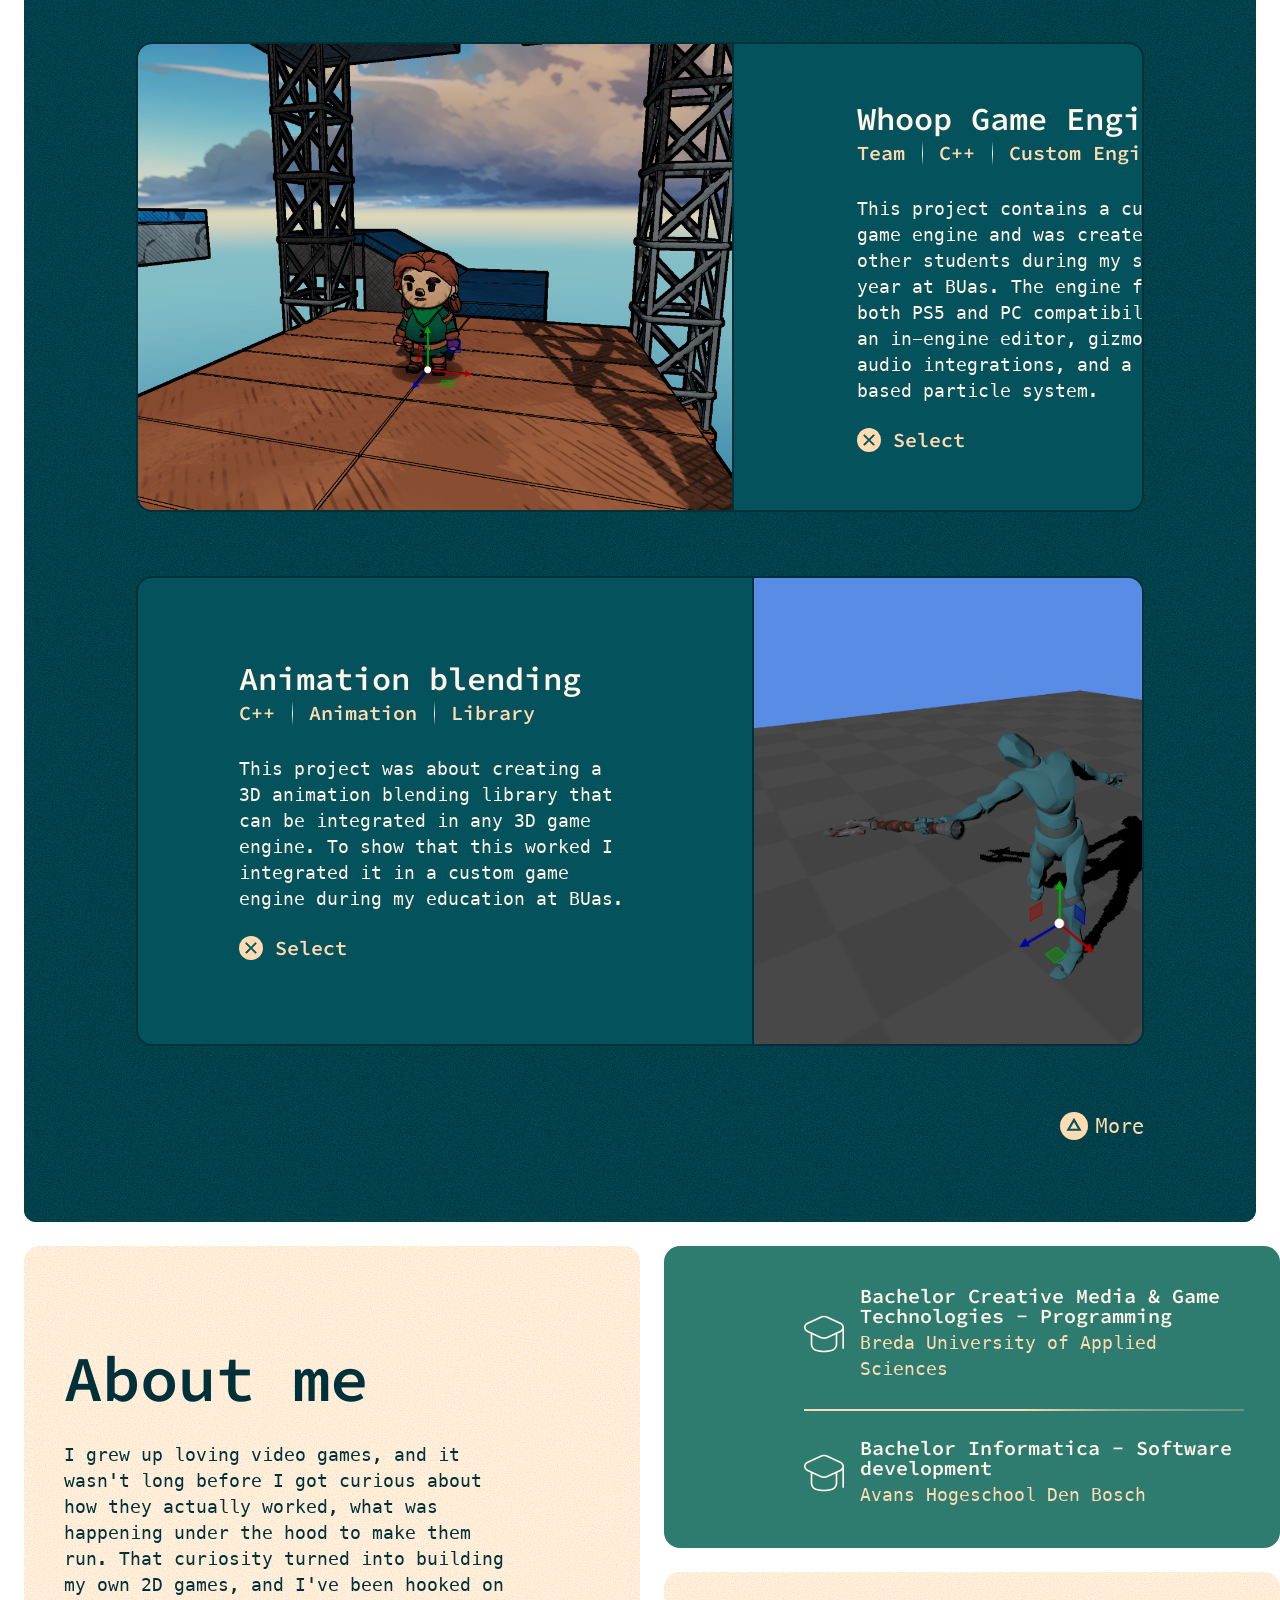
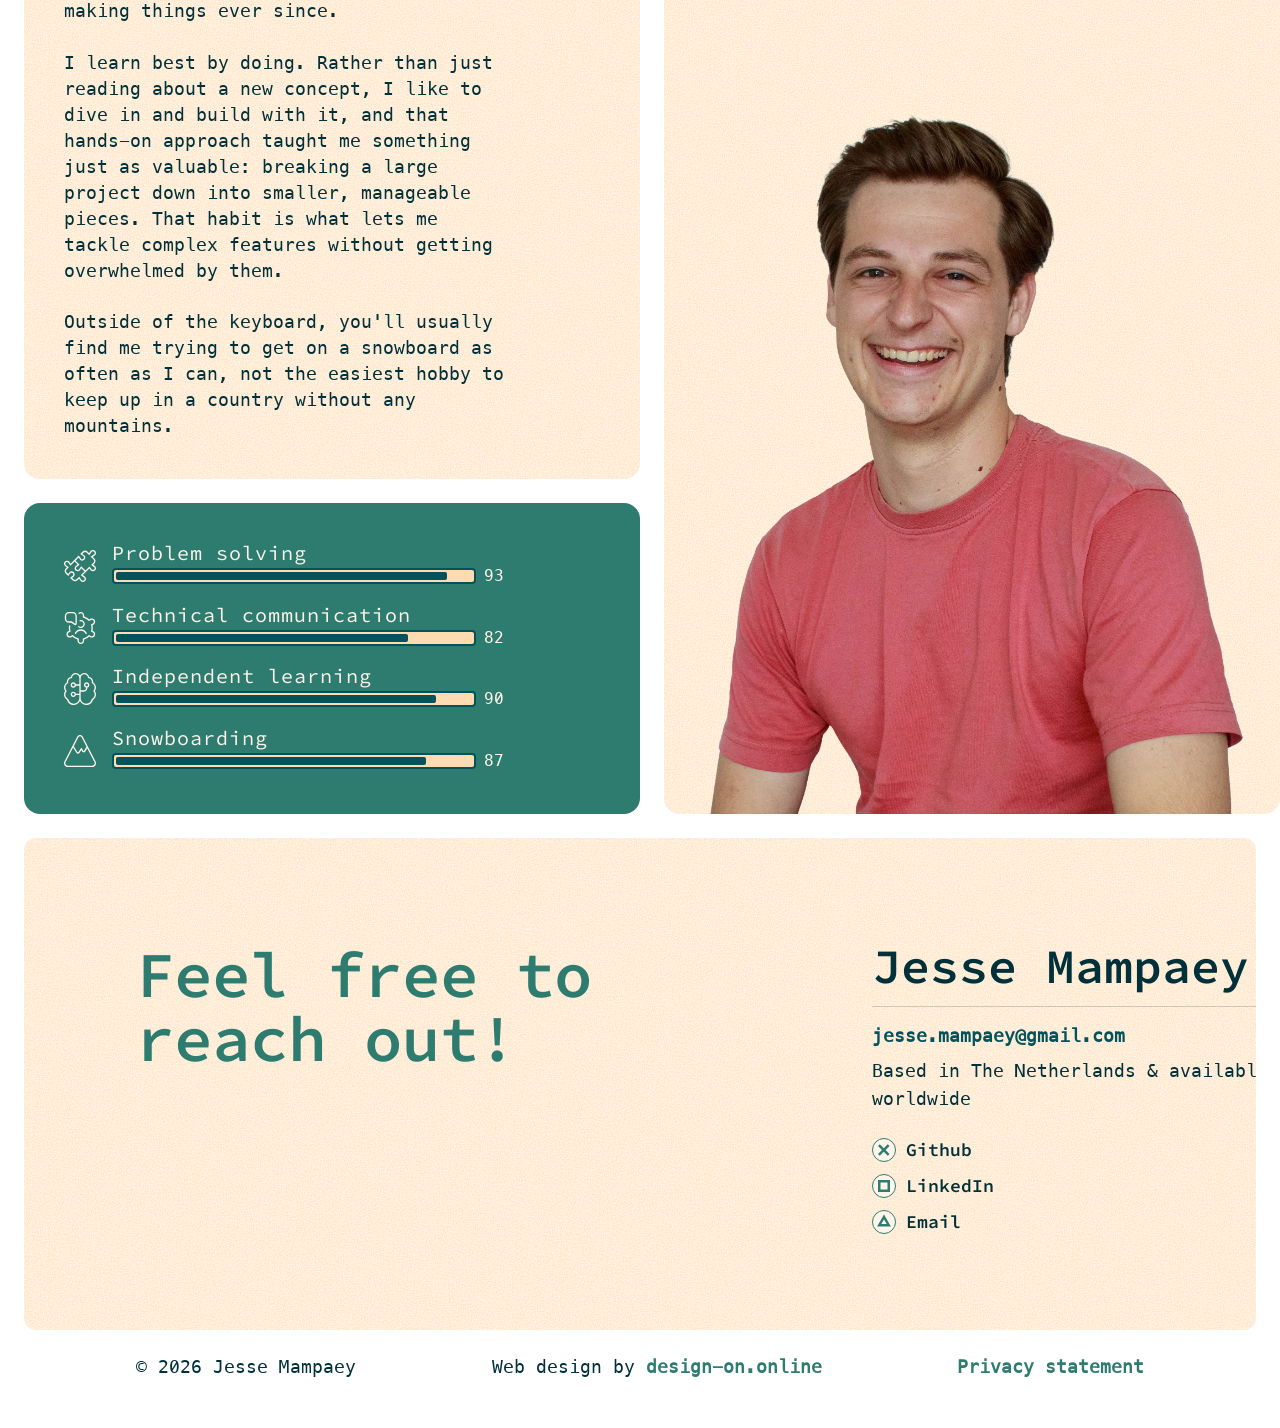
==== commit 3c9c9b7e: "Added favicon" ====
--- a/index.html
+++ b/index.html
@@ -35,12 +35,6 @@
                         </a>
                     </li>
                     <li>
-                        <a href="#blog">
-                            <img src="assets/images/icons/triangle-button.svg" alt="" class="nav-icon">
-                            Blog
-                        </a>
-                    </li>
-                    <li>
                         <a href="#contact">
                             <img src="assets/images/icons/circle-button.svg" alt="" class="nav-icon">
                             Contact
@@ -266,61 +260,6 @@
         </div>
     </section>
 
-    <section class="sharing-knowledge noise" id="blog">
-        <div class="container">
-            <h2 class="sharing-knowledge-title">Sharing gained knowledge</h2>
-            <div class="blog-cards">
-
-                <div class="blog-card">
-                    <div class="blog-card-thumbnail">
-                        <img src="assets/images/thumbnails/project-template-image.png" alt="Blog thumbnail">
-                    </div>
-                    <div class="blog-card-body">
-                        <h3 class="blog-card-title">Title of blog might be a bit longer</h3>
-                        <div class="blog-card-tags">
-                            <span class="blog-tag">C++</span>
-                            <img src="assets/images/icons/tag-line.svg" alt="" class="tag-divider">
-                            <span class="blog-tag">Animation</span>
-                            <img src="assets/images/icons/tag-line.svg" alt="" class="tag-divider">
-                            <span class="blog-tag">Tag</span>
-                        </div>
-                        <p class="blog-card-description">Here comes a short, one-sentence intro about the blog.</p>
-                        <button class="blog-select-btn">
-                            Select
-                        </button>
-
-                    </div>
-                </div>
-
-                <div class="blog-card">
-                    <div class="blog-card-thumbnail">
-                        <img src="assets/images/thumbnails/project-template-image.png" alt="Blog thumbnail">
-                    </div>
-                    <div class="blog-card-body">
-                        <h3 class="blog-card-title">Title of blog might be a bit longer</h3>
-                        <div class="blog-card-tags">
-                            <span class="blog-tag">C++</span>
-                            <img src="assets/images/icons/tag-line.svg" alt="" class="tag-divider">
-                            <span class="blog-tag">Animation</span>
-                            <img src="assets/images/icons/tag-line.svg" alt="" class="tag-divider">
-                            <span class="blog-tag">Tag</span>
-                        </div>
-                        <p class="blog-card-description">Here comes a short, one-sentence intro about the blog.</p>
-                        <button class="blog-select-btn">
-                            Select
-                        </button>
-                    </div>
-                </div>
-
-            </div>
-            <div class="blog-more-wrapper">
-                <button class="blog-more-btn">
-                    More
-                </button>
-            </div>
-        </div>
-    </section>
-
     <section class="contact noise-light" id="contact">
         <div class="container">
             <div class="contact-left col-6">
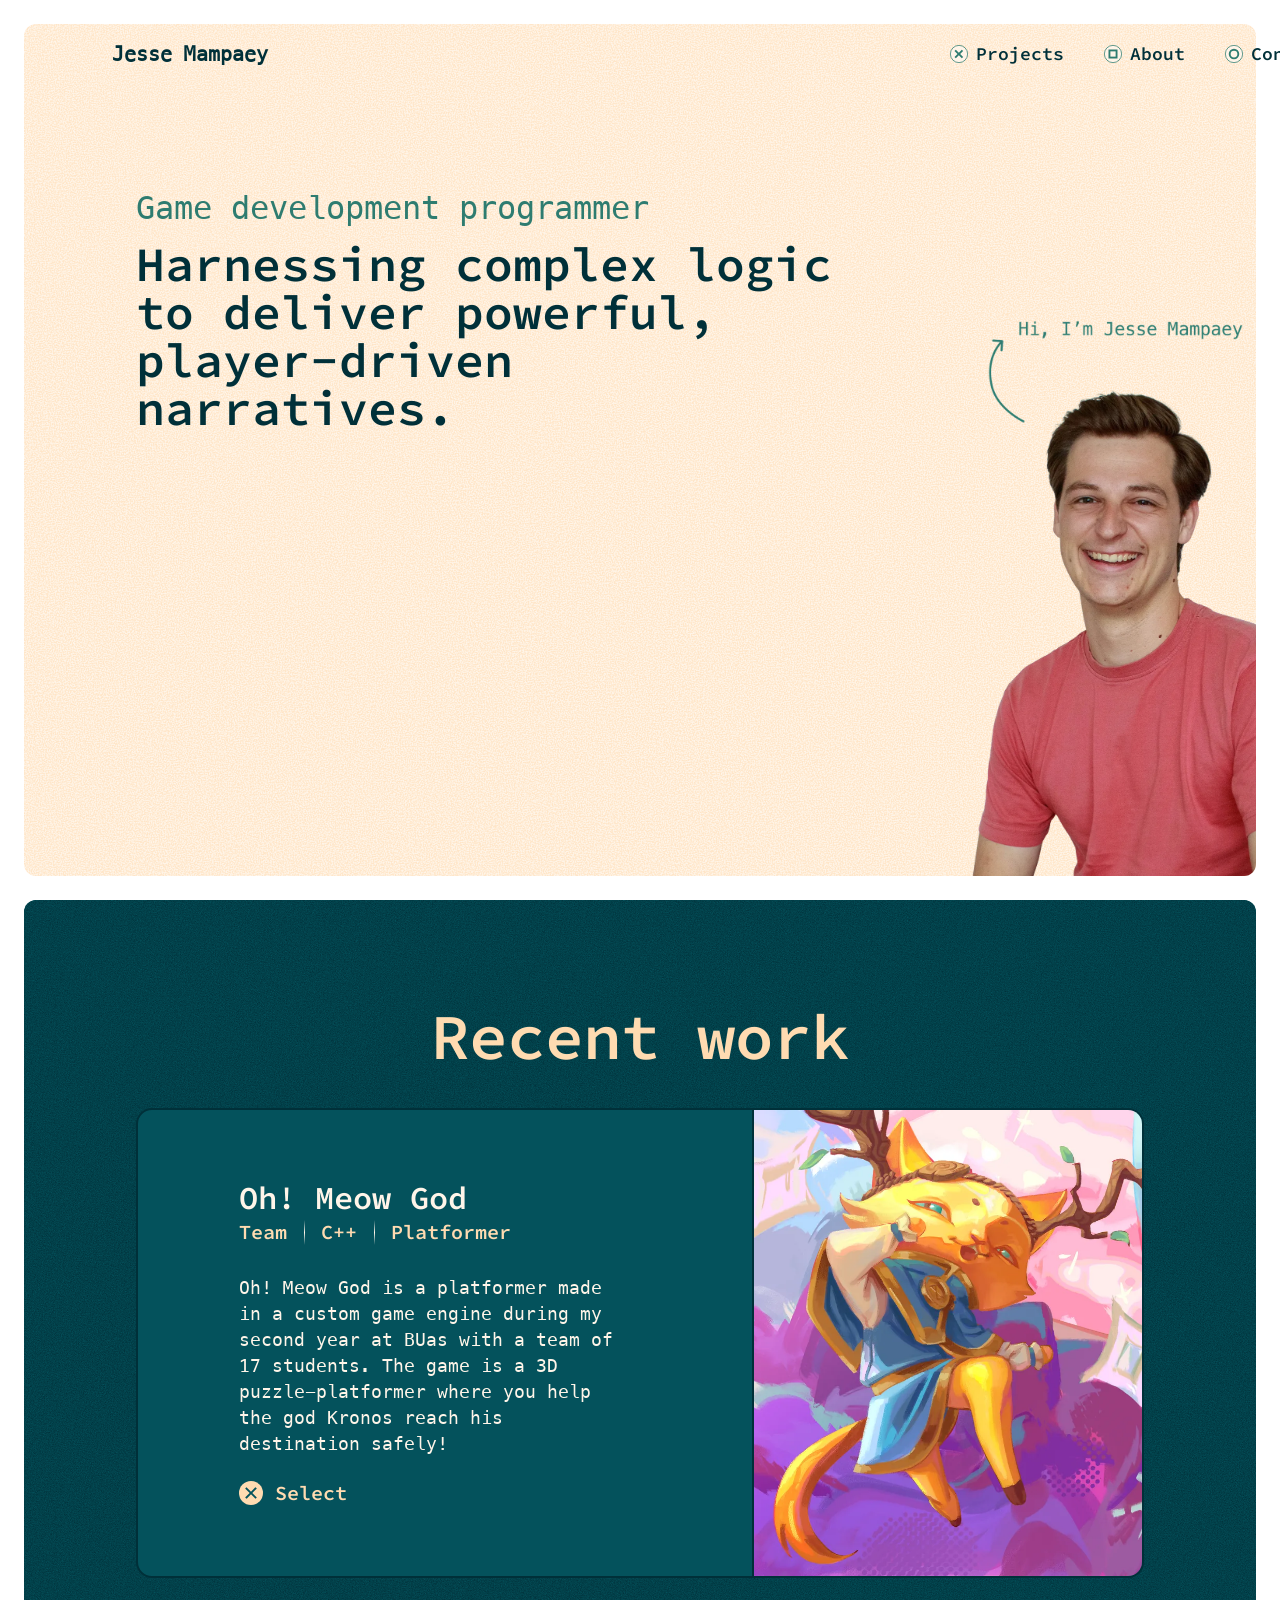
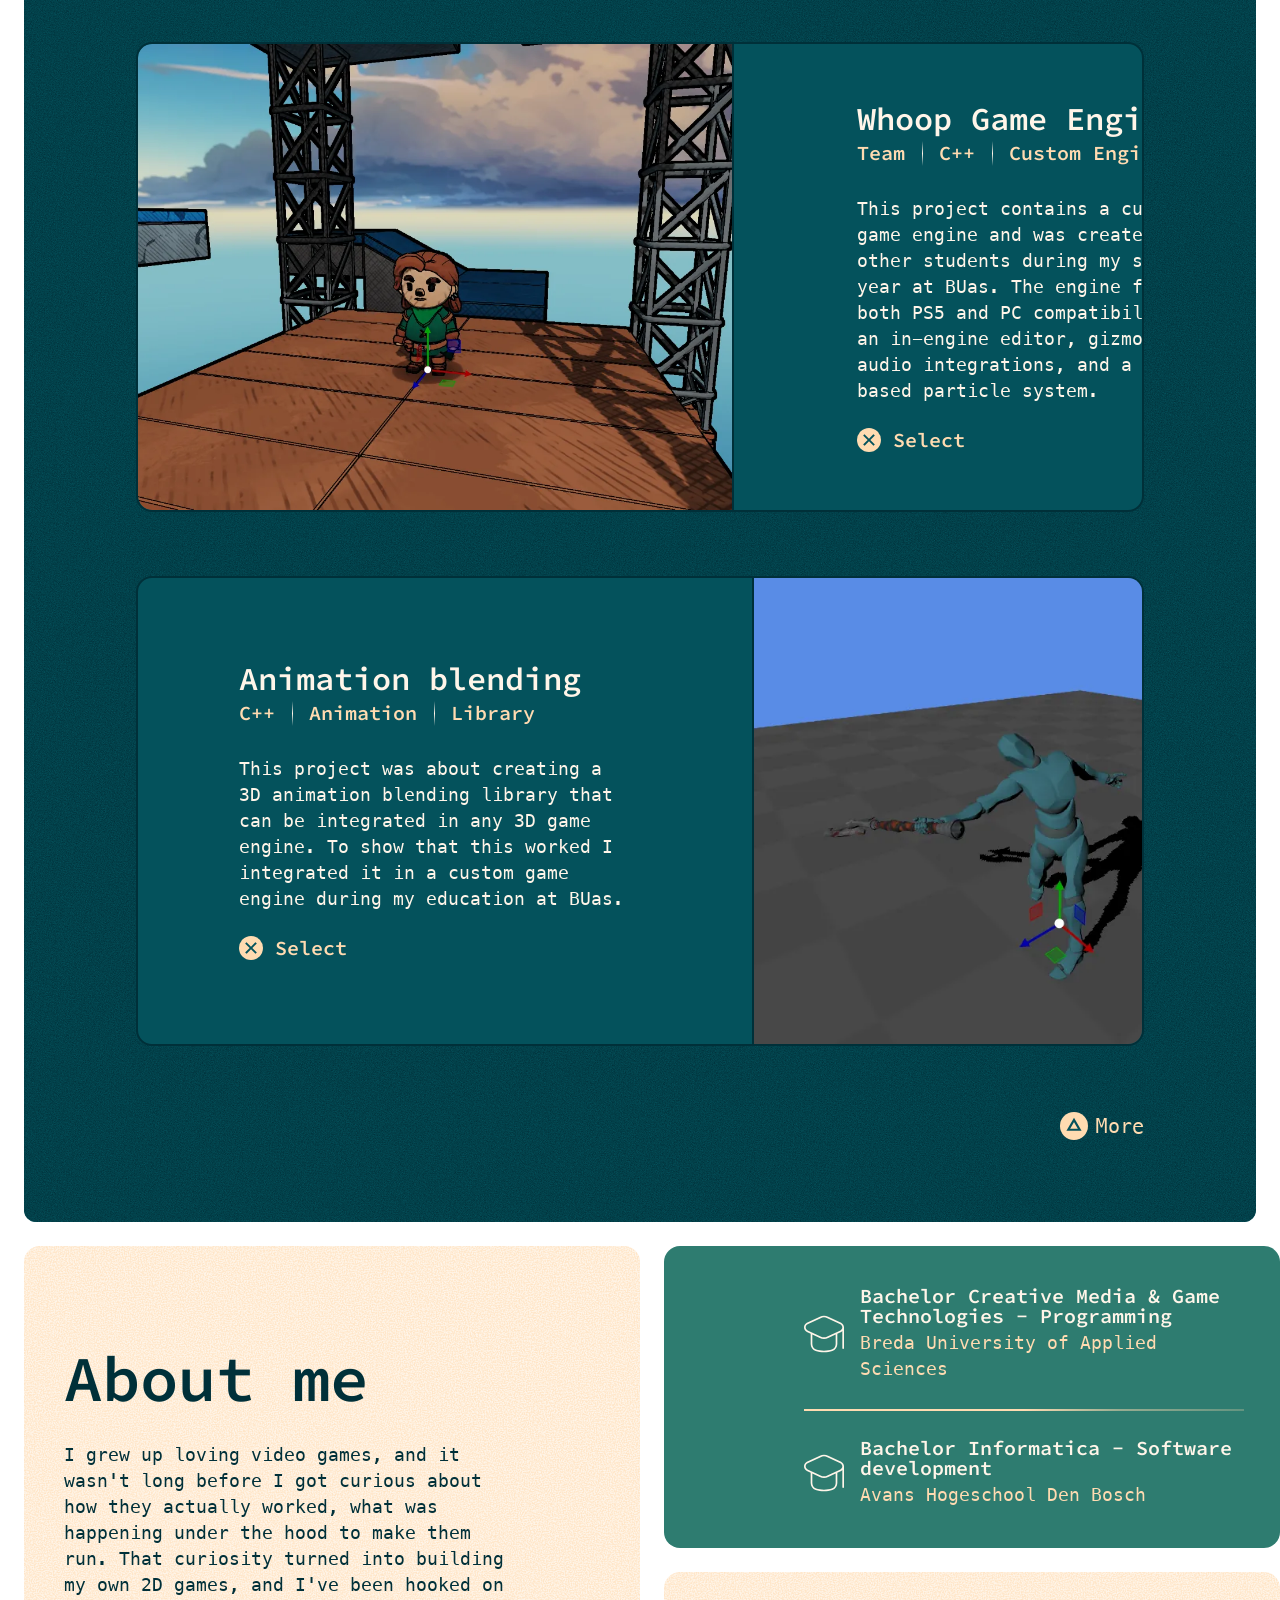
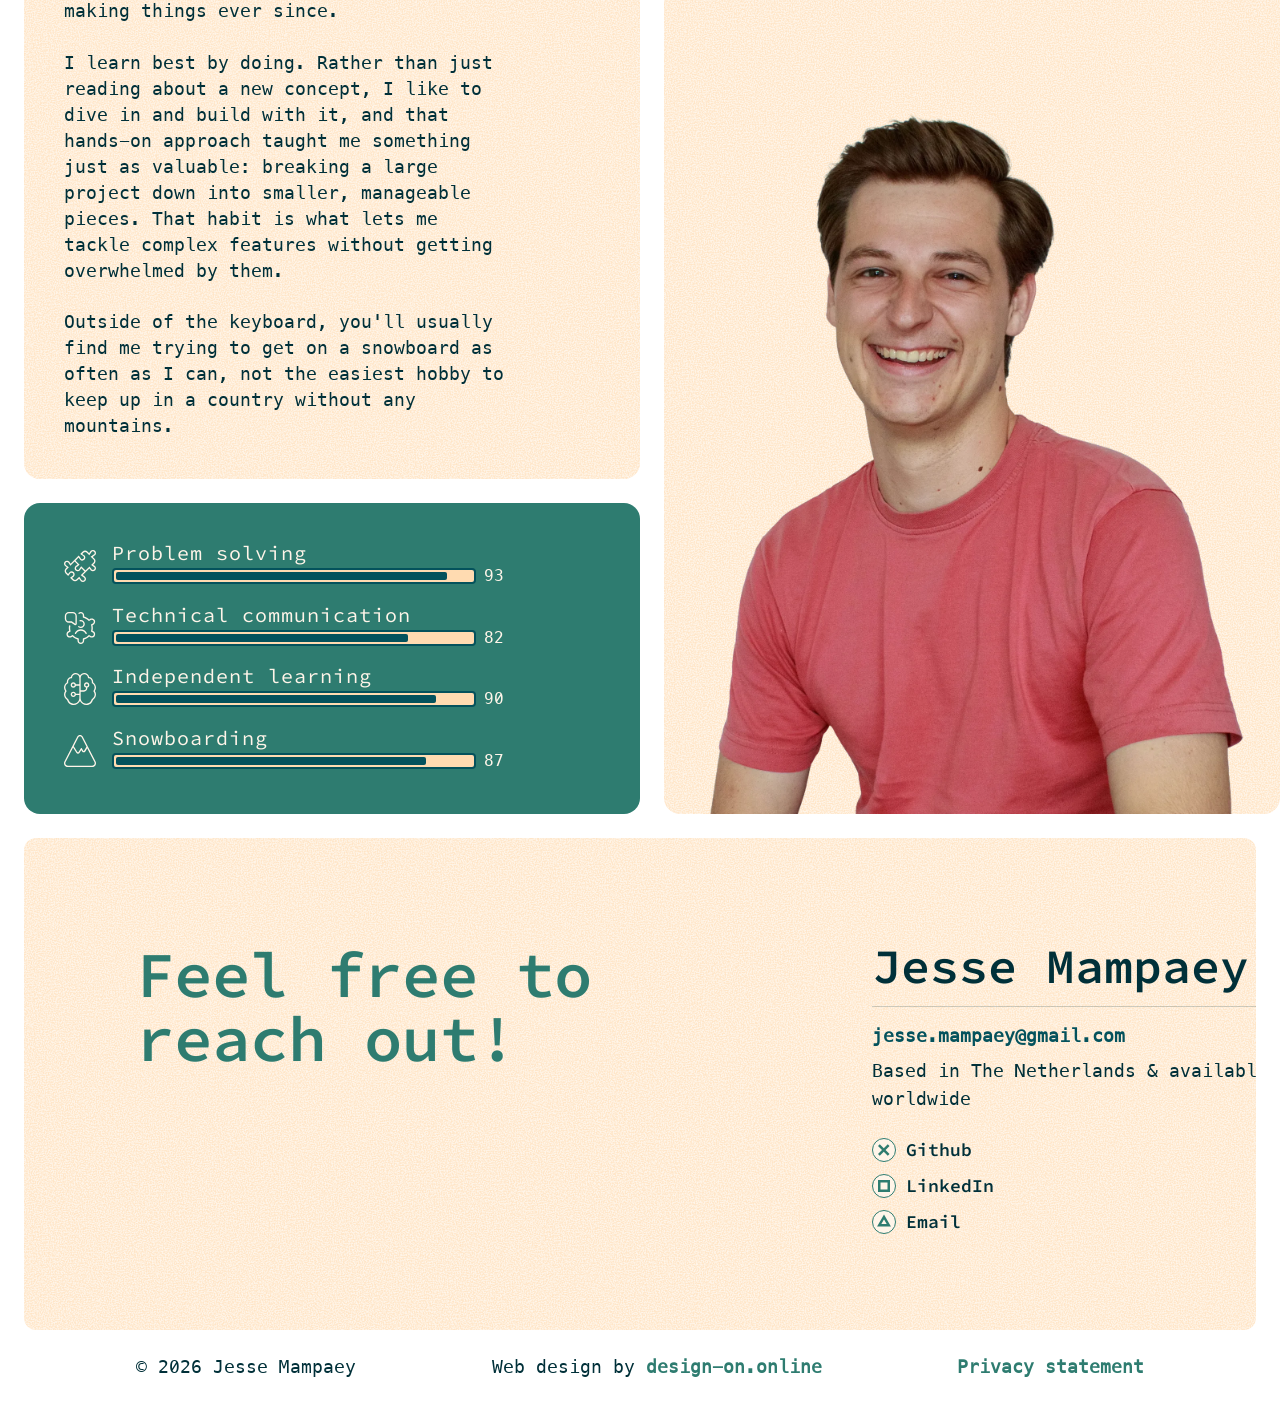
==== commit 0f8d7c3c: "Optimize images and videos for faster page loads Images: resized WebP copies (61 MB -> 1.3 MB on the" ====
--- a/index.html
+++ b/index.html
@@ -54,7 +54,7 @@
                 </div>
                 <div class="col-1"></div>
                 <div class="hero-image col-4">
-                    <img src="assets/images/thumbnails/image-jesse2.png" alt="Jesse Mampaey">
+                    <img src="assets/images/thumbnails/image-jesse2.webp" alt="Jesse Mampaey" loading="eager" fetchpriority="high" width="1000" height="1503" decoding="async">
                 </div>
             </div>
         </section>
@@ -88,7 +88,7 @@
                 </div>
                 <div class="col-1"></div>
                 <div class="project-image-right col-6">
-                    <img src="assets/images/projects/ohmeowgod/splash_art.png" alt="Oh! Meow God">
+                    <img src="assets/images/projects/ohmeowgod/splash_art.webp" alt="Oh! Meow God" width="1600" height="900" loading="lazy" decoding="async">
                 </div>
             </div>
 
@@ -96,7 +96,7 @@
             <div class="project">
                 <a href="projects/whoop_game_engine.html" class="project-link"></a>
                 <div class="project-image-left col-6">
-                    <img src="assets/images/projects/whoop/splash_art.png" alt="Whoop Game engine">
+                    <img src="assets/images/projects/whoop/splash_art.webp" alt="Whoop Game engine" width="1438" height="808" loading="lazy" decoding="async">
                 </div>
                 <div class="col-1"></div>
                 <div class="project-content col-4">
@@ -144,7 +144,7 @@
                 </div>
                 <div class="col-1"></div>
                 <div class="project-image-right col-6">
-                    <img src="assets/images/projects/blendmotion/splash_art.png" alt="BlendMotion">
+                    <img src="assets/images/projects/blendmotion/splash_art.webp" alt="BlendMotion" width="1048" height="590" loading="lazy" decoding="async">
                 </div>
             </div>
 
@@ -255,7 +255,7 @@
                 </div>
             </div>
             <div class="photo-card col-7 noise-light">
-                <img src="assets/images/thumbnails/image-jesse-aboutme6.png" alt="Jesse Mampaey">
+                <img src="assets/images/thumbnails/image-jesse-aboutme6.webp" alt="Jesse Mampaey" width="1400" height="2100" loading="lazy" decoding="async">
             </div>
         </div>
     </section>
